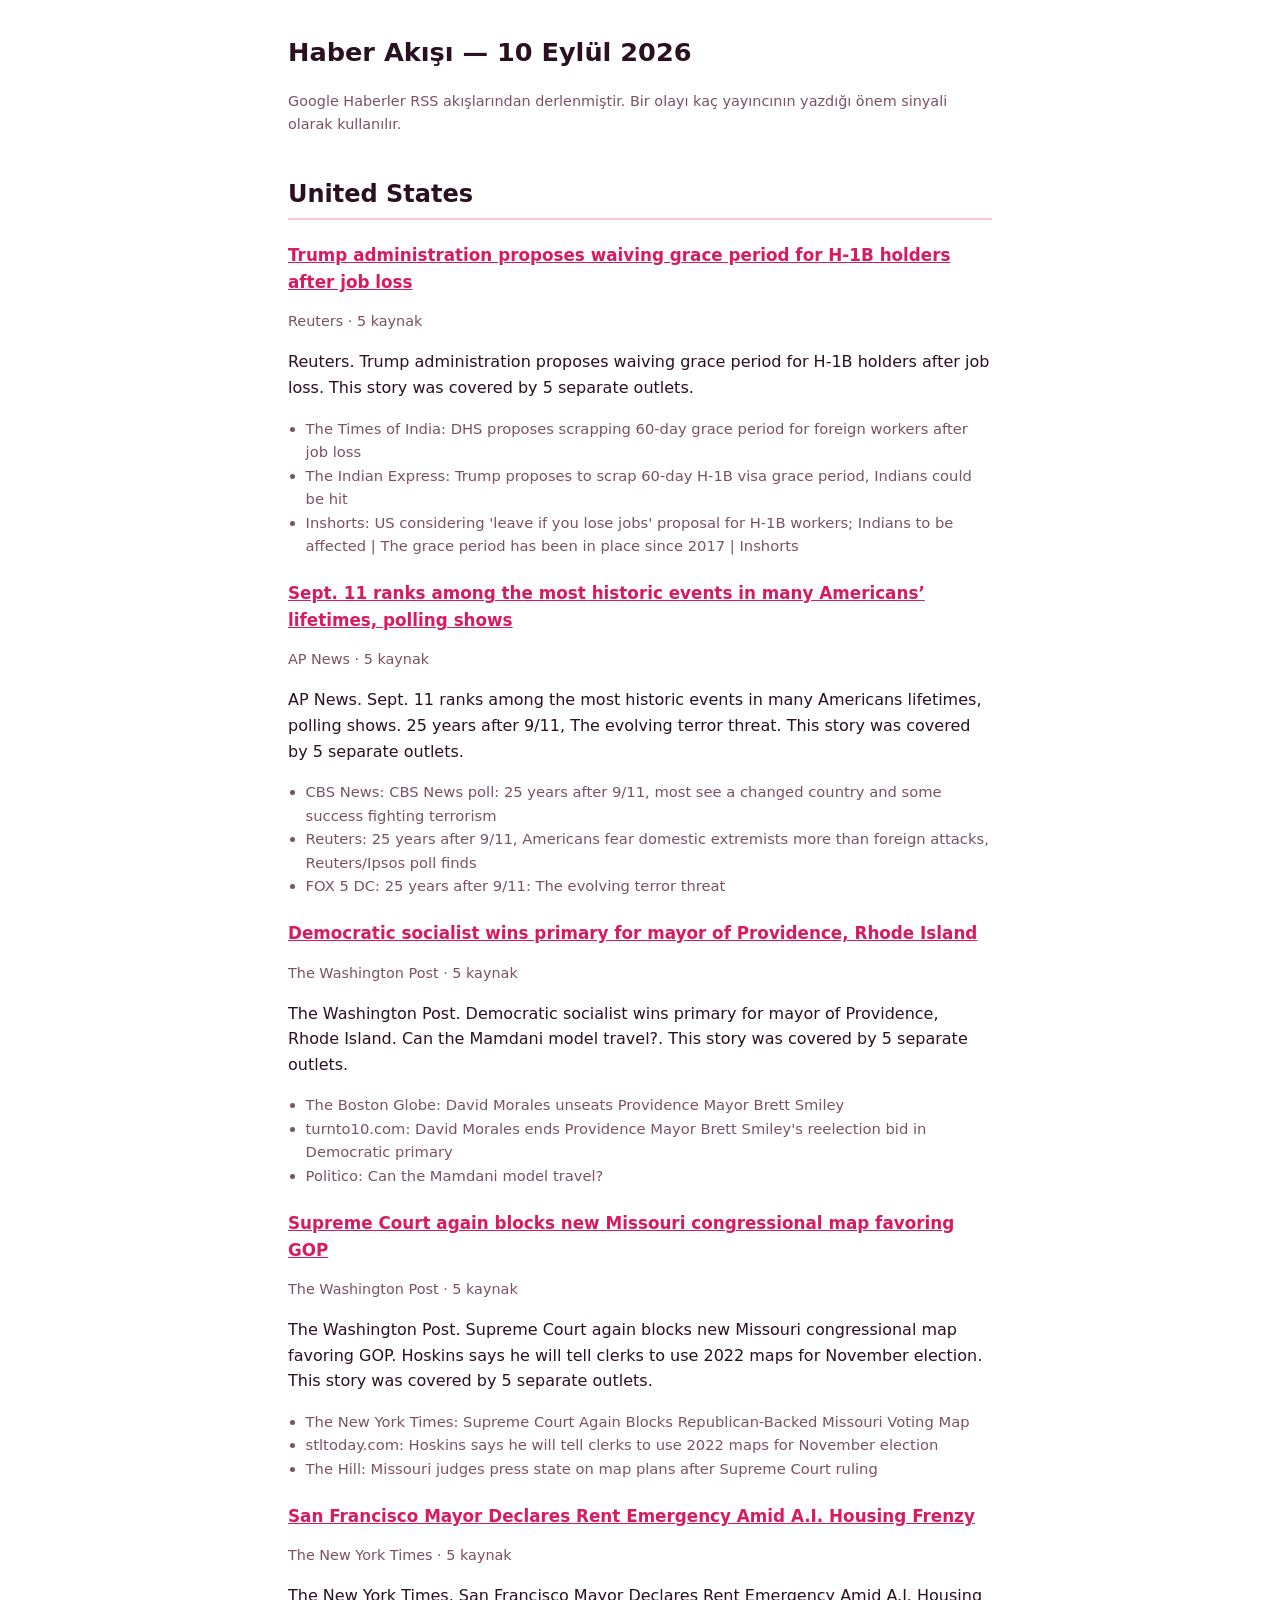
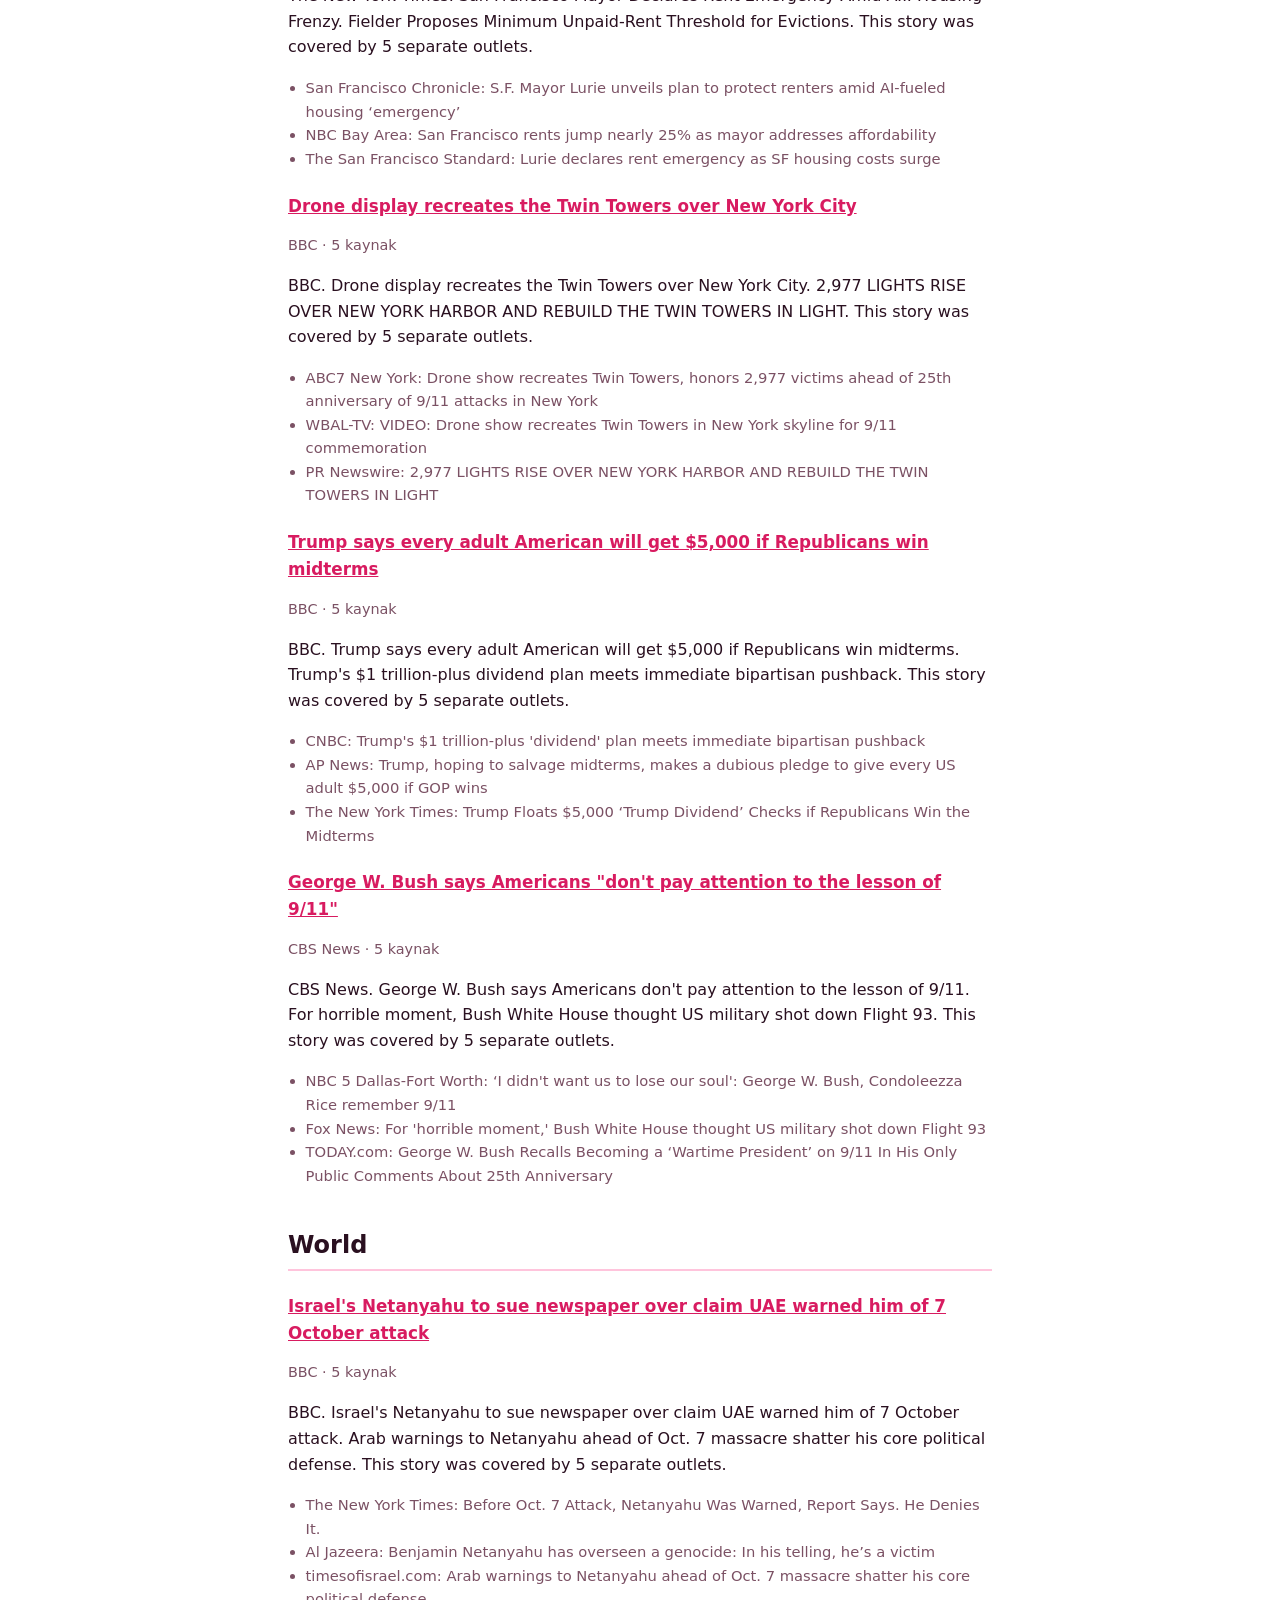
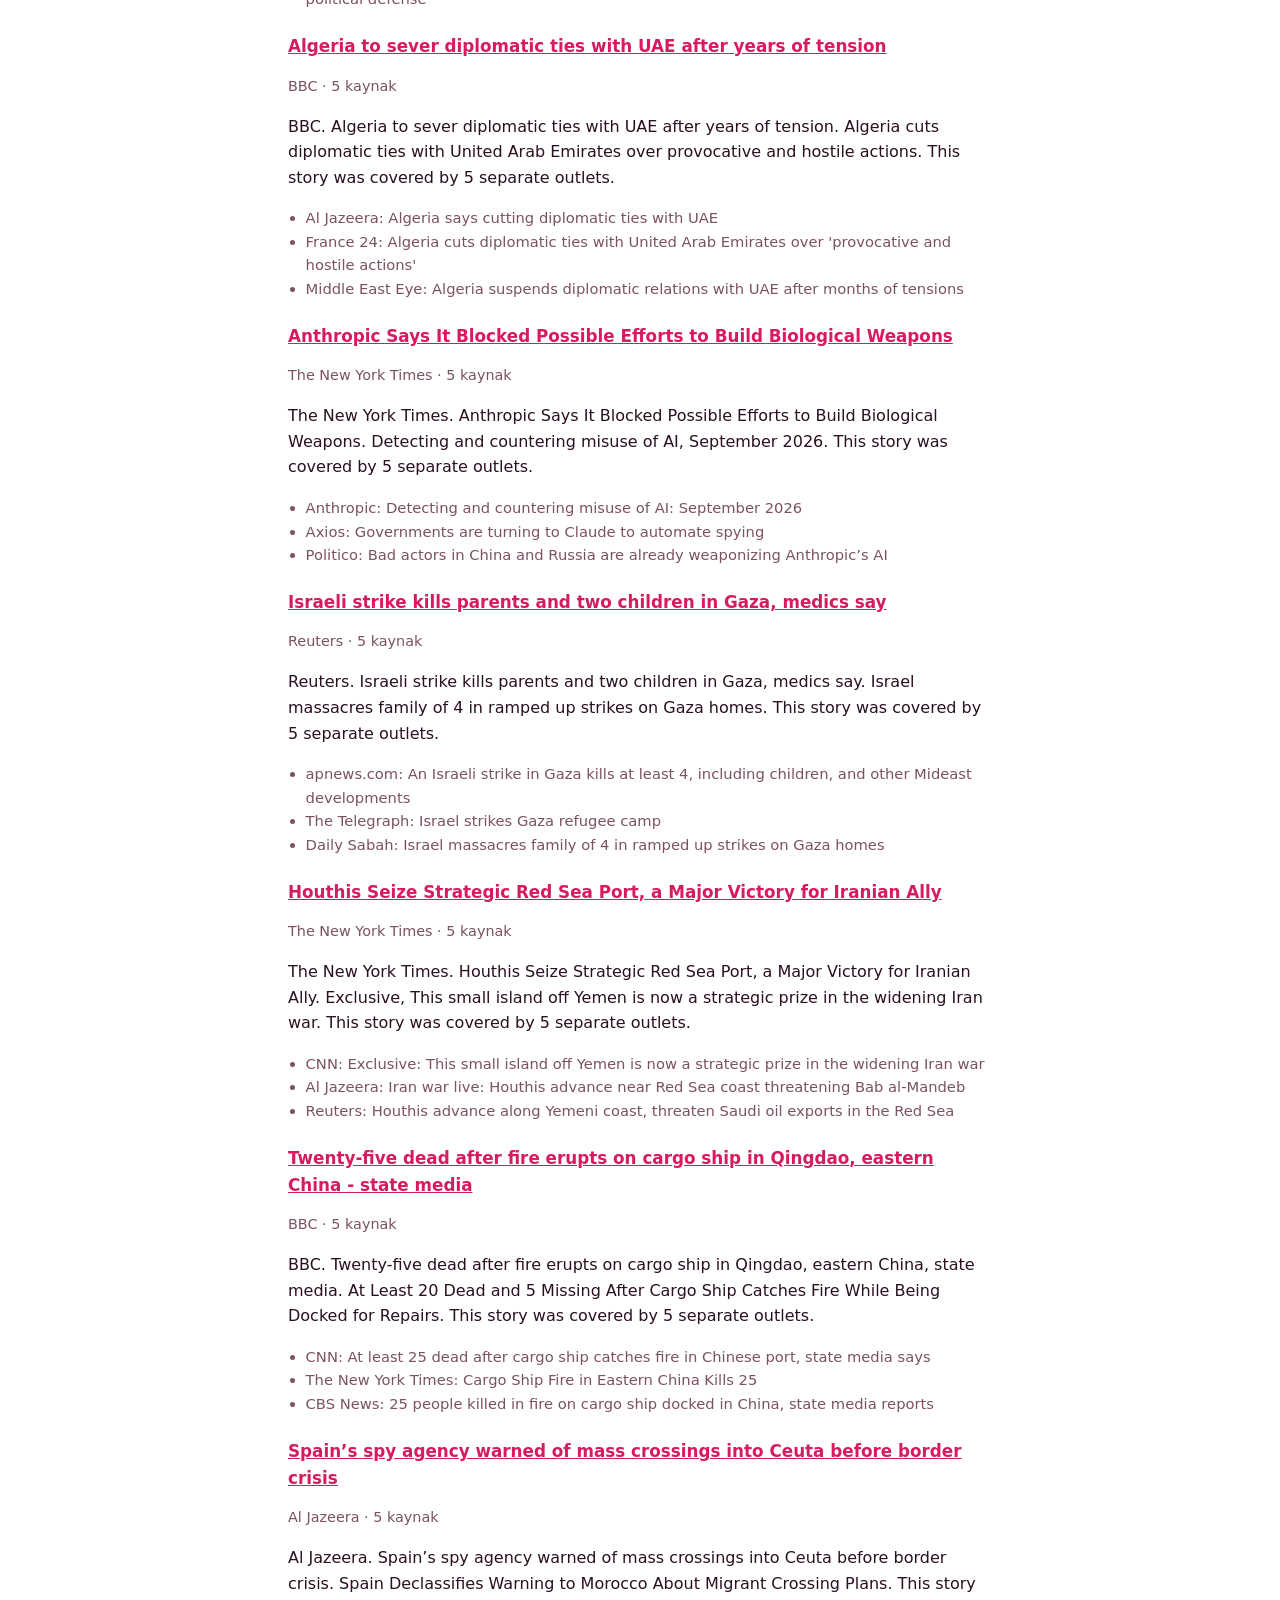
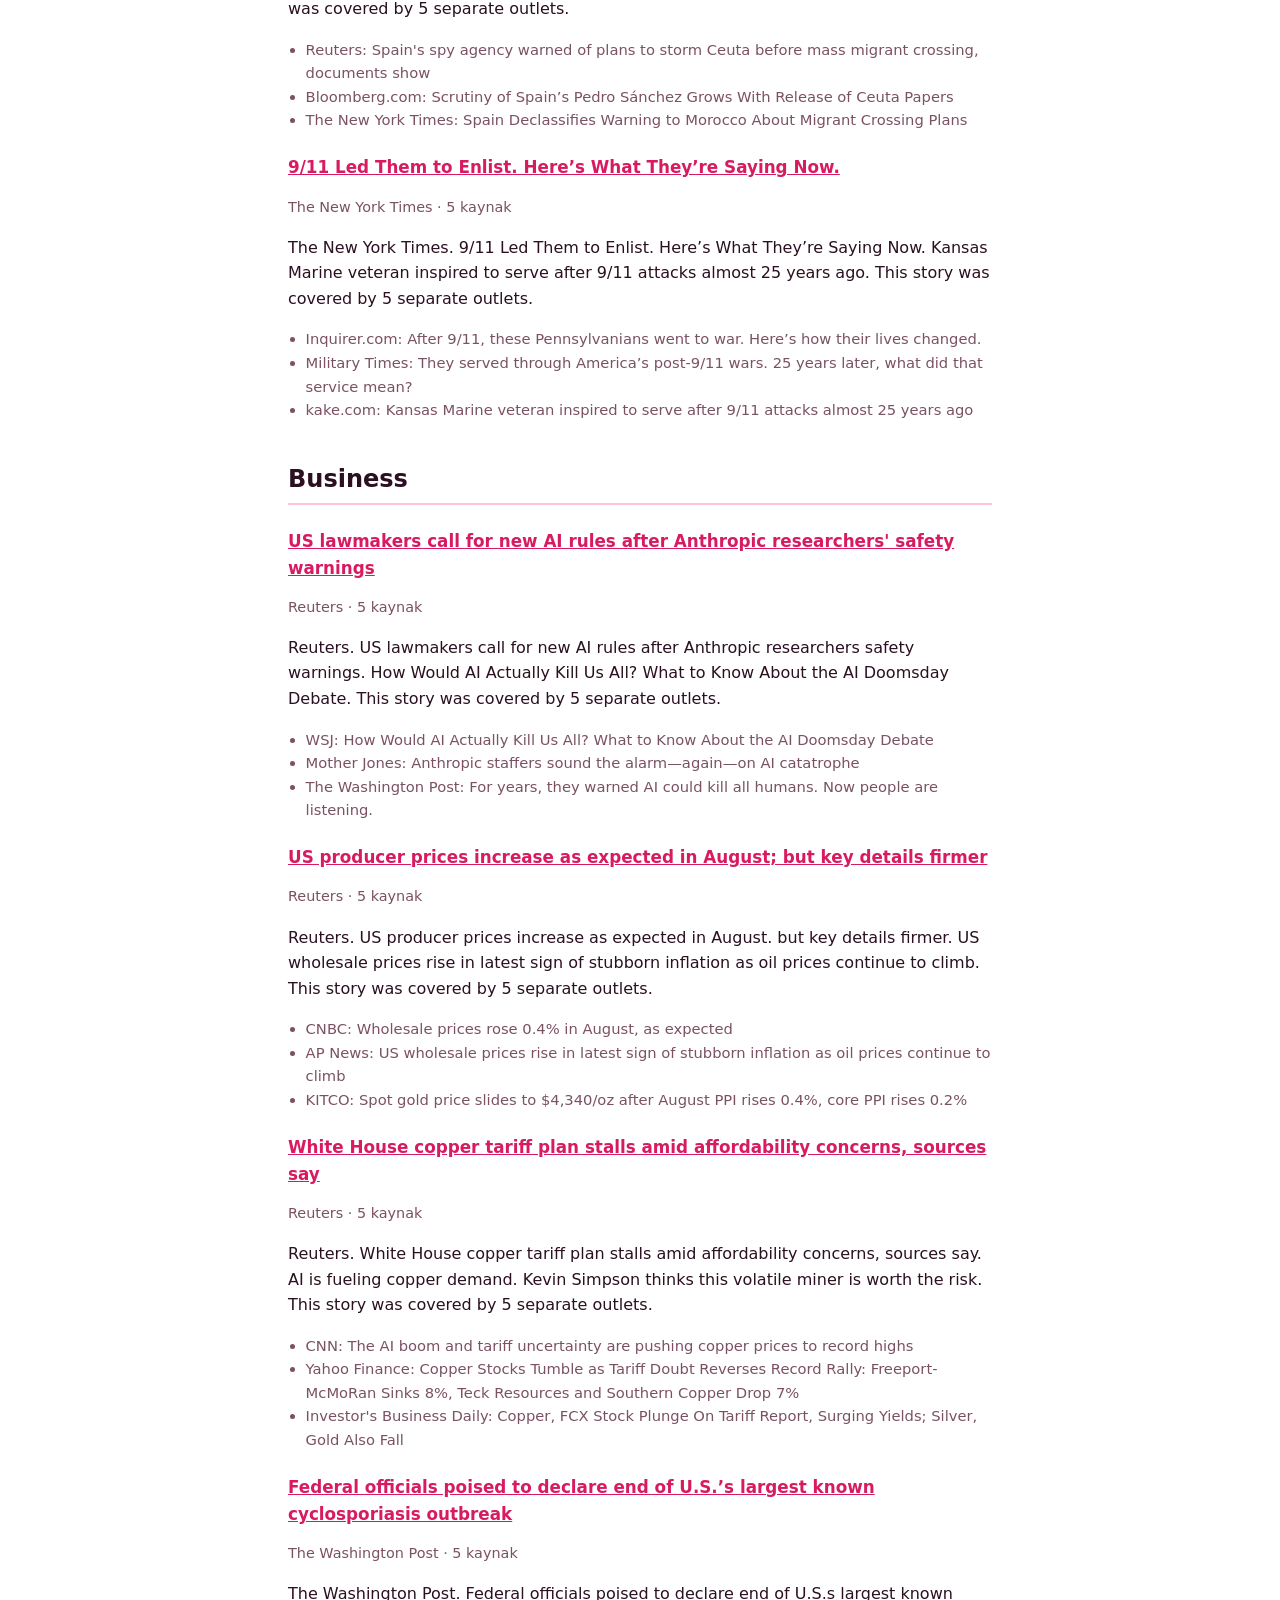
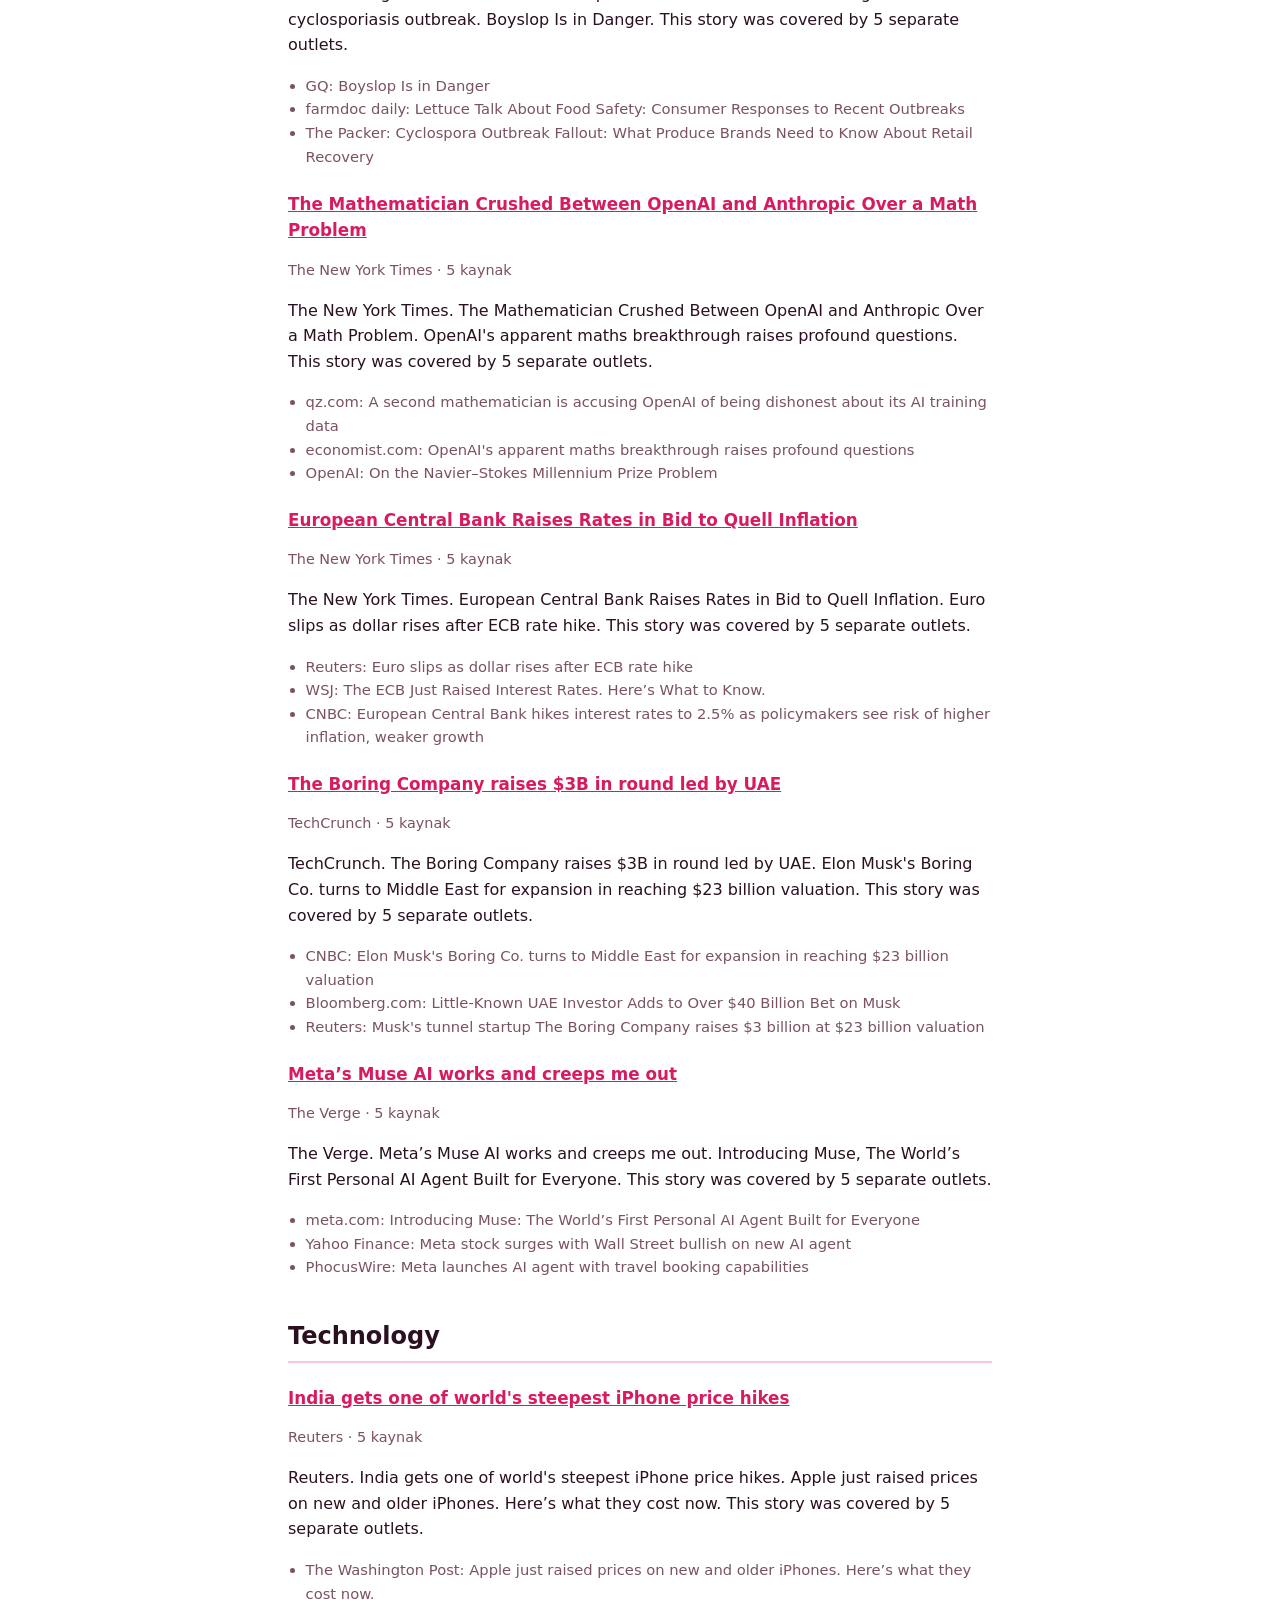
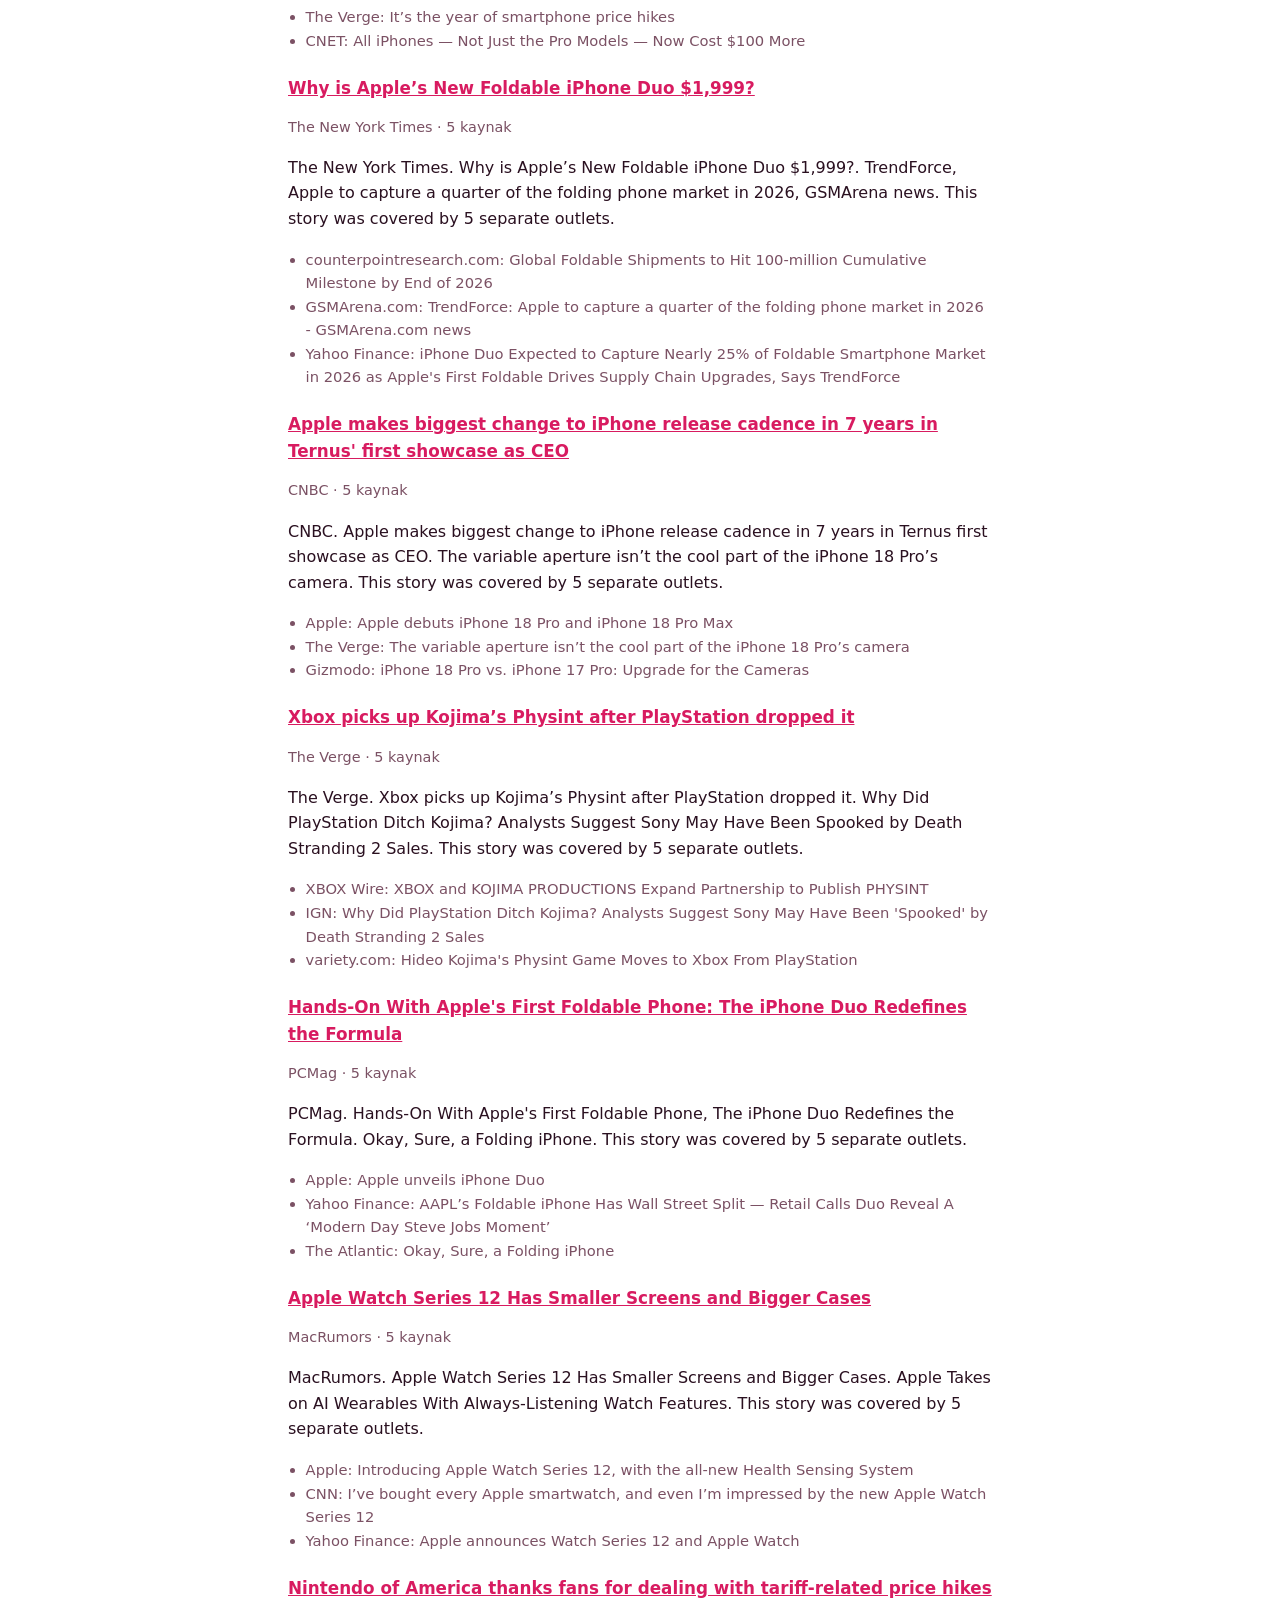
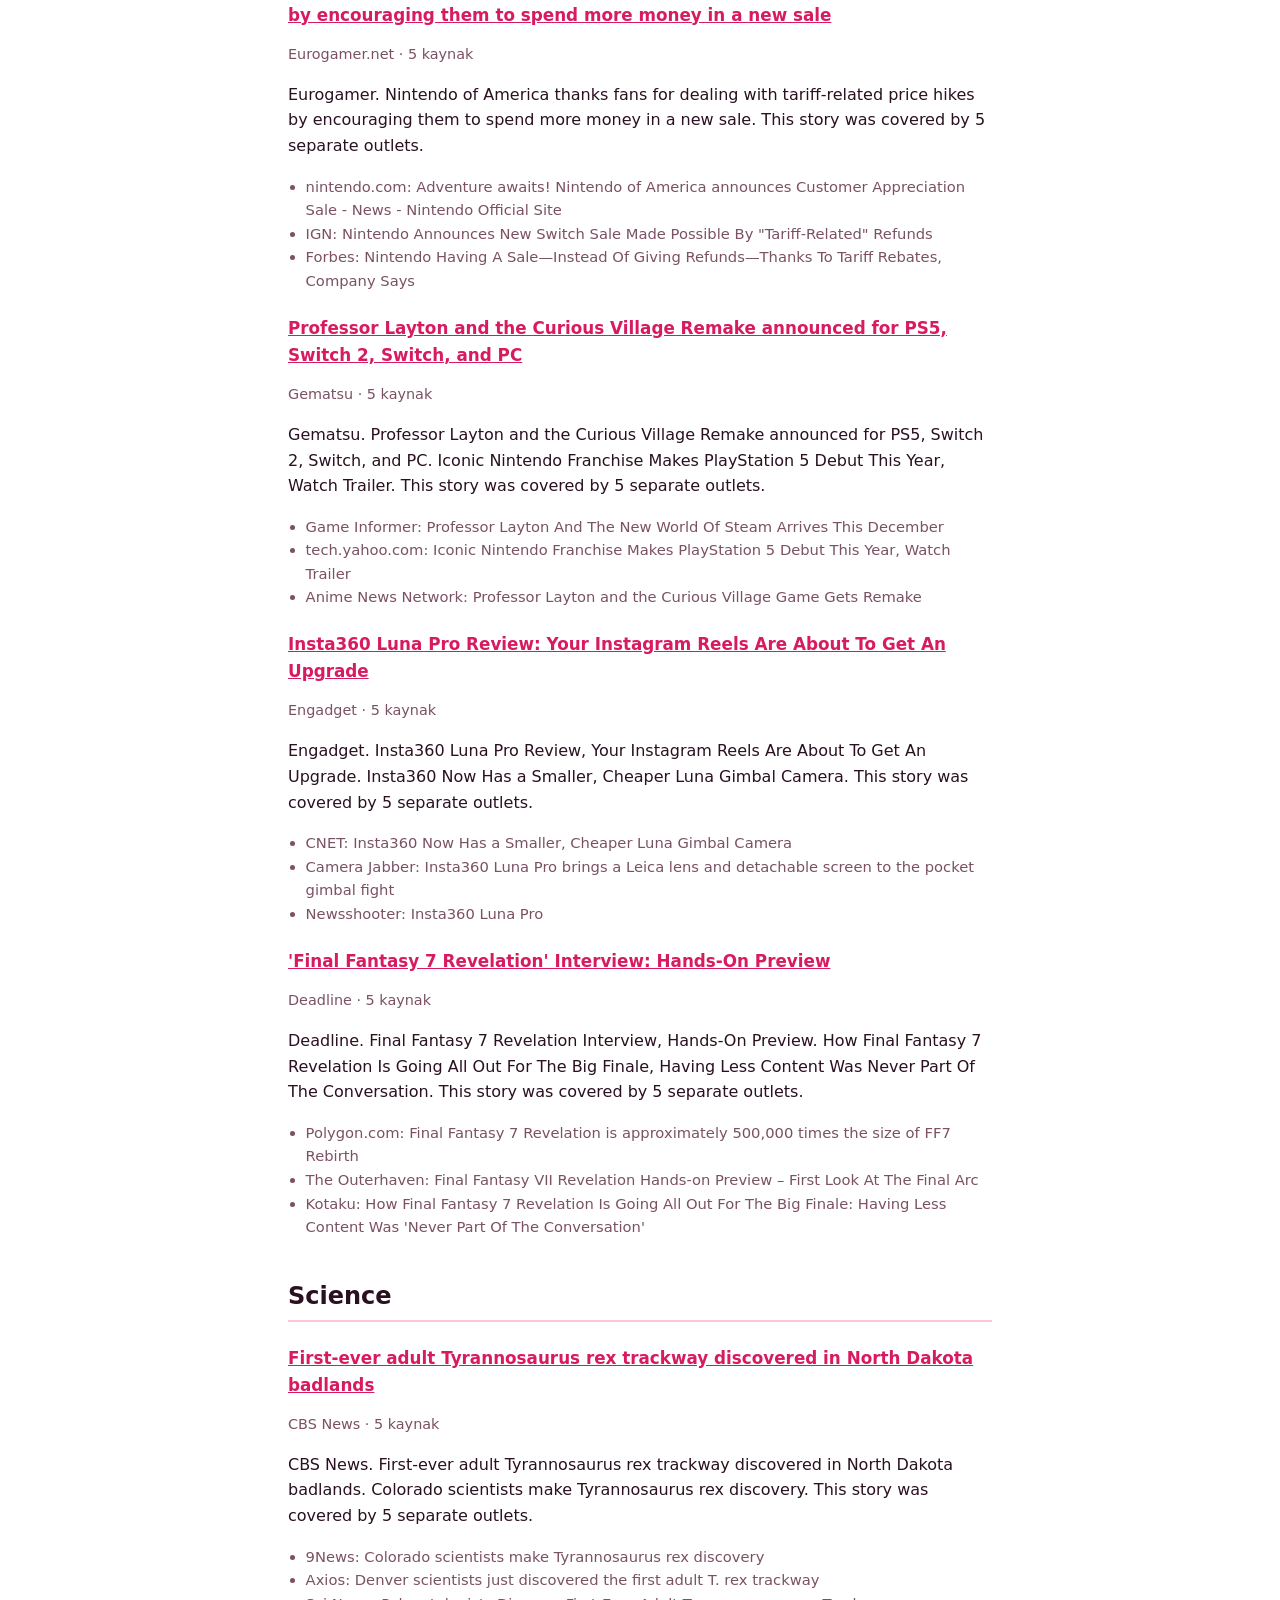
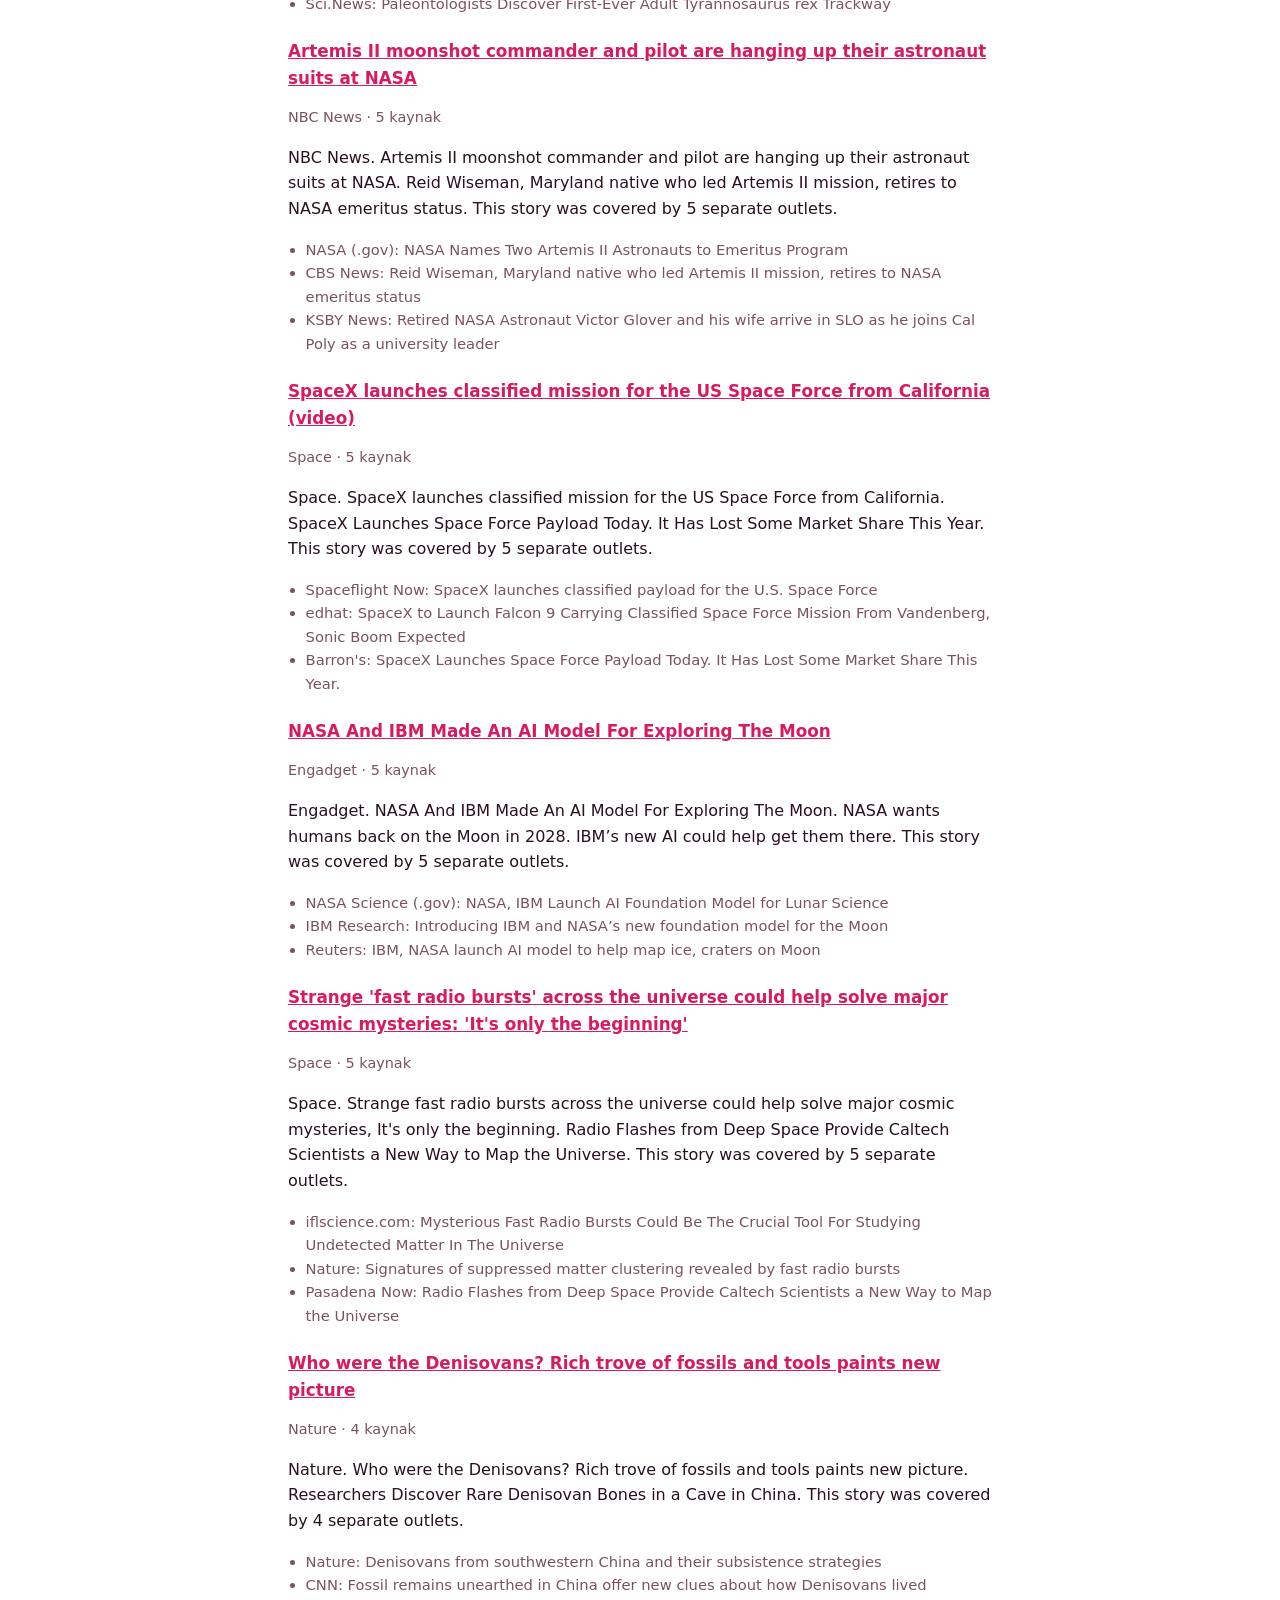
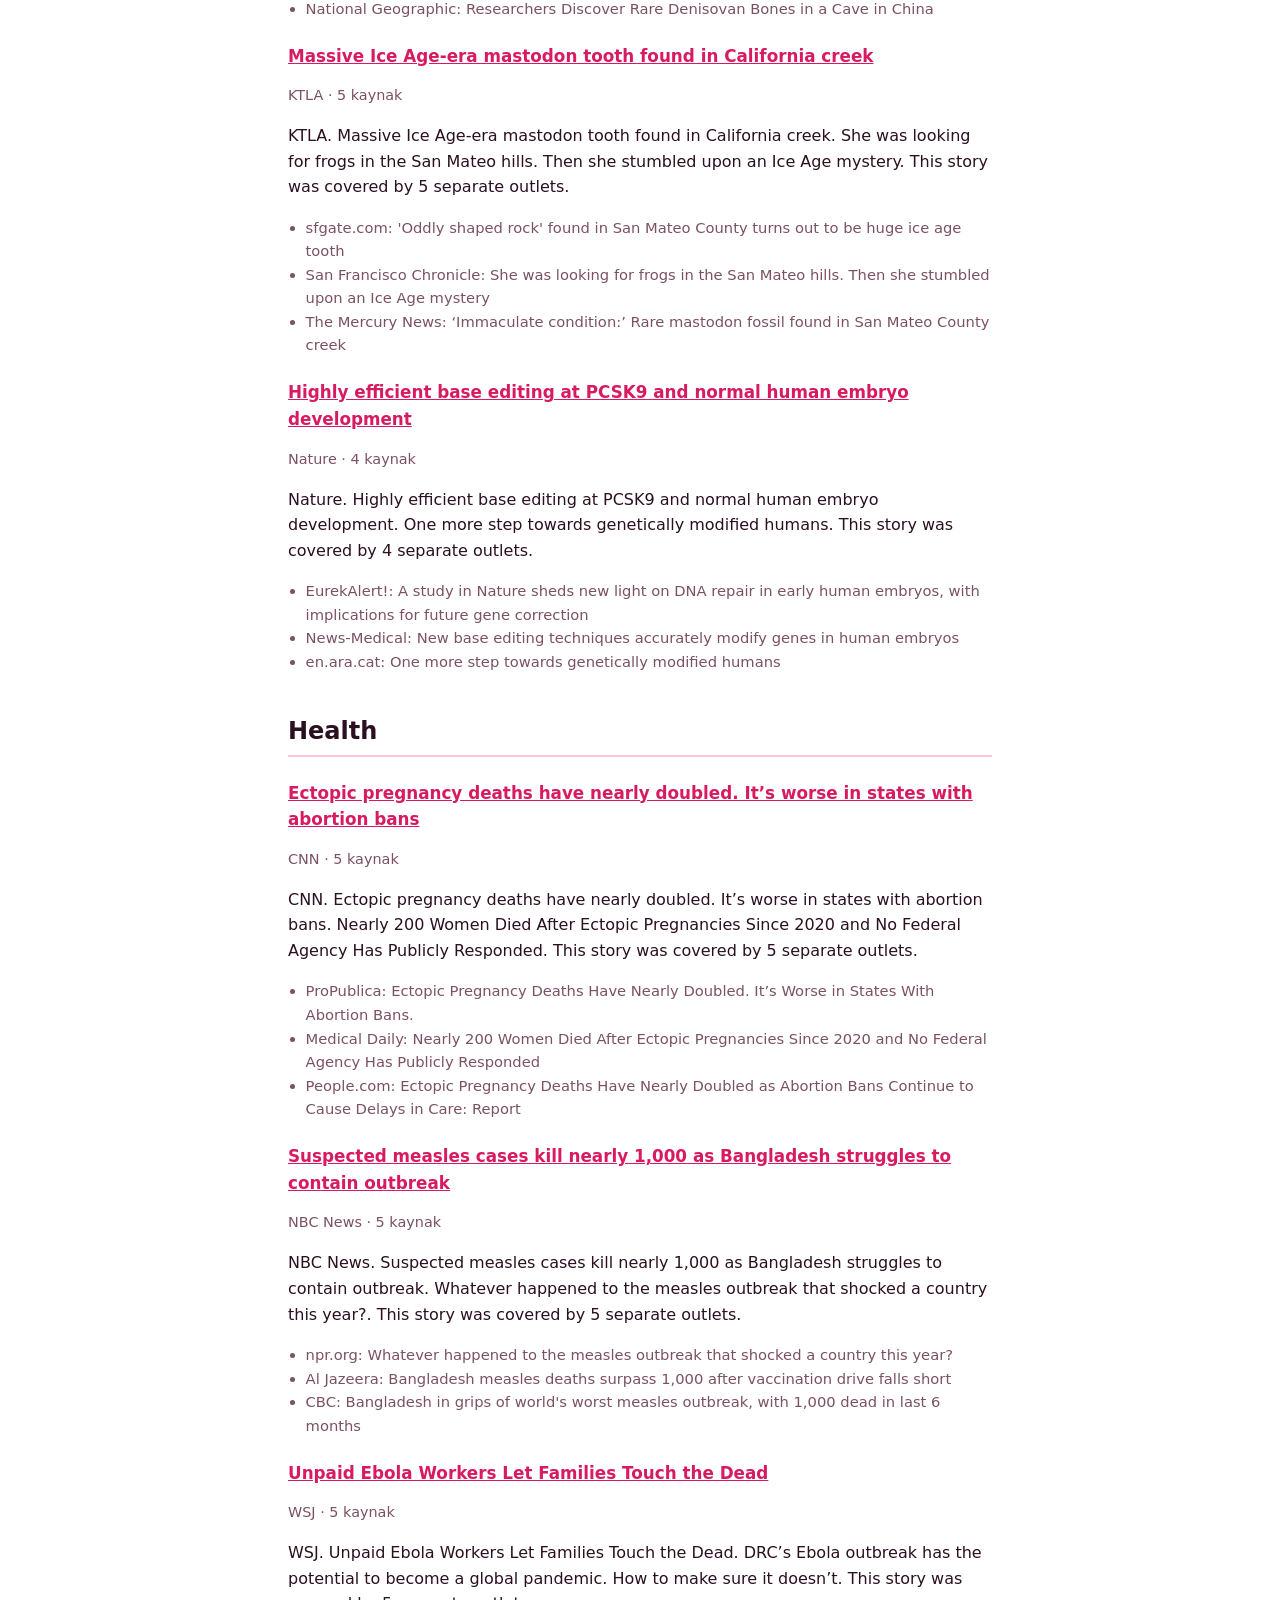
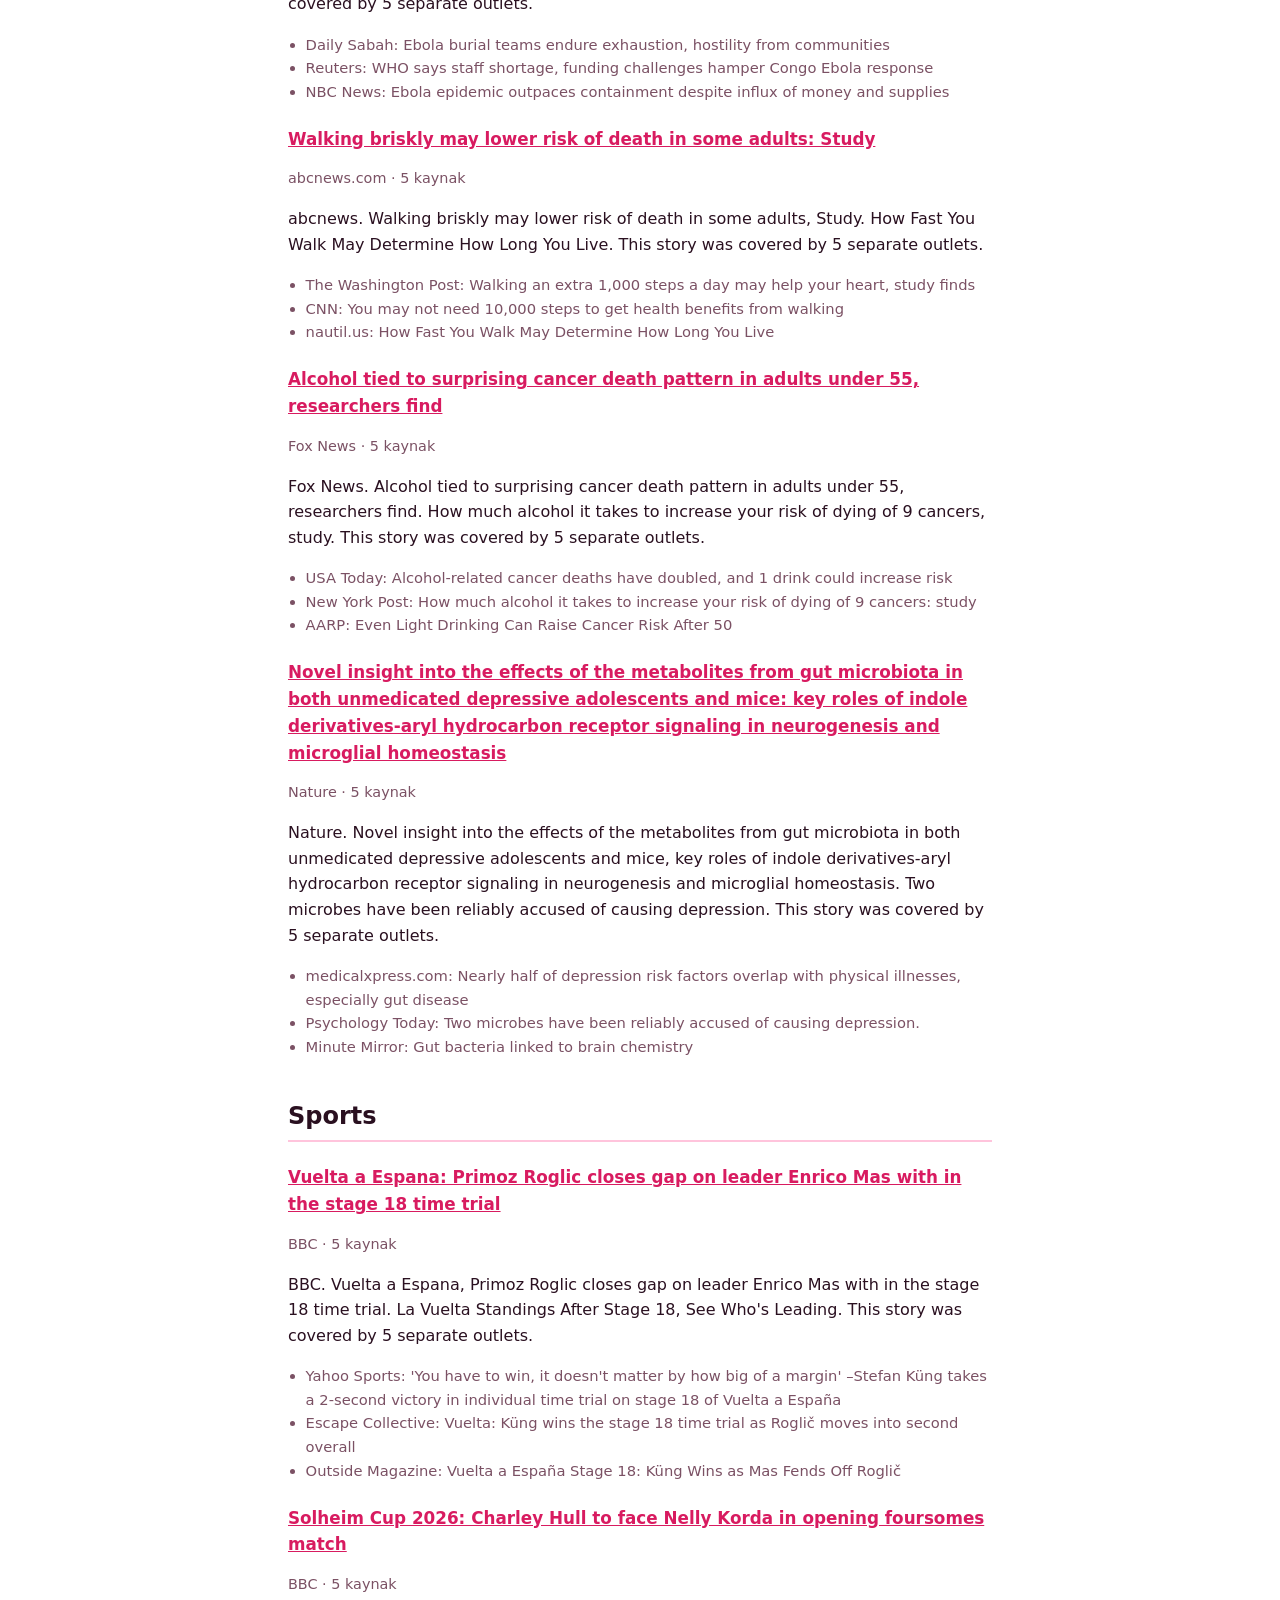
==== site/bulten-en.html @ 8b0cdb57 "Çok dilli mimari: İngilizce yayın eklendi Ayarlar ikiye ayrıldı: settings.json dilden bağımsız olanı" ====
<!DOCTYPE html>
<html lang="tr"><head><meta charset="utf-8">
<meta name="viewport" content="width=device-width,initial-scale=1">
<title>Haber Akışı — 10 Eylül 2026</title>
<style>body{max-width:44rem;margin:2rem auto;padding:0 1.2rem;font:16px/1.6 system-ui,sans-serif;color:#2a1020}h1{font-size:1.6rem}h2{margin-top:2.4rem;border-bottom:2px solid #ffc4dc;padding-bottom:.3rem}article{margin:1.4rem 0}h3{margin:0 0 .3rem;font-size:1.05rem}.meta{color:#7b5164;font-size:.9rem}ul{margin:.4rem 0;padding-left:1.1rem;color:#7b5164;font-size:.92rem}a{color:#d81b60}</style></head><body>
<h1>Haber Akışı — 10 Eylül 2026</h1>
<p class='meta'>Google Haberler RSS akışlarından derlenmiştir. Bir olayı kaç yayıncının yazdığı önem sinyali olarak kullanılır.</p>
<h2>United States</h2>
<article>
<h3><a href="https://news.google.com/rss/articles/[base64]?oc=5">Trump administration proposes waiving grace period for H-1B holders after job loss</a></h3>
<p class="meta">Reuters · 5 kaynak</p>
<p>Reuters. Trump administration proposes waiving grace period for H-1B holders after job loss. This story was covered by 5 separate outlets.</p>
<ul>
<li>The Times of India: DHS proposes scrapping 60-day grace period for foreign workers after job loss</li>
<li>The Indian Express: Trump proposes to scrap 60-day H-1B visa grace period, Indians could be hit</li>
<li>Inshorts: US considering 'leave if you lose jobs' proposal for H-1B workers; Indians to be affected | The grace period has been in place since 2017 | Inshorts</li>
</ul>
</article>
<article>
<h3><a href="https://news.google.com/rss/articles/[base64]?oc=5">Sept. 11 ranks among the most historic events in many Americans’ lifetimes, polling shows</a></h3>
<p class="meta">AP News · 5 kaynak</p>
<p>AP News. Sept. 11 ranks among the most historic events in many Americans lifetimes, polling shows. 25 years after 9/11, The evolving terror threat. This story was covered by 5 separate outlets.</p>
<ul>
<li>CBS News: CBS News poll: 25 years after 9/11, most see a changed country and some success fighting terrorism</li>
<li>Reuters: 25 years after 9/11, Americans fear domestic extremists more than foreign attacks, Reuters/Ipsos poll finds</li>
<li>FOX 5 DC: 25 years after 9/11: The evolving terror threat</li>
</ul>
</article>
<article>
<h3><a href="https://news.google.com/rss/articles/[base64]?oc=5">Democratic socialist wins primary for mayor of Providence, Rhode Island</a></h3>
<p class="meta">The Washington Post · 5 kaynak</p>
<p>The Washington Post. Democratic socialist wins primary for mayor of Providence, Rhode Island. Can the Mamdani model travel?. This story was covered by 5 separate outlets.</p>
<ul>
<li>The Boston Globe: David Morales unseats Providence Mayor Brett Smiley</li>
<li>turnto10.com: David Morales ends Providence Mayor Brett Smiley's reelection bid in Democratic primary</li>
<li>Politico: Can the Mamdani model travel?</li>
</ul>
</article>
<article>
<h3><a href="https://news.google.com/rss/articles/[base64]?oc=5">Supreme Court again blocks new Missouri congressional map favoring GOP</a></h3>
<p class="meta">The Washington Post · 5 kaynak</p>
<p>The Washington Post. Supreme Court again blocks new Missouri congressional map favoring GOP. Hoskins says he will tell clerks to use 2022 maps for November election. This story was covered by 5 separate outlets.</p>
<ul>
<li>The New York Times: Supreme Court Again Blocks Republican-Backed Missouri Voting Map</li>
<li>stltoday.com: Hoskins says he will tell clerks to use 2022 maps for November election</li>
<li>The Hill: Missouri judges press state on map plans after Supreme Court ruling</li>
</ul>
</article>
<article>
<h3><a href="https://news.google.com/rss/articles/CBMijAFBVV95cUxPd1JsSDlFR05EVGJ4WXlzT1V1SFNaQ2t0ZllubWZsUzJDaXMzZW8tLVRqZXM4dDhPX1pSUWNEcm5Bbl9leGg3a05HdG5tQUZsQXdmcmIzQS0tN0pWNW9XRGVjb1hIVXRVMVNRdGp5VEw0dFJUWWo2SlpROVFwaWFiemNVT2dVMHhjRnl6dw?oc=5">San Francisco Mayor Declares Rent Emergency Amid A.I. Housing Frenzy</a></h3>
<p class="meta">The New York Times · 5 kaynak</p>
<p>The New York Times. San Francisco Mayor Declares Rent Emergency Amid A.I. Housing Frenzy. Fielder Proposes Minimum Unpaid-Rent Threshold for Evictions. This story was covered by 5 separate outlets.</p>
<ul>
<li>San Francisco Chronicle: S.F. Mayor Lurie unveils plan to protect renters amid AI-fueled housing ‘emergency’</li>
<li>NBC Bay Area: San Francisco rents jump nearly 25% as mayor addresses affordability</li>
<li>The San Francisco Standard: Lurie declares rent emergency as SF housing costs surge</li>
</ul>
</article>
<article>
<h3><a href="https://www.bbc.co.uk/news/videos/cx2z7x57gjeo?at_medium=RSS&amp;at_campaign=rss">Drone display recreates the Twin Towers over New York City</a></h3>
<p class="meta">BBC · 5 kaynak</p>
<p>BBC. Drone display recreates the Twin Towers over New York City. 2,977 LIGHTS RISE OVER NEW YORK HARBOR AND REBUILD THE TWIN TOWERS IN LIGHT. This story was covered by 5 separate outlets.</p>
<ul>
<li>ABC7 New York: Drone show recreates Twin Towers, honors 2,977 victims ahead of 25th anniversary of 9/11 attacks in New York</li>
<li>WBAL-TV: VIDEO: Drone show recreates Twin Towers in New York skyline for 9/11 commemoration</li>
<li>PR Newswire: 2,977 LIGHTS RISE OVER NEW YORK HARBOR AND REBUILD THE TWIN TOWERS IN LIGHT</li>
</ul>
</article>
<article>
<h3><a href="https://news.google.com/rss/articles/CBMiWkFVX3lxTE16LW5ZZHNBWW40b3BGeGRQLXdaX2xmeWhWdTE5VTFTZ1VLS2M1aDZMdTB4WlQ0NHAwMzhza29uVzV2RzJxb3czMjdMTXFVd0dLYldtRjBfTFVYdw?oc=5">Trump says every adult American will get $5,000 if Republicans win midterms</a></h3>
<p class="meta">BBC · 5 kaynak</p>
<p>BBC. Trump says every adult American will get $5,000 if Republicans win midterms. Trump's $1 trillion-plus dividend plan meets immediate bipartisan pushback. This story was covered by 5 separate outlets.</p>
<ul>
<li>CNBC: Trump's $1 trillion-plus 'dividend' plan meets immediate bipartisan pushback</li>
<li>AP News: Trump, hoping to salvage midterms, makes a dubious pledge to give every US adult $5,000 if GOP wins</li>
<li>The New York Times: Trump Floats $5,000 ‘Trump Dividend’ Checks if Republicans Win the Midterms</li>
</ul>
</article>
<article>
<h3><a href="https://news.google.com/rss/articles/CBMifEFVX3lxTE51SGdSWlUzbmUtTXFlWlQ5VjJ5UHdCejhCUEdDS1JCcGxlSUZ6azJMdEtpLUo1NVVxT0JqWnJHSzBOUDNWSWdSMnVwdTRnWERsakVFNFh3bGM5MVNQdm5zRFhWeXBXVDlqZUV6R2k4SnppeHF0STZ5blNZUTk?oc=5">George W. Bush says Americans &quot;don't pay attention to the lesson of 9/11&quot;</a></h3>
<p class="meta">CBS News · 5 kaynak</p>
<p>CBS News. George W. Bush says Americans don't pay attention to the lesson of 9/11. For horrible moment, Bush White House thought US military shot down Flight 93. This story was covered by 5 separate outlets.</p>
<ul>
<li>NBC 5 Dallas-Fort Worth: ‘I didn't want us to lose our soul': George W. Bush, Condoleezza Rice remember 9/11</li>
<li>Fox News: For 'horrible moment,' Bush White House thought US military shot down Flight 93</li>
<li>TODAY.com: George W. Bush Recalls Becoming a ‘Wartime President’ on 9/11 In His Only Public Comments About 25th Anniversary</li>
</ul>
</article>
<h2>World</h2>
<article>
<h3><a href="https://www.bbc.co.uk/news/articles/c1kxwm870g1o?at_medium=RSS&amp;at_campaign=rss">Israel's Netanyahu to sue newspaper over claim UAE warned him of 7 October attack</a></h3>
<p class="meta">BBC · 5 kaynak</p>
<p>BBC. Israel's Netanyahu to sue newspaper over claim UAE warned him of 7 October attack. Arab warnings to Netanyahu ahead of Oct. 7 massacre shatter his core political defense. This story was covered by 5 separate outlets.</p>
<ul>
<li>The New York Times: Before Oct. 7 Attack, Netanyahu Was Warned, Report Says. He Denies It.</li>
<li>Al Jazeera: Benjamin Netanyahu has overseen a genocide: In his telling, he’s a victim</li>
<li>timesofisrael.com: Arab warnings to Netanyahu ahead of Oct. 7 massacre shatter his core political defense</li>
</ul>
</article>
<article>
<h3><a href="https://news.google.com/rss/articles/CBMiWkFVX3lxTE1FOUstR2RxcHF5MWxsZDk4YVdvTFE4YjBGcXJwTlVQVU1MUmhDTGJRZkVTREdGVWhaV1dTUk9GR1hXTzFxWDhaVTVoMTBFNDAxUzVpaDkxQkNuQQ?oc=5">Algeria to sever diplomatic ties with UAE after years of tension</a></h3>
<p class="meta">BBC · 5 kaynak</p>
<p>BBC. Algeria to sever diplomatic ties with UAE after years of tension. Algeria cuts diplomatic ties with United Arab Emirates over provocative and hostile actions. This story was covered by 5 separate outlets.</p>
<ul>
<li>Al Jazeera: Algeria says cutting diplomatic ties with UAE</li>
<li>France 24: Algeria cuts diplomatic ties with United Arab Emirates over 'provocative and hostile actions'</li>
<li>Middle East Eye: Algeria suspends diplomatic relations with UAE after months of tensions</li>
</ul>
</article>
<article>
<h3><a href="https://www.nytimes.com/2026/09/10/us/politics/anthropic-ai-biological-weapons.html">Anthropic Says It Blocked Possible Efforts to Build Biological Weapons</a></h3>
<p class="meta">The New York Times · 5 kaynak</p>
<p>The New York Times. Anthropic Says It Blocked Possible Efforts to Build Biological Weapons. Detecting and countering misuse of AI, September 2026. This story was covered by 5 separate outlets.</p>
<ul>
<li>Anthropic: Detecting and countering misuse of AI: September 2026</li>
<li>Axios: Governments are turning to Claude to automate spying</li>
<li>Politico: Bad actors in China and Russia are already weaponizing Anthropic’s AI</li>
</ul>
</article>
<article>
<h3><a href="https://news.google.com/rss/articles/[base64]?oc=5">Israeli strike kills parents and two children in Gaza, medics say</a></h3>
<p class="meta">Reuters · 5 kaynak</p>
<p>Reuters. Israeli strike kills parents and two children in Gaza, medics say. Israel massacres family of 4 in ramped up strikes on Gaza homes. This story was covered by 5 separate outlets.</p>
<ul>
<li>apnews.com: An Israeli strike in Gaza kills at least 4, including children, and other Mideast developments</li>
<li>The Telegraph: Israel strikes Gaza refugee camp</li>
<li>Daily Sabah: Israel massacres family of 4 in ramped up strikes on Gaza homes</li>
</ul>
</article>
<article>
<h3><a href="https://www.nytimes.com/2026/09/10/world/middleeast/yemens-houthis-seize-strategic-red-sea-port-officials-say.html">Houthis Seize Strategic Red Sea Port, a Major Victory for Iranian Ally</a></h3>
<p class="meta">The New York Times · 5 kaynak</p>
<p>The New York Times. Houthis Seize Strategic Red Sea Port, a Major Victory for Iranian Ally. Exclusive, This small island off Yemen is now a strategic prize in the widening Iran war. This story was covered by 5 separate outlets.</p>
<ul>
<li>CNN: Exclusive: This small island off Yemen is now a strategic prize in the widening Iran war</li>
<li>Al Jazeera: Iran war live: Houthis advance near Red Sea coast threatening Bab al-Mandeb</li>
<li>Reuters: Houthis advance along Yemeni coast, threaten Saudi oil exports in the Red Sea</li>
</ul>
</article>
<article>
<h3><a href="https://news.google.com/rss/articles/CBMiWkFVX3lxTE42VW9fc0o3TXhuVnB6Nm9TZlI1VGJkS2pQMWc2cVZ5OEZxU3RmNGVVcFdBQU5NeU96ck1vYzNXTXNsbFU4Wi1qR1BQVUxaTGRTUVRIX09wY2Ezdw?oc=5">Twenty-five dead after fire erupts on cargo ship in Qingdao, eastern China - state media</a></h3>
<p class="meta">BBC · 5 kaynak</p>
<p>BBC. Twenty-five dead after fire erupts on cargo ship in Qingdao, eastern China, state media. At Least 20 Dead and 5 Missing After Cargo Ship Catches Fire While Being Docked for Repairs. This story was covered by 5 separate outlets.</p>
<ul>
<li>CNN: At least 25 dead after cargo ship catches fire in Chinese port, state media says</li>
<li>The New York Times: Cargo Ship Fire in Eastern China Kills 25</li>
<li>CBS News: 25 people killed in fire on cargo ship docked in China, state media reports</li>
</ul>
</article>
<article>
<h3><a href="https://news.google.com/rss/articles/[base64]?oc=5">Spain’s spy agency warned of mass crossings into Ceuta before border crisis</a></h3>
<p class="meta">Al Jazeera · 5 kaynak</p>
<p>Al Jazeera. Spain’s spy agency warned of mass crossings into Ceuta before border crisis. Spain Declassifies Warning to Morocco About Migrant Crossing Plans. This story was covered by 5 separate outlets.</p>
<ul>
<li>Reuters: Spain's spy agency warned of plans to storm Ceuta before mass migrant crossing, documents show</li>
<li>Bloomberg.com: Scrutiny of Spain’s Pedro Sánchez Grows With Release of Ceuta Papers</li>
<li>The New York Times: Spain Declassifies Warning to Morocco About Migrant Crossing Plans</li>
</ul>
</article>
<article>
<h3><a href="https://news.google.com/rss/articles/[base64]?oc=5">9/11 Led Them to Enlist. Here’s What They’re Saying Now.</a></h3>
<p class="meta">The New York Times · 5 kaynak</p>
<p>The New York Times. 9/11 Led Them to Enlist. Here’s What They’re Saying Now. Kansas Marine veteran inspired to serve after 9/11 attacks almost 25 years ago. This story was covered by 5 separate outlets.</p>
<ul>
<li>Inquirer.com: After 9/11, these Pennsylvanians went to war. Here’s how their lives changed.</li>
<li>Military Times: They served through America’s post-9/11 wars. 25 years later, what did that service mean?</li>
<li>kake.com: Kansas Marine veteran inspired to serve after 9/11 attacks almost 25 years ago</li>
</ul>
</article>
<h2>Business</h2>
<article>
<h3><a href="https://news.google.com/rss/articles/[base64]?oc=5">US lawmakers call for new AI rules after Anthropic researchers' safety warnings</a></h3>
<p class="meta">Reuters · 5 kaynak</p>
<p>Reuters. US lawmakers call for new AI rules after Anthropic researchers safety warnings. How Would AI Actually Kill Us All? What to Know About the AI Doomsday Debate. This story was covered by 5 separate outlets.</p>
<ul>
<li>WSJ: How Would AI Actually Kill Us All? What to Know About the AI Doomsday Debate</li>
<li>Mother Jones: Anthropic staffers sound the alarm—again—on AI catatrophe</li>
<li>The Washington Post: For years, they warned AI could kill all humans. Now people are listening.</li>
</ul>
</article>
<article>
<h3><a href="https://news.google.com/rss/articles/[base64]?oc=5">US producer prices increase as expected in August; but key details firmer</a></h3>
<p class="meta">Reuters · 5 kaynak</p>
<p>Reuters. US producer prices increase as expected in August. but key details firmer. US wholesale prices rise in latest sign of stubborn inflation as oil prices continue to climb. This story was covered by 5 separate outlets.</p>
<ul>
<li>CNBC: Wholesale prices rose 0.4% in August, as expected</li>
<li>AP News: US wholesale prices rise in latest sign of stubborn inflation as oil prices continue to climb</li>
<li>KITCO: Spot gold price slides to $4,340/oz after August PPI rises 0.4%, core PPI rises 0.2%</li>
</ul>
</article>
<article>
<h3><a href="https://news.google.com/rss/articles/[base64]?oc=5">White House copper tariff plan stalls amid affordability concerns, sources say</a></h3>
<p class="meta">Reuters · 5 kaynak</p>
<p>Reuters. White House copper tariff plan stalls amid affordability concerns, sources say. AI is fueling copper demand. Kevin Simpson thinks this volatile miner is worth the risk. This story was covered by 5 separate outlets.</p>
<ul>
<li>CNN: The AI boom and tariff uncertainty are pushing copper prices to record highs</li>
<li>Yahoo Finance: Copper Stocks Tumble as Tariff Doubt Reverses Record Rally: Freeport-McMoRan Sinks 8%, Teck Resources and Southern Copper Drop 7%</li>
<li>Investor's Business Daily: Copper, FCX Stock Plunge On Tariff Report, Surging Yields; Silver, Gold Also Fall</li>
</ul>
</article>
<article>
<h3><a href="https://news.google.com/rss/articles/[base64]?oc=5">Federal officials poised to declare end of U.S.’s largest known cyclosporiasis outbreak</a></h3>
<p class="meta">The Washington Post · 5 kaynak</p>
<p>The Washington Post. Federal officials poised to declare end of U.S.s largest known cyclosporiasis outbreak. Boyslop Is in Danger. This story was covered by 5 separate outlets.</p>
<ul>
<li>GQ: Boyslop Is in Danger</li>
<li>farmdoc daily: Lettuce Talk About Food Safety: Consumer Responses to Recent Outbreaks</li>
<li>The Packer: Cyclospora Outbreak Fallout: What Produce Brands Need to Know About Retail Recovery</li>
</ul>
</article>
<article>
<h3><a href="https://www.nytimes.com/2026/09/10/science/tristan-buckmaster-openai-math-navier-stokes.html">The Mathematician Crushed Between OpenAI and Anthropic Over a Math Problem</a></h3>
<p class="meta">The New York Times · 5 kaynak</p>
<p>The New York Times. The Mathematician Crushed Between OpenAI and Anthropic Over a Math Problem. OpenAI's apparent maths breakthrough raises profound questions. This story was covered by 5 separate outlets.</p>
<ul>
<li>qz.com: A second mathematician is accusing OpenAI of being dishonest about its AI training data</li>
<li>economist.com: OpenAI's apparent maths breakthrough raises profound questions</li>
<li>OpenAI: On the Navier–Stokes Millennium Prize Problem</li>
</ul>
</article>
<article>
<h3><a href="https://news.google.com/rss/articles/CBMijgFBVV95cUxPMGlxa0FOS0lsVkNiRERaRE1FRjF2M092VmxtRG9GMGo5VG1paktWRFJ5Q1hRVkNfX0kwXzNnemV1NEJ4UHZmcFNSelRmdjRnbkQ5YmJtLW5LTTE2b1NFQmczbE1RdXV3VkRKUDJlRjFzeFhVTXplVjhfMC10SWVCWV9oZnRhQUtadm9naE1R?oc=5">European Central Bank Raises Rates in Bid to Quell Inflation</a></h3>
<p class="meta">The New York Times · 5 kaynak</p>
<p>The New York Times. European Central Bank Raises Rates in Bid to Quell Inflation. Euro slips as dollar rises after ECB rate hike. This story was covered by 5 separate outlets.</p>
<ul>
<li>Reuters: Euro slips as dollar rises after ECB rate hike</li>
<li>WSJ: The ECB Just Raised Interest Rates. Here’s What to Know.</li>
<li>CNBC: European Central Bank hikes interest rates to 2.5% as policymakers see risk of higher inflation, weaker growth</li>
</ul>
</article>
<article>
<h3><a href="https://techcrunch.com/2026/09/10/the-boring-company-raises-3b-in-round-led-by-uae/">The Boring Company raises $3B in round led by UAE</a></h3>
<p class="meta">TechCrunch · 5 kaynak</p>
<p>TechCrunch. The Boring Company raises $3B in round led by UAE. Elon Musk's Boring Co. turns to Middle East for expansion in reaching $23 billion valuation. This story was covered by 5 separate outlets.</p>
<ul>
<li>CNBC: Elon Musk's Boring Co. turns to Middle East for expansion in reaching $23 billion valuation</li>
<li>Bloomberg.com: Little-Known UAE Investor Adds to Over $40 Billion Bet on Musk</li>
<li>Reuters: Musk's tunnel startup The Boring Company raises $3 billion at $23 billion valuation</li>
</ul>
</article>
<article>
<h3><a href="https://www.theverge.com/tech/993391/meta-muse-ai-hands-on">Meta’s Muse AI works and creeps me out</a></h3>
<p class="meta">The Verge · 5 kaynak</p>
<p>The Verge. Meta’s Muse AI works and creeps me out. Introducing Muse, The World’s First Personal AI Agent Built for Everyone. This story was covered by 5 separate outlets.</p>
<ul>
<li>meta.com: Introducing Muse: The World’s First Personal AI Agent Built for Everyone</li>
<li>Yahoo Finance: Meta stock surges with Wall Street bullish on new AI agent</li>
<li>PhocusWire: Meta launches AI agent with travel booking capabilities</li>
</ul>
</article>
<h2>Technology</h2>
<article>
<h3><a href="https://news.google.com/rss/articles/[base64]?oc=5">India gets one of world's steepest iPhone price hikes</a></h3>
<p class="meta">Reuters · 5 kaynak</p>
<p>Reuters. India gets one of world's steepest iPhone price hikes. Apple just raised prices on new and older iPhones. Here’s what they cost now. This story was covered by 5 separate outlets.</p>
<ul>
<li>The Washington Post: Apple just raised prices on new and older iPhones. Here’s what they cost now.</li>
<li>The Verge: It’s the year of smartphone price hikes</li>
<li>CNET: All iPhones — Not Just the Pro Models — Now Cost $100 More</li>
</ul>
</article>
<article>
<h3><a href="https://www.nytimes.com/2026/09/10/technology/personaltech/iphone-duo-foldable-phones.html">Why is Apple’s New Foldable iPhone Duo $1,999?</a></h3>
<p class="meta">The New York Times · 5 kaynak</p>
<p>The New York Times. Why is Apple’s New Foldable iPhone Duo $1,999?. TrendForce, Apple to capture a quarter of the folding phone market in 2026, GSMArena news. This story was covered by 5 separate outlets.</p>
<ul>
<li>counterpointresearch.com: Global Foldable Shipments to Hit 100-million Cumulative Milestone by End of 2026</li>
<li>GSMArena.com: TrendForce: Apple to capture a quarter of the folding phone market in 2026 - GSMArena.com news</li>
<li>Yahoo Finance: iPhone Duo Expected to Capture Nearly 25% of Foldable Smartphone Market in 2026 as Apple's First Foldable Drives Supply Chain Upgrades, Says TrendForce</li>
</ul>
</article>
<article>
<h3><a href="https://news.google.com/rss/articles/[base64]?oc=5">Apple makes biggest change to iPhone release cadence in 7 years in Ternus' first showcase as CEO</a></h3>
<p class="meta">CNBC · 5 kaynak</p>
<p>CNBC. Apple makes biggest change to iPhone release cadence in 7 years in Ternus first showcase as CEO. The variable aperture isn’t the cool part of the iPhone 18 Pro’s camera. This story was covered by 5 separate outlets.</p>
<ul>
<li>Apple: Apple debuts iPhone 18 Pro and iPhone 18 Pro Max</li>
<li>The Verge: The variable aperture isn’t the cool part of the iPhone 18 Pro’s camera</li>
<li>Gizmodo: iPhone 18 Pro vs. iPhone 17 Pro: Upgrade for the Cameras</li>
</ul>
</article>
<article>
<h3><a href="https://news.google.com/rss/articles/[base64]?oc=5">Xbox picks up Kojima’s Physint after PlayStation dropped it</a></h3>
<p class="meta">The Verge · 5 kaynak</p>
<p>The Verge. Xbox picks up Kojima’s Physint after PlayStation dropped it. Why Did PlayStation Ditch Kojima? Analysts Suggest Sony May Have Been Spooked by Death Stranding 2 Sales. This story was covered by 5 separate outlets.</p>
<ul>
<li>XBOX Wire: XBOX and KOJIMA PRODUCTIONS Expand Partnership to Publish PHYSINT</li>
<li>IGN: Why Did PlayStation Ditch Kojima? Analysts Suggest Sony May Have Been 'Spooked' by Death Stranding 2 Sales</li>
<li>variety.com: Hideo Kojima's Physint Game Moves to Xbox From PlayStation</li>
</ul>
</article>
<article>
<h3><a href="https://news.google.com/rss/articles/[base64]?oc=5">Hands-On With Apple's First Foldable Phone: The iPhone Duo Redefines the Formula</a></h3>
<p class="meta">PCMag · 5 kaynak</p>
<p>PCMag. Hands-On With Apple's First Foldable Phone, The iPhone Duo Redefines the Formula. Okay, Sure, a Folding iPhone. This story was covered by 5 separate outlets.</p>
<ul>
<li>Apple: Apple unveils iPhone Duo</li>
<li>Yahoo Finance: AAPL’s Foldable iPhone Has Wall Street Split — Retail Calls Duo Reveal A ‘Modern Day Steve Jobs Moment’</li>
<li>The Atlantic: Okay, Sure, a Folding iPhone</li>
</ul>
</article>
<article>
<h3><a href="https://news.google.com/rss/articles/CBMihgFBVV95cUxOaVJ1OEZFdEFOTHBnRnRpT3VZOWhSMFRFSTlMTDhRYld1ZWY2eFdxSmFhQkZFMWE4QWMyRE01aVNDQzlkcUZuTm5NZVNxNEZZNWRGZlk5bklWUGY1Q3c4aHVxRjFzdUVJeF9IbDB5bTNvQlZoODRnRW84Qm5QMXhTVl9WRGYtdw?oc=5">Apple Watch Series 12 Has Smaller Screens and Bigger Cases</a></h3>
<p class="meta">MacRumors · 5 kaynak</p>
<p>MacRumors. Apple Watch Series 12 Has Smaller Screens and Bigger Cases. Apple Takes on AI Wearables With Always-Listening Watch Features. This story was covered by 5 separate outlets.</p>
<ul>
<li>Apple: Introducing Apple Watch Series 12, with the all-new Health Sensing System</li>
<li>CNN: I’ve bought every Apple smartwatch, and even I’m impressed by the new Apple Watch Series 12</li>
<li>Yahoo Finance: Apple announces Watch Series 12 and Apple Watch</li>
</ul>
</article>
<article>
<h3><a href="https://news.google.com/rss/articles/CBMib0FVX3lxTE10U1dVeWV3eGdfWUhOZmF3dmdsT0YyQ21fQVhXUmZjNDlXSmo5WlU3TXFiWm1LS05oQ0xYbTROcGVaXzFSQmxnUThsX3hVMlc0TmNEWU9GM2tHNGxMYUxWVmtwUUhGRmtUUC1PU3AwOA?oc=5">Nintendo of America thanks fans for dealing with tariff-related price hikes by encouraging them to spend more money in a new sale</a></h3>
<p class="meta">Eurogamer.net · 5 kaynak</p>
<p>Eurogamer. Nintendo of America thanks fans for dealing with tariff-related price hikes by encouraging them to spend more money in a new sale. This story was covered by 5 separate outlets.</p>
<ul>
<li>nintendo.com: Adventure awaits! Nintendo of America announces Customer Appreciation Sale - News - Nintendo Official Site</li>
<li>IGN: Nintendo Announces New Switch Sale Made Possible By &quot;Tariff-Related&quot; Refunds</li>
<li>Forbes: Nintendo Having A Sale—Instead Of Giving Refunds—Thanks To Tariff Rebates, Company Says</li>
</ul>
</article>
<article>
<h3><a href="https://news.google.com/rss/articles/[base64]?oc=5">Professor Layton and the Curious Village Remake announced for PS5, Switch 2, Switch, and PC</a></h3>
<p class="meta">Gematsu · 5 kaynak</p>
<p>Gematsu. Professor Layton and the Curious Village Remake announced for PS5, Switch 2, Switch, and PC. Iconic Nintendo Franchise Makes PlayStation 5 Debut This Year, Watch Trailer. This story was covered by 5 separate outlets.</p>
<ul>
<li>Game Informer: Professor Layton And The New World Of Steam Arrives This December</li>
<li>tech.yahoo.com: Iconic Nintendo Franchise Makes PlayStation 5 Debut This Year, Watch Trailer</li>
<li>Anime News Network: Professor Layton and the Curious Village Game Gets Remake</li>
</ul>
</article>
<article>
<h3><a href="https://news.google.com/rss/articles/CBMiakFVX3lxTE9PRmppMk5aX3RCZmNsaXYwTC02SExUNi1NcDQ3c0pkQkxZc20xeXNiUG1POGV2djhKNEhmdGs2bEtUMWtmLXI0c2tDRkMyQmNzQW9pbG1iS0REaUlpMUxBY2ZnaHdJTW9sQ1E?oc=5">Insta360 Luna Pro Review: Your Instagram Reels Are About To Get An Upgrade</a></h3>
<p class="meta">Engadget · 5 kaynak</p>
<p>Engadget. Insta360 Luna Pro Review, Your Instagram Reels Are About To Get An Upgrade. Insta360 Now Has a Smaller, Cheaper Luna Gimbal Camera. This story was covered by 5 separate outlets.</p>
<ul>
<li>CNET: Insta360 Now Has a Smaller, Cheaper Luna Gimbal Camera</li>
<li>Camera Jabber: Insta360 Luna Pro brings a Leica lens and detachable screen to the pocket gimbal fight</li>
<li>Newsshooter: Insta360 Luna Pro</li>
</ul>
</article>
<article>
<h3><a href="https://news.google.com/rss/articles/[base64]?oc=5">'Final Fantasy 7 Revelation' Interview: Hands-On Preview</a></h3>
<p class="meta">Deadline · 5 kaynak</p>
<p>Deadline. Final Fantasy 7 Revelation Interview, Hands-On Preview. How Final Fantasy 7 Revelation Is Going All Out For The Big Finale, Having Less Content Was Never Part Of The Conversation. This story was covered by 5 separate outlets.</p>
<ul>
<li>Polygon.com: Final Fantasy 7 Revelation is approximately 500,000 times the size of FF7 Rebirth</li>
<li>The Outerhaven: Final Fantasy VII Revelation Hands-on Preview – First Look At The Final Arc</li>
<li>Kotaku: How Final Fantasy 7 Revelation Is Going All Out For The Big Finale: Having Less Content Was 'Never Part Of The Conversation'</li>
</ul>
</article>
<h2>Science</h2>
<article>
<h3><a href="https://news.google.com/rss/articles/CBMijgFBVV95cUxPYWQ4WEhUeUdDQ2ZxY2M5eUdUVHlyVlFQWExpSTBWbjZvQ3ZtSUJPbkRyb2pYMkUtYnp5NzczVlVxOTNoSUVNU0pkSTlHU09WaGRjczI3c01PM2x4ZzVnWkc3ZnZoa2N6aG4zZVEzNDNsVDBaTnBPS2E3V1pRRWhRclI3aW9EUTlMQTNtWlhn?oc=5">First-ever adult Tyrannosaurus rex trackway discovered in North Dakota badlands</a></h3>
<p class="meta">CBS News · 5 kaynak</p>
<p>CBS News. First-ever adult Tyrannosaurus rex trackway discovered in North Dakota badlands. Colorado scientists make Tyrannosaurus rex discovery. This story was covered by 5 separate outlets.</p>
<ul>
<li>9News: Colorado scientists make Tyrannosaurus rex discovery</li>
<li>Axios: Denver scientists just discovered the first adult T. rex trackway</li>
<li>Sci.News: Paleontologists Discover First-Ever Adult Tyrannosaurus rex Trackway</li>
</ul>
</article>
<article>
<h3><a href="https://news.google.com/rss/articles/[base64]?oc=5">Artemis II moonshot commander and pilot are hanging up their astronaut suits at NASA</a></h3>
<p class="meta">NBC News · 5 kaynak</p>
<p>NBC News. Artemis II moonshot commander and pilot are hanging up their astronaut suits at NASA. Reid Wiseman, Maryland native who led Artemis II mission, retires to NASA emeritus status. This story was covered by 5 separate outlets.</p>
<ul>
<li>NASA (.gov): NASA Names Two Artemis II Astronauts to Emeritus Program</li>
<li>CBS News: Reid Wiseman, Maryland native who led Artemis II mission, retires to NASA emeritus status</li>
<li>KSBY News: Retired NASA Astronaut Victor Glover and his wife arrive in SLO as he joins Cal Poly as a university leader</li>
</ul>
</article>
<article>
<h3><a href="https://news.google.com/rss/articles/[base64]?oc=5">SpaceX launches classified mission for the US Space Force from California (video)</a></h3>
<p class="meta">Space · 5 kaynak</p>
<p>Space. SpaceX launches classified mission for the US Space Force from California. SpaceX Launches Space Force Payload Today. It Has Lost Some Market Share This Year. This story was covered by 5 separate outlets.</p>
<ul>
<li>Spaceflight Now: SpaceX launches classified payload for the U.S. Space Force</li>
<li>edhat: SpaceX to Launch Falcon 9 Carrying Classified Space Force Mission From Vandenberg, Sonic Boom Expected</li>
<li>Barron's: SpaceX Launches Space Force Payload Today. It Has Lost Some Market Share This Year.</li>
</ul>
</article>
<article>
<h3><a href="https://news.google.com/rss/articles/CBMiZ0FVX3lxTE9wcTJFeUd2M01GU19fWFVLUm45aXY3RGVtQ1k1VUMzZGZDNEZvTFNRTzRYUG5Ebkp2RzN6d29fVUpnTUt4c3JtSjJGd2M0NzJhWFRzODJBbFZPS2FtWnhvVW5jaXJBeFE?oc=5">NASA And IBM Made An AI Model For Exploring The Moon</a></h3>
<p class="meta">Engadget · 5 kaynak</p>
<p>Engadget. NASA And IBM Made An AI Model For Exploring The Moon. NASA wants humans back on the Moon in 2028. IBM’s new AI could help get them there. This story was covered by 5 separate outlets.</p>
<ul>
<li>NASA Science (.gov): NASA, IBM Launch AI Foundation Model for Lunar Science</li>
<li>IBM Research: Introducing IBM and NASA’s new foundation model for the Moon</li>
<li>Reuters: IBM, NASA launch AI model to help map ice, craters on Moon</li>
</ul>
</article>
<article>
<h3><a href="https://news.google.com/rss/articles/[base64]?oc=5">Strange 'fast radio bursts' across the universe could help solve major cosmic mysteries: 'It's only the beginning'</a></h3>
<p class="meta">Space · 5 kaynak</p>
<p>Space. Strange fast radio bursts across the universe could help solve major cosmic mysteries, It's only the beginning. Radio Flashes from Deep Space Provide Caltech Scientists a New Way to Map the Universe. This story was covered by 5 separate outlets.</p>
<ul>
<li>iflscience.com: Mysterious Fast Radio Bursts Could Be The Crucial Tool For Studying Undetected Matter In The Universe</li>
<li>Nature: Signatures of suppressed matter clustering revealed by fast radio bursts</li>
<li>Pasadena Now: Radio Flashes from Deep Space Provide Caltech Scientists a New Way to Map the Universe</li>
</ul>
</article>
<article>
<h3><a href="https://news.google.com/rss/articles/CBMiX0FVX3lxTE94eTBUX1BGWlVMaHhNblQtU0JWZGx6UlV2ZGxwTDFjeVQ5dF9RZldwX3ctLUVMdFdRMUZ3eWc1Zy15TEduWVM3WmwtVGVQR3NtRFVOYWtzeXo3THBheHNN?oc=5">Who were the Denisovans? Rich trove of fossils and tools paints new picture</a></h3>
<p class="meta">Nature · 4 kaynak</p>
<p>Nature. Who were the Denisovans? Rich trove of fossils and tools paints new picture. Researchers Discover Rare Denisovan Bones in a Cave in China. This story was covered by 4 separate outlets.</p>
<ul>
<li>Nature: Denisovans from southwestern China and their subsistence strategies</li>
<li>CNN: Fossil remains unearthed in China offer new clues about how Denisovans lived</li>
<li>National Geographic: Researchers Discover Rare Denisovan Bones in a Cave in China</li>
</ul>
</article>
<article>
<h3><a href="https://news.google.com/rss/articles/[base64]?oc=5">Massive Ice Age-era mastodon tooth found in California creek</a></h3>
<p class="meta">KTLA · 5 kaynak</p>
<p>KTLA. Massive Ice Age-era mastodon tooth found in California creek. She was looking for frogs in the San Mateo hills. Then she stumbled upon an Ice Age mystery. This story was covered by 5 separate outlets.</p>
<ul>
<li>sfgate.com: 'Oddly shaped rock' found in San Mateo County turns out to be huge ice age tooth</li>
<li>San Francisco Chronicle: She was looking for frogs in the San Mateo hills. Then she stumbled upon an Ice Age mystery</li>
<li>The Mercury News: ‘Immaculate condition:’ Rare mastodon fossil found in San Mateo County creek</li>
</ul>
</article>
<article>
<h3><a href="https://news.google.com/rss/articles/CBMiX0FVX3lxTFBkMmhHRGVDR0tnckhONkt4TGFaY2lDZnVsdGlTNTRlajU1aTF2MVJzSzYtMW95R1Jpb2QxUmxuNDVQcm1abmdEQ2ZaQ3hqb1BaMEZLSWpwcXplaFJhZ3pz?oc=5">Highly efficient base editing at PCSK9 and normal human embryo development</a></h3>
<p class="meta">Nature · 4 kaynak</p>
<p>Nature. Highly efficient base editing at PCSK9 and normal human embryo development. One more step towards genetically modified humans. This story was covered by 4 separate outlets.</p>
<ul>
<li>EurekAlert!: A study in Nature sheds new light on DNA repair in early human embryos, with implications for future gene correction</li>
<li>News-Medical: New base editing techniques accurately modify genes in human embryos</li>
<li>en.ara.cat: One more step towards genetically modified humans</li>
</ul>
</article>
<h2>Health</h2>
<article>
<h3><a href="https://news.google.com/rss/articles/CBMigAFBVV95cUxOX25kbXVBVFpTSnk5ME55aHBzeVNCSnA0dEVfbnBlUTNVZ1hXMlFnRXUxQXoyY0w0azdNSHA1V3BsMkZLcGptYzRhenpkdHEwTGh2REFHcUJVUjk3V01rTEdodWtybUpXYWliMkVtVGxieExYT0I3Q2R2Zi13RS1vZg?oc=5">Ectopic pregnancy deaths have nearly doubled. It’s worse in states with abortion bans</a></h3>
<p class="meta">CNN · 5 kaynak</p>
<p>CNN. Ectopic pregnancy deaths have nearly doubled. It’s worse in states with abortion bans. Nearly 200 Women Died After Ectopic Pregnancies Since 2020 and No Federal Agency Has Publicly Responded. This story was covered by 5 separate outlets.</p>
<ul>
<li>ProPublica: Ectopic Pregnancy Deaths Have Nearly Doubled. It’s Worse in States With Abortion Bans.</li>
<li>Medical Daily: Nearly 200 Women Died After Ectopic Pregnancies Since 2020 and No Federal Agency Has Publicly Responded</li>
<li>People.com: Ectopic Pregnancy Deaths Have Nearly Doubled as Abortion Bans Continue to Cause Delays in Care: Report</li>
</ul>
</article>
<article>
<h3><a href="https://news.google.com/rss/articles/[base64]?oc=5">Suspected measles cases kill nearly 1,000 as Bangladesh struggles to contain outbreak</a></h3>
<p class="meta">NBC News · 5 kaynak</p>
<p>NBC News. Suspected measles cases kill nearly 1,000 as Bangladesh struggles to contain outbreak. Whatever happened to the measles outbreak that shocked a country this year?. This story was covered by 5 separate outlets.</p>
<ul>
<li>npr.org: Whatever happened to the measles outbreak that shocked a country this year?</li>
<li>Al Jazeera: Bangladesh measles deaths surpass 1,000 after vaccination drive falls short</li>
<li>CBC: Bangladesh in grips of world's worst measles outbreak, with 1,000 dead in last 6 months</li>
</ul>
</article>
<article>
<h3><a href="https://news.google.com/rss/articles/[base64]?oc=5">Unpaid Ebola Workers Let Families Touch the Dead</a></h3>
<p class="meta">WSJ · 5 kaynak</p>
<p>WSJ. Unpaid Ebola Workers Let Families Touch the Dead. DRC’s Ebola outbreak has the potential to become a global pandemic. How to make sure it doesn’t. This story was covered by 5 separate outlets.</p>
<ul>
<li>Daily Sabah: Ebola burial teams endure exhaustion, hostility from communities</li>
<li>Reuters: WHO says staff shortage, funding challenges hamper Congo Ebola response</li>
<li>NBC News: Ebola epidemic outpaces containment despite influx of money and supplies</li>
</ul>
</article>
<article>
<h3><a href="https://news.google.com/rss/articles/[base64]?oc=5">Walking briskly may lower risk of death in some adults: Study</a></h3>
<p class="meta">abcnews.com · 5 kaynak</p>
<p>abcnews. Walking briskly may lower risk of death in some adults, Study. How Fast You Walk May Determine How Long You Live. This story was covered by 5 separate outlets.</p>
<ul>
<li>The Washington Post: Walking an extra 1,000 steps a day may help your heart, study finds</li>
<li>CNN: You may not need 10,000 steps to get health benefits from walking</li>
<li>nautil.us: How Fast You Walk May Determine How Long You Live</li>
</ul>
</article>
<article>
<h3><a href="https://news.google.com/rss/articles/[base64]?oc=5">Alcohol tied to surprising cancer death pattern in adults under 55, researchers find</a></h3>
<p class="meta">Fox News · 5 kaynak</p>
<p>Fox News. Alcohol tied to surprising cancer death pattern in adults under 55, researchers find. How much alcohol it takes to increase your risk of dying of 9 cancers, study. This story was covered by 5 separate outlets.</p>
<ul>
<li>USA Today: Alcohol-related cancer deaths have doubled, and 1 drink could increase risk</li>
<li>New York Post: How much alcohol it takes to increase your risk of dying of 9 cancers: study</li>
<li>AARP: Even Light Drinking Can Raise Cancer Risk After 50</li>
</ul>
</article>
<article>
<h3><a href="https://news.google.com/rss/articles/CBMiX0FVX3lxTE9SYkxtTmtGSjZuN3lqOUIyQUNsdXpKR3lISXhtbFQwMy1nRW9zTkpNRTJzY19jUU1BVWkxQnp4dE9KYm1CQVBfT3hndF9saDJVR1dpSXAzSFl3ckh1MXJj?oc=5">Novel insight into the effects of the metabolites from gut microbiota in both unmedicated depressive adolescents and mice: key roles of indole derivatives-aryl hydrocarbon receptor signaling in neurogenesis and microglial homeostasis</a></h3>
<p class="meta">Nature · 5 kaynak</p>
<p>Nature. Novel insight into the effects of the metabolites from gut microbiota in both unmedicated depressive adolescents and mice, key roles of indole derivatives-aryl hydrocarbon receptor signaling in neurogenesis and microglial homeostasis. Two microbes have been reliably accused of causing depression. This story was covered by 5 separate outlets.</p>
<ul>
<li>medicalxpress.com: Nearly half of depression risk factors overlap with physical illnesses, especially gut disease</li>
<li>Psychology Today: Two microbes have been reliably accused of causing depression.</li>
<li>Minute Mirror: Gut bacteria linked to brain chemistry</li>
</ul>
</article>
<h2>Sports</h2>
<article>
<h3><a href="https://news.google.com/rss/articles/CBMiZkFVX3lxTE0zTTZtTVBrYjFnd0oyQzBSYWYzbWdkSE0yenhMY2ROWTRyZmU1VlRZVm5GSXhzMEtkejliX0E2VWtuSHNZbWhIQ3lpWG45WDAyS1JsMncxSnF5dEdEZDFmT2k5SHc0QQ?oc=5">Vuelta a Espana: Primoz Roglic closes gap on leader Enrico Mas with in the stage 18 time trial</a></h3>
<p class="meta">BBC · 5 kaynak</p>
<p>BBC. Vuelta a Espana, Primoz Roglic closes gap on leader Enrico Mas with in the stage 18 time trial. La Vuelta Standings After Stage 18, See Who's Leading. This story was covered by 5 separate outlets.</p>
<ul>
<li>Yahoo Sports: 'You have to win, it doesn't matter by how big of a margin' –Stefan Küng takes a 2-second victory in individual time trial on stage 18 of Vuelta a España</li>
<li>Escape Collective: Vuelta: Küng wins the stage 18 time trial as Roglič moves into second overall</li>
<li>Outside Magazine: Vuelta a España Stage 18: Küng Wins as Mas Fends Off Roglič</li>
</ul>
</article>
<article>
<h3><a href="https://news.google.com/rss/articles/CBMiYkFVX3lxTE10RnA2eEJPRGYyY1hSX0tDLWQyQXR0NnVMZ2JsUUhqUDJNNkkyanVJMHJYVkVfdDhzc3d2dndyUTR5bTlNSGkxaFMwVnAxcTkxVF8xSHdLcmJjRmdudkdNdmtR?oc=5">Solheim Cup 2026: Charley Hull to face Nelly Korda in opening foursomes match</a></h3>
<p class="meta">BBC · 5 kaynak</p>
<p>BBC. Solheim Cup 2026, Charley Hull to face Nelly Korda in opening foursomes match. Behind the scenes at the Solheim Cup gala, where Team USA glammed it up. This story was covered by 5 separate outlets.</p>
<ul>
<li>LPGA: Friday Foursomes Preview: 2026 Solheim Cup</li>
<li>Sky Sports: Solheim Cup 2026: Anna Nordqvist and Angela Stanford offer powerful messages ahead of Team Europe's bid to beat Team USA</li>
<li>golfweek.usatoday.com: Behind the scenes at the Solheim Cup gala, where Team USA glammed it up</li>
</ul>
</article>
<article>
<h3><a href="https://news.google.com/rss/articles/CBMiZkFVX3lxTFBwQWRQRVhyUUtqbjVJWHlGSWx2bElwdnE1Z0hMVm5MSERqMkpUZjhHMVJ1VUNKc0gyc0k3MDFRSjJ2UkNCenh4SUtRMkdSU1kxaEtPa1c3aFRZWFJCN2VZRkEwWGNQUQ?oc=5">England vs Pakistan: Brook, Smith, Lawrence and Robinson push hosts towards third Test win</a></h3>
<p class="meta">BBC · 4 kaynak</p>
<p>BBC. England vs Pakistan, Brook, Smith, Lawrence and Robinson push hosts towards third Test win. England pile on the pain by stretching lead over Pakistan to 166 runs on Day 2. This story was covered by 4 separate outlets.</p>
<ul>
<li>The Guardian: Ollie Robinson’s feats against Pakistan have yet to convince England’s old guard</li>
<li>Al Jazeera: New faces, same old problems: Pakistan all out for 133 in 3rd England Test</li>
<li>The Guardian: England bat Pakistan out of third Test before Robinson moves in for the kill</li>
</ul>
</article>
<article>
<h3><a href="https://news.google.com/rss/articles/CBMifEFVX3lxTE04QlFaZU4wUWxBZWZMQlpqckd5ZFVMeXpvaWhURWpwc19TUFEwLUJia2pYQ2VWWmptODJsaEFMZXZEYUQzRXhSQ1BJMlQ1REotbmg3Yi10TVRXcmlJeXlKUXB6Rjk2aXJjSkNZNVZfM3d6R3BmMVdJNTRqUXU?oc=5">Trump jokes about trying to &quot;redo&quot; huge Luka Dončić trade in Dallas speech: &quot;I must tell you, I don't understand the trade&quot;</a></h3>
<p class="meta">CBS News · 5 kaynak</p>
<p>CBS News. Trump jokes about trying to redo huge Luka Dončić trade in Dallas speech, I must tell you, I don't understand the trade. Donald Trump on Mavs infamous Luka Doncic trade, Worst trade in the history of sports. This story was covered by 5 separate outlets.</p>
<ul>
<li>The New York Times: Trump calls Luka Dončić trade one of the worst in sports history, suggests Mavericks ‘redo’ deal</li>
<li>The Washington Post: Trump says Dallas Mavericks’ Luka Doncic trade may be ‘worst of all time’</li>
<li>Yahoo Sports: ‘There’s No Way This Is Real,’ ‘I’m Cryin’ — NBA World Stunned as President Donald Trump Brings Up Notorious Luka Dončić Trade at Dallas Convention</li>
</ul>
</article>
<article>
<h3><a href="https://news.google.com/rss/articles/CBMickFVX3lxTE9CRGdfT19OQ2g2ZlpIQVZELUtMaGV4d0NTTjFaeGdvTDg0SlVtWTdMYnFGRnpaNi1GdWxFWkpaeVcwbDV6dm40cjBRV0pTSjF4VVNpa2haRHFGc01XQzdsdGtEdG5YWEV4T28xRkNSQlBKQQ?oc=5">With Jazz placed on IL, Yanks call on Volpe, who 'became Barry Bonds all of a sudden'</a></h3>
<p class="meta">MLB.com · 5 kaynak</p>
<p>MLB. With Jazz placed on IL, Yanks call on Volpe, who became Barry Bonds all of a sudden. Yankees Place Jazz Chisholm Jr. On Injured List. This story was covered by 5 separate outlets.</p>
<ul>
<li>ESPN: Volpe rejoins Yankees after Chisholm hits IL with sprained thumb</li>
<li>Yahoo Sports: Yankees make Anthony Volpe decision amid Jazz Chisholm Jr. news</li>
<li>The New York Times: Yankees call up Anthony Volpe, put Jazz Chisholm Jr. on injured list</li>
</ul>
</article>
<article>
<h3><a href="https://news.google.com/rss/articles/[base64]?oc=5">The latest on Seahawks QB Sam Darnold’s hip injury</a></h3>
<p class="meta">sports.mynorthwest.com · 5 kaynak</p>
<p>sports.mynorthwest. The latest on Seahawks QB Sam Darnold’s hip injury. A.J. Brown, Sam Darnold suffer potentially significant injuries in NFL opener. This story was covered by 5 separate outlets.</p>
<ul>
<li>ESPN: Sources: Seahawks' Sam Darnold expected to miss Week 2</li>
<li>Seattle Seahawks: Seahawks Get ‘Great News’ On Sam Darnold’s Hip Injury</li>
<li>PhillyVoice: A.J. Brown, Sam Darnold suffer potentially significant injuries in NFL opener</li>
</ul>
</article>
<article>
<h3><a href="https://news.google.com/rss/articles/CBMiigFBVV95cUxPTzBjdVdPTGJFNmJnNEdYTlZoNElyRHFJUUZNaDhOT3dWeWFBeEFkaGdEby1GTjNFVDM4akNpVXpSbUExV3lNWllZX2Y3cEtlR0NpcHREU2IxNzNyWU1oNFcxaXFVN3UxWFRHcm82dy1iRW9memt6N2FQQUJERUoxQ0NLZngwaDN2UFE?oc=5">What drivers expect from F1's new hardest track</a></h3>
<p class="meta">The Race · 5 kaynak</p>
<p>The Race. What drivers expect from F1's new hardest track. Why Max Verstappen isn’t buying the hype over a Red Bull surprise in Madrid. This story was covered by 5 separate outlets.</p>
<ul>
<li>Formula 1: 'Insane' – What the F1 drivers make of the new Madring</li>
<li>Yahoo Sports: Why Max Verstappen isn’t buying the hype over a Red Bull surprise in Madrid</li>
<li>Sky Sports: Spanish GP: What to expect from new Madring track in Madrid with Carlos Sainz predicting safety cars and red flags</li>
</ul>
</article>
<article>
<h3><a href="https://news.google.com/rss/articles/[base64]?oc=5">Josh Jacobs pleads no contest to two misdemeanor charges</a></h3>
<p class="meta">NBC Sports · 5 kaynak</p>
<p>NBC Sports. Josh Jacobs pleads no contest to two misdemeanor charges. Packers RB Josh Jacobs due in court Thursday. This story was covered by 5 separate outlets.</p>
<ul>
<li>ESPN: Packers RB Josh Jacobs pleads no contest to misdemeanor charges</li>
<li>Fox News: Packers RB Josh Jacobs pleads no contest to domestic charges setting him up for an NFL suspension</li>
<li>CBS Sports: Packers' Josh Jacobs pleads no contest to misdemeanor battery with NFL suspension looming</li>
</ul>
</article>
<h2>Software</h2>
<article>
<h3><a href="https://laravel-news.com/bifrost-first-anniversary?utm_medium=feed&amp;utm_source=feedpress.me&amp;utm_campaign=Feed%3A+laravelnews">Bifrost Turns One With AI Builds and New Workflows</a></h3>
<p class="meta">Laravel News</p>
<p>Laravel News. Bifrost Turns One With AI Builds and New Workflows.</p>
</article>
<article>
<h3><a href="https://dev.to/demianbuilderdev/laravel-design-patterns-practice-series-builder-1p27">Laravel &amp; Design Patterns — Practice Series: Builder</a></h3>
<p class="meta">DEV Laravel</p>
<p>DEV Laravel. Laravel &amp; Design Patterns — Practice Series, Builder.</p>
</article>
<article>
<h3><a href="https://dev.to/oussamamater/a-series-of-unfortunate-jobs-33bk">A Series of Unfortunate Jobs</a></h3>
<p class="meta">DEV Laravel</p>
<p>DEV Laravel. A Series of Unfortunate Jobs.</p>
</article>
<article>
<h3><a href="https://laravel.com/blog/why-i-think-we-should-write-our-own-pr-descriptions">Why I think we should write our own PR descriptions</a></h3>
<p class="meta">Laravel Blog</p>
<p>Laravel Blog. Why I think we should write our own PR descriptions.</p>
</article>
<article>
<h3><a href="https://dev.to/nurmantg/building-an-ultra-fast-link-in-bio-platform-with-laravel-11-livewire-3-real-time-phone-preview-m32">Building an Ultra-Fast Link-in-Bio Platform with Laravel 11, Livewire 3 &amp; Real-Time Phone Preview</a></h3>
<p class="meta">DEV Laravel</p>
<p>DEV Laravel. Building an Ultra-Fast Link-in-Bio Platform with Laravel 11, Livewire 3 &amp; Real-Time Phone Preview.</p>
</article>
<article>
<h3><a href="https://github.blog/news-insights/company-news/github-availability-report-august-2026/">GitHub availability report: August 2026</a></h3>
<p class="meta">GitHub Blog</p>
<p>GitHub Blog. GitHub availability report, August 2026.</p>
</article>
<article>
<h3><a href="https://laravel-news.com/quick-blade?utm_medium=feed&amp;utm_source=feedpress.me&amp;utm_campaign=Feed%3A+laravelnews">Preview Blade Templates in macOS Finder with Quick Blade</a></h3>
<p class="meta">Laravel News</p>
<p>Laravel News. Preview Blade Templates in macOS Finder with Quick Blade.</p>
</article>
<article>
<h3><a href="https://laravel-news.com/laravel-telescope-5-24-0?utm_medium=feed&amp;utm_source=feedpress.me&amp;utm_campaign=Feed%3A+laravelnews">Artisan Debugging Commands in Laravel Telescope 5.24.0</a></h3>
<p class="meta">Laravel News</p>
<p>Laravel News. Artisan Debugging Commands in Laravel Telescope 5.24.0.</p>
</article>
<p class='meta'>Toplam 64 haber.</p>
</body></html>
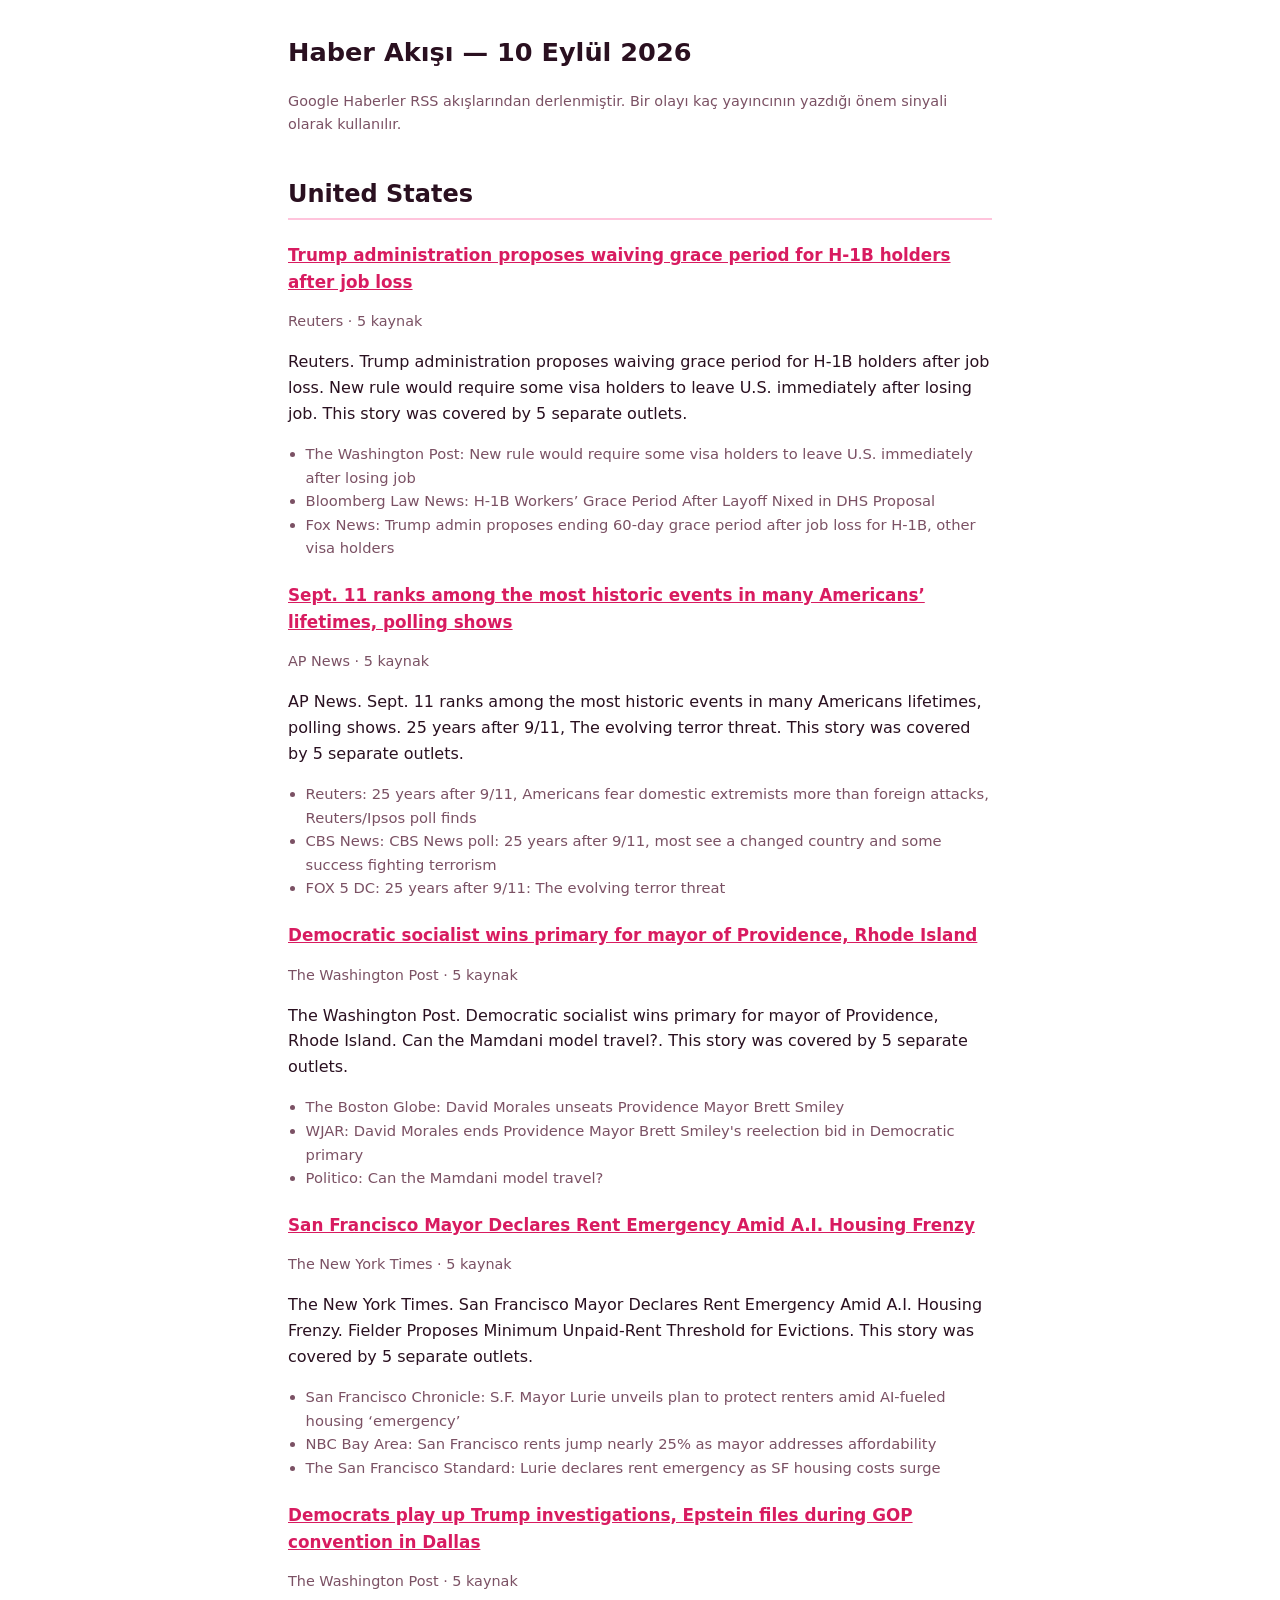
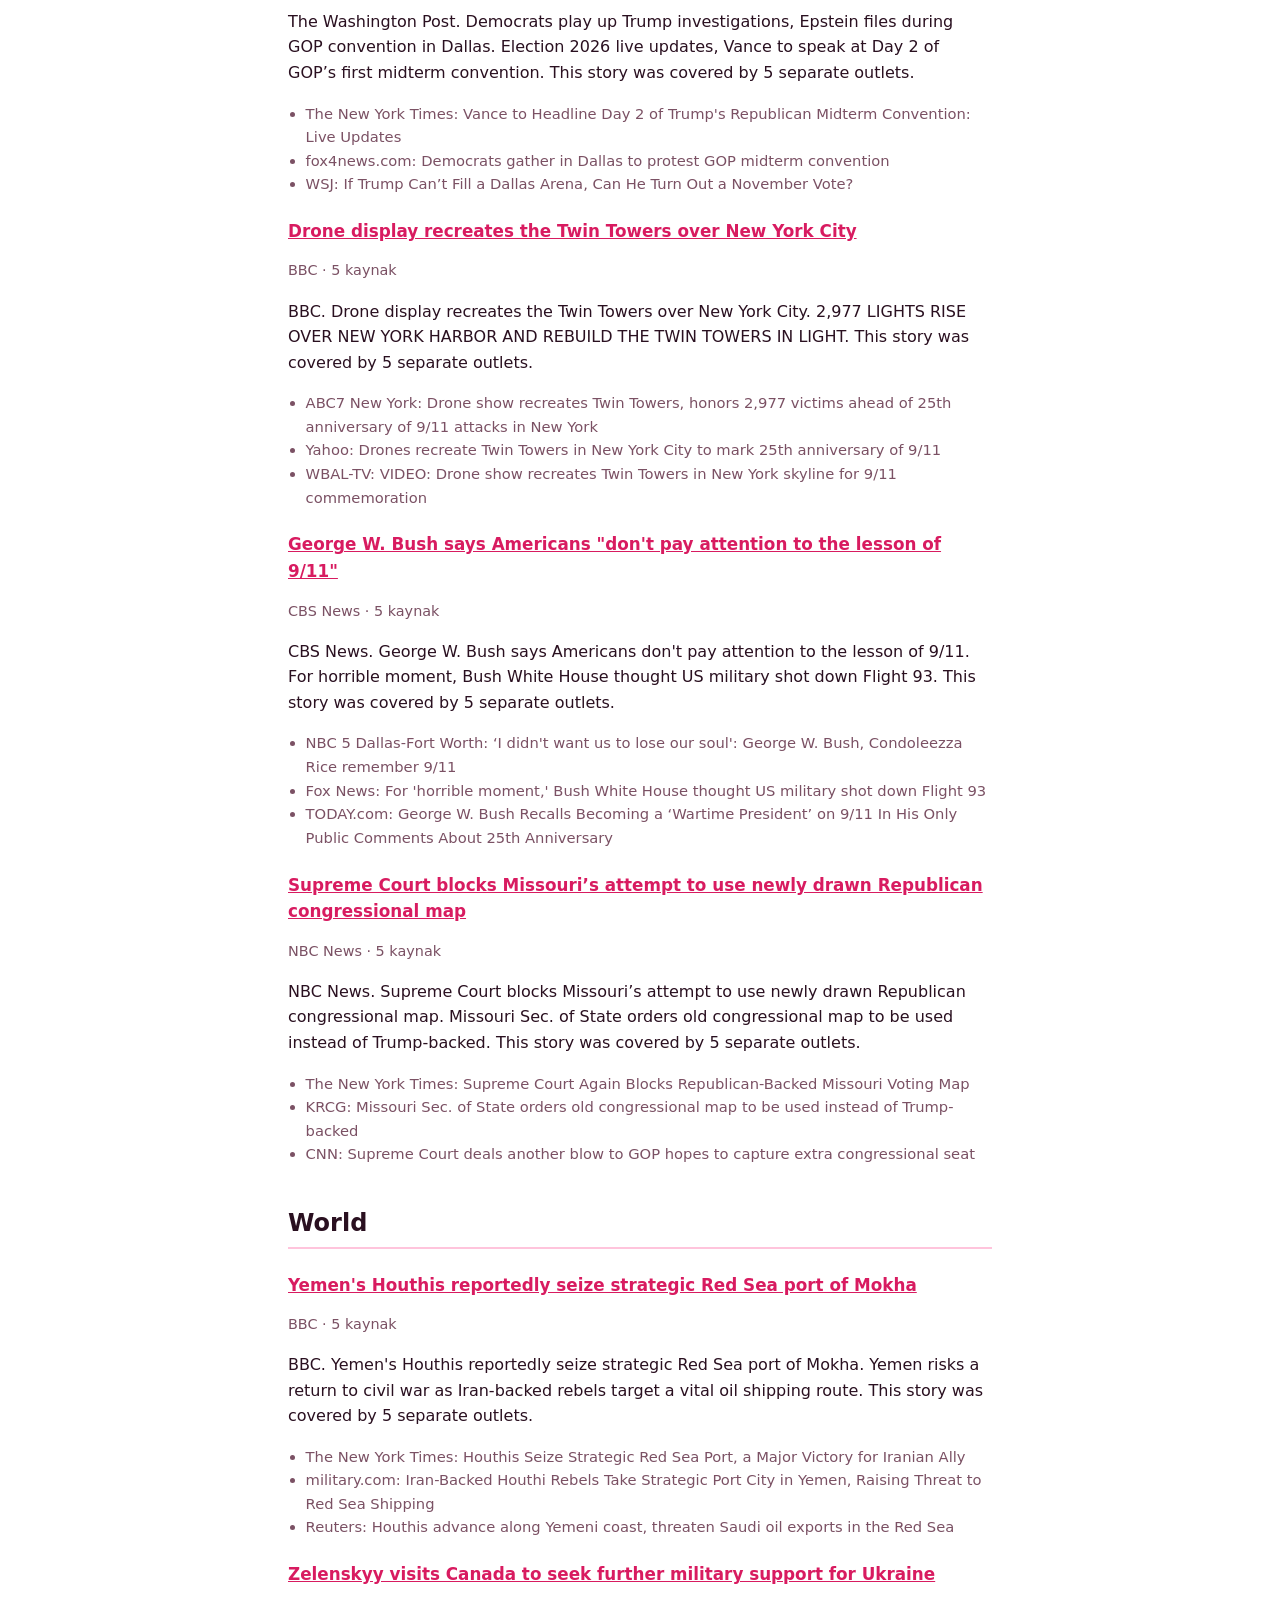
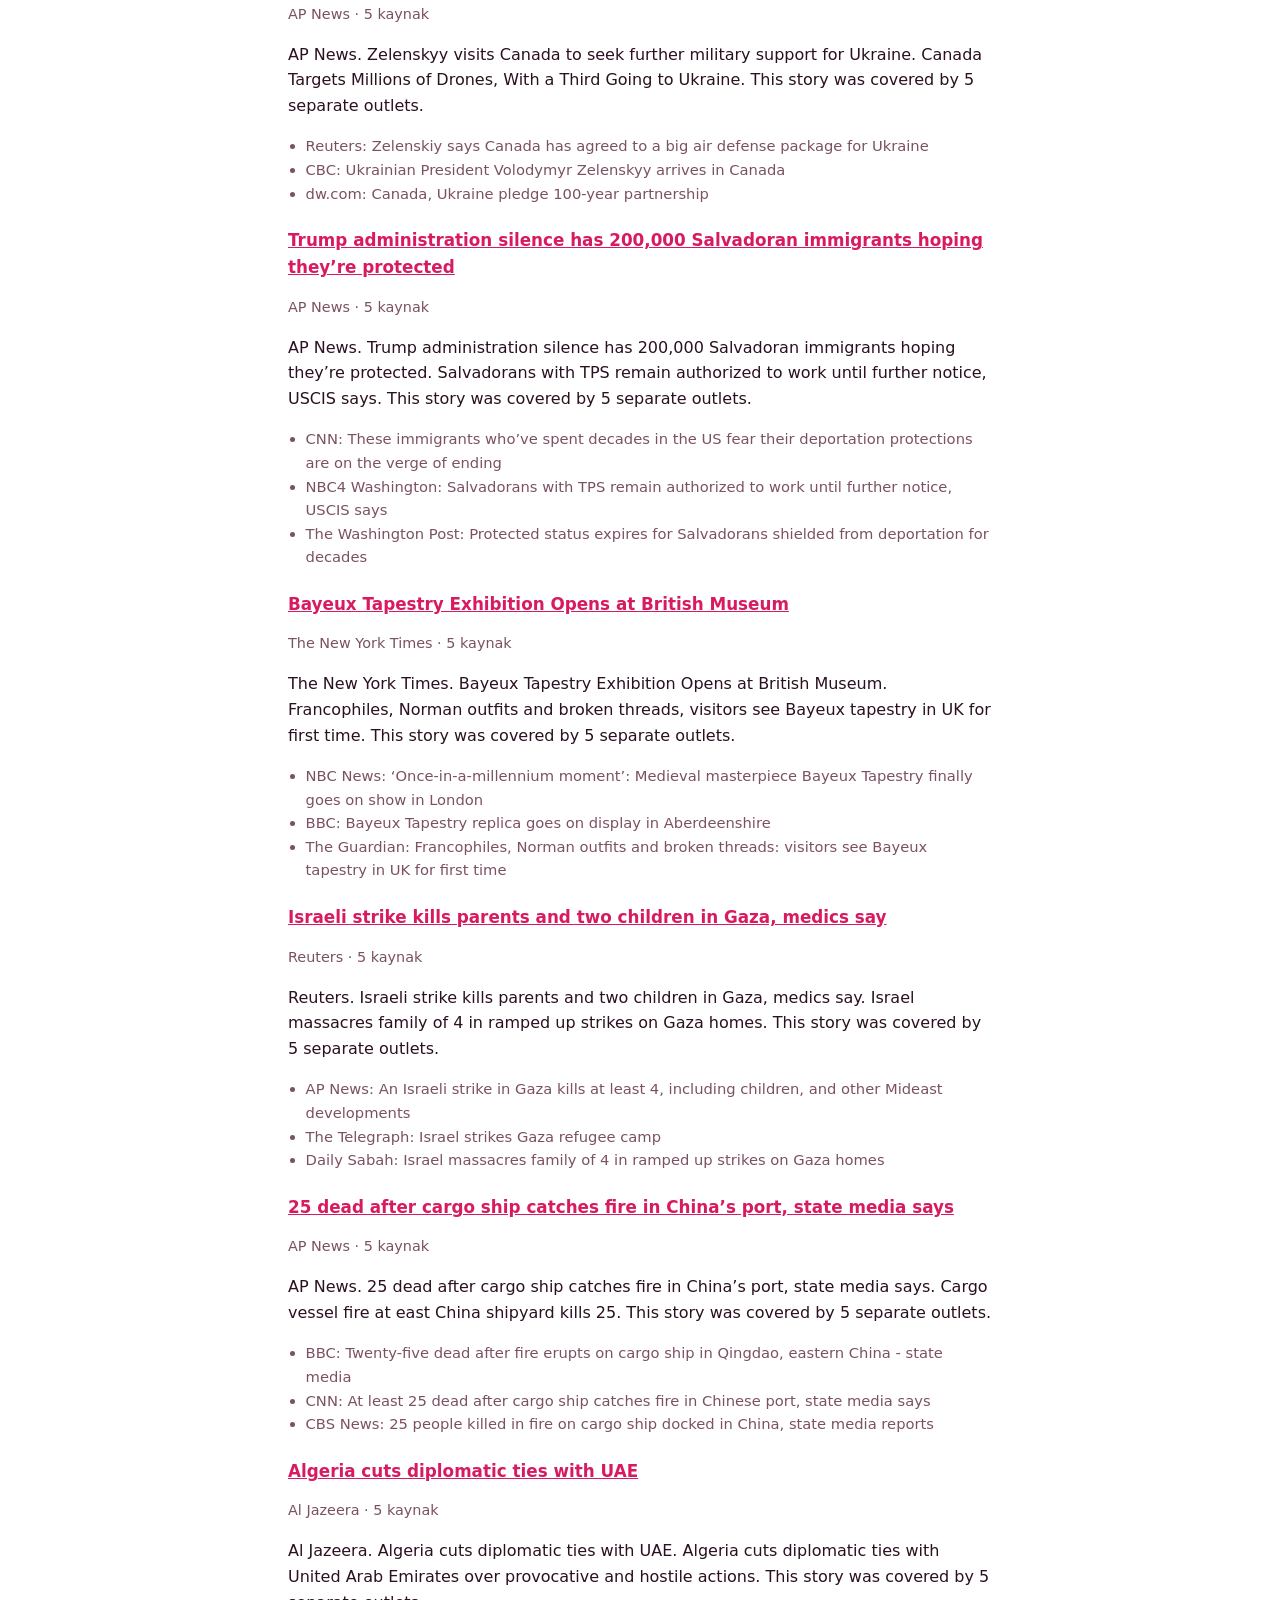
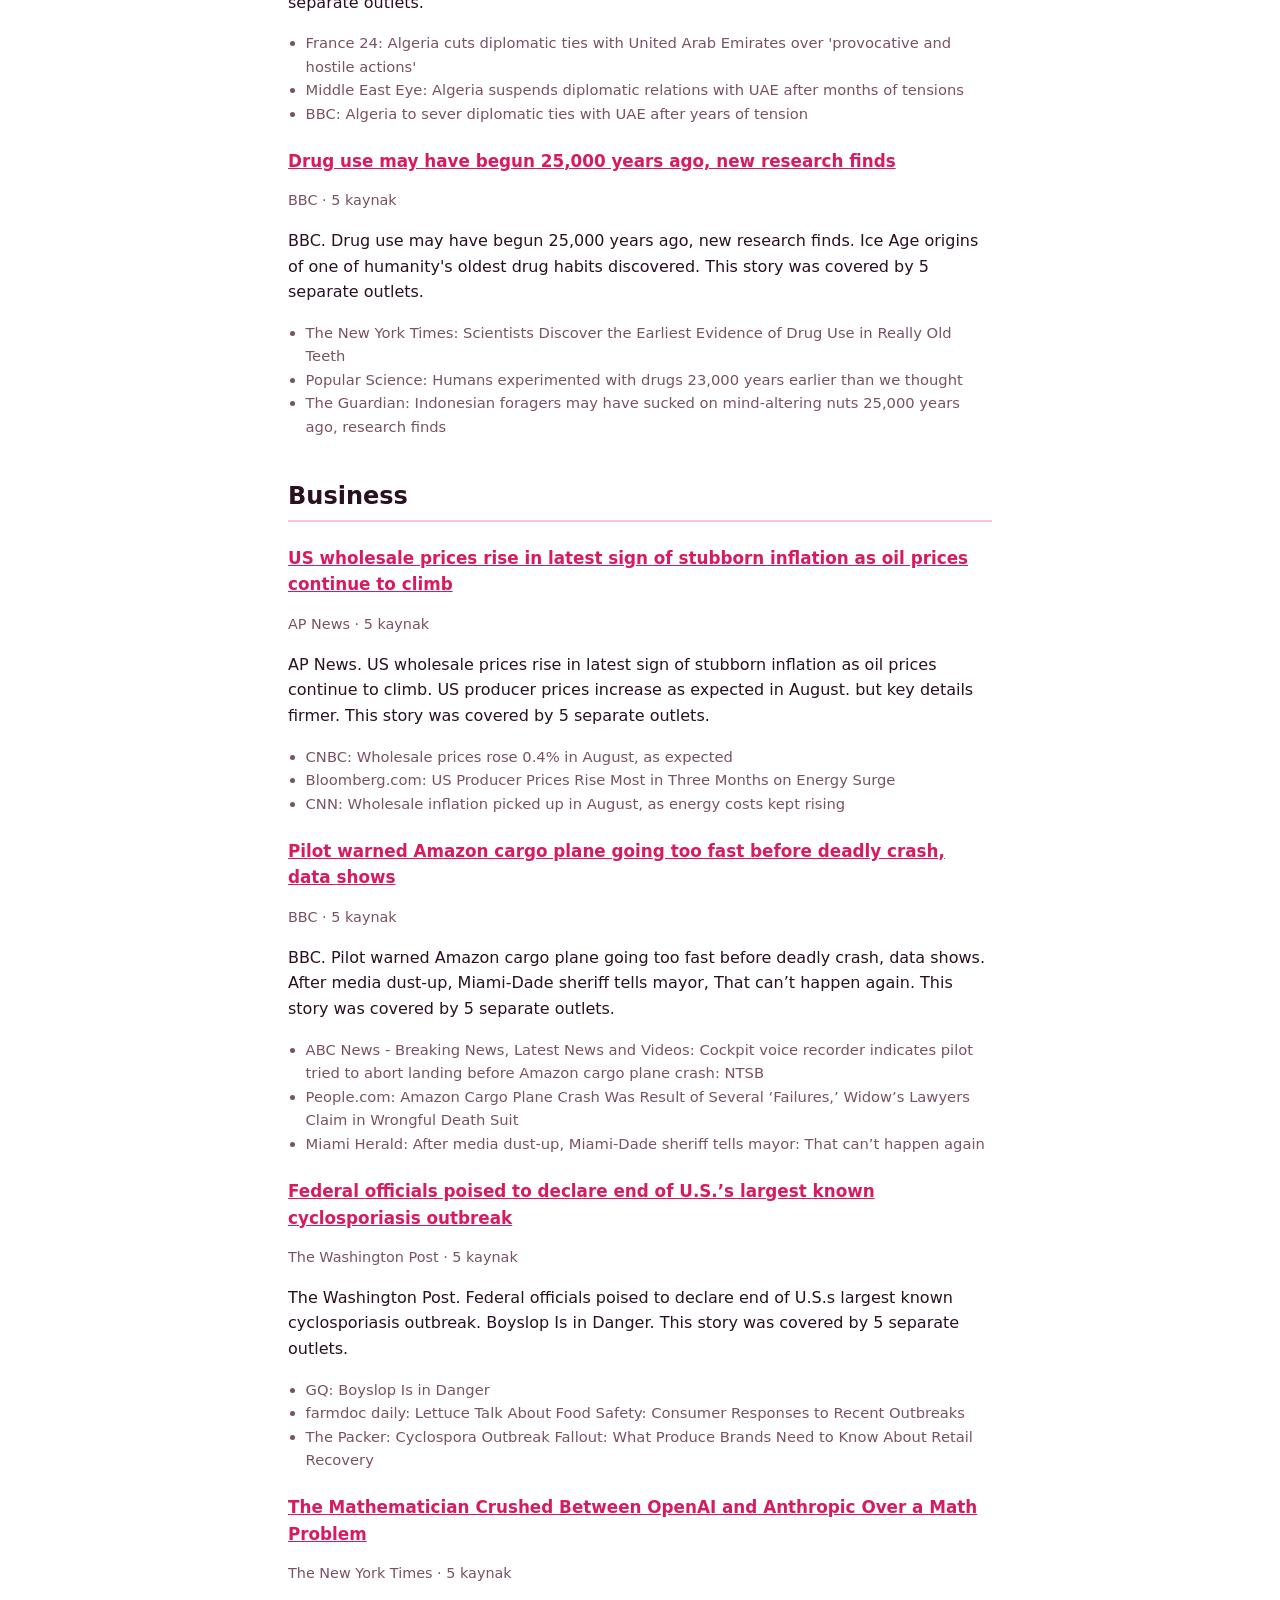
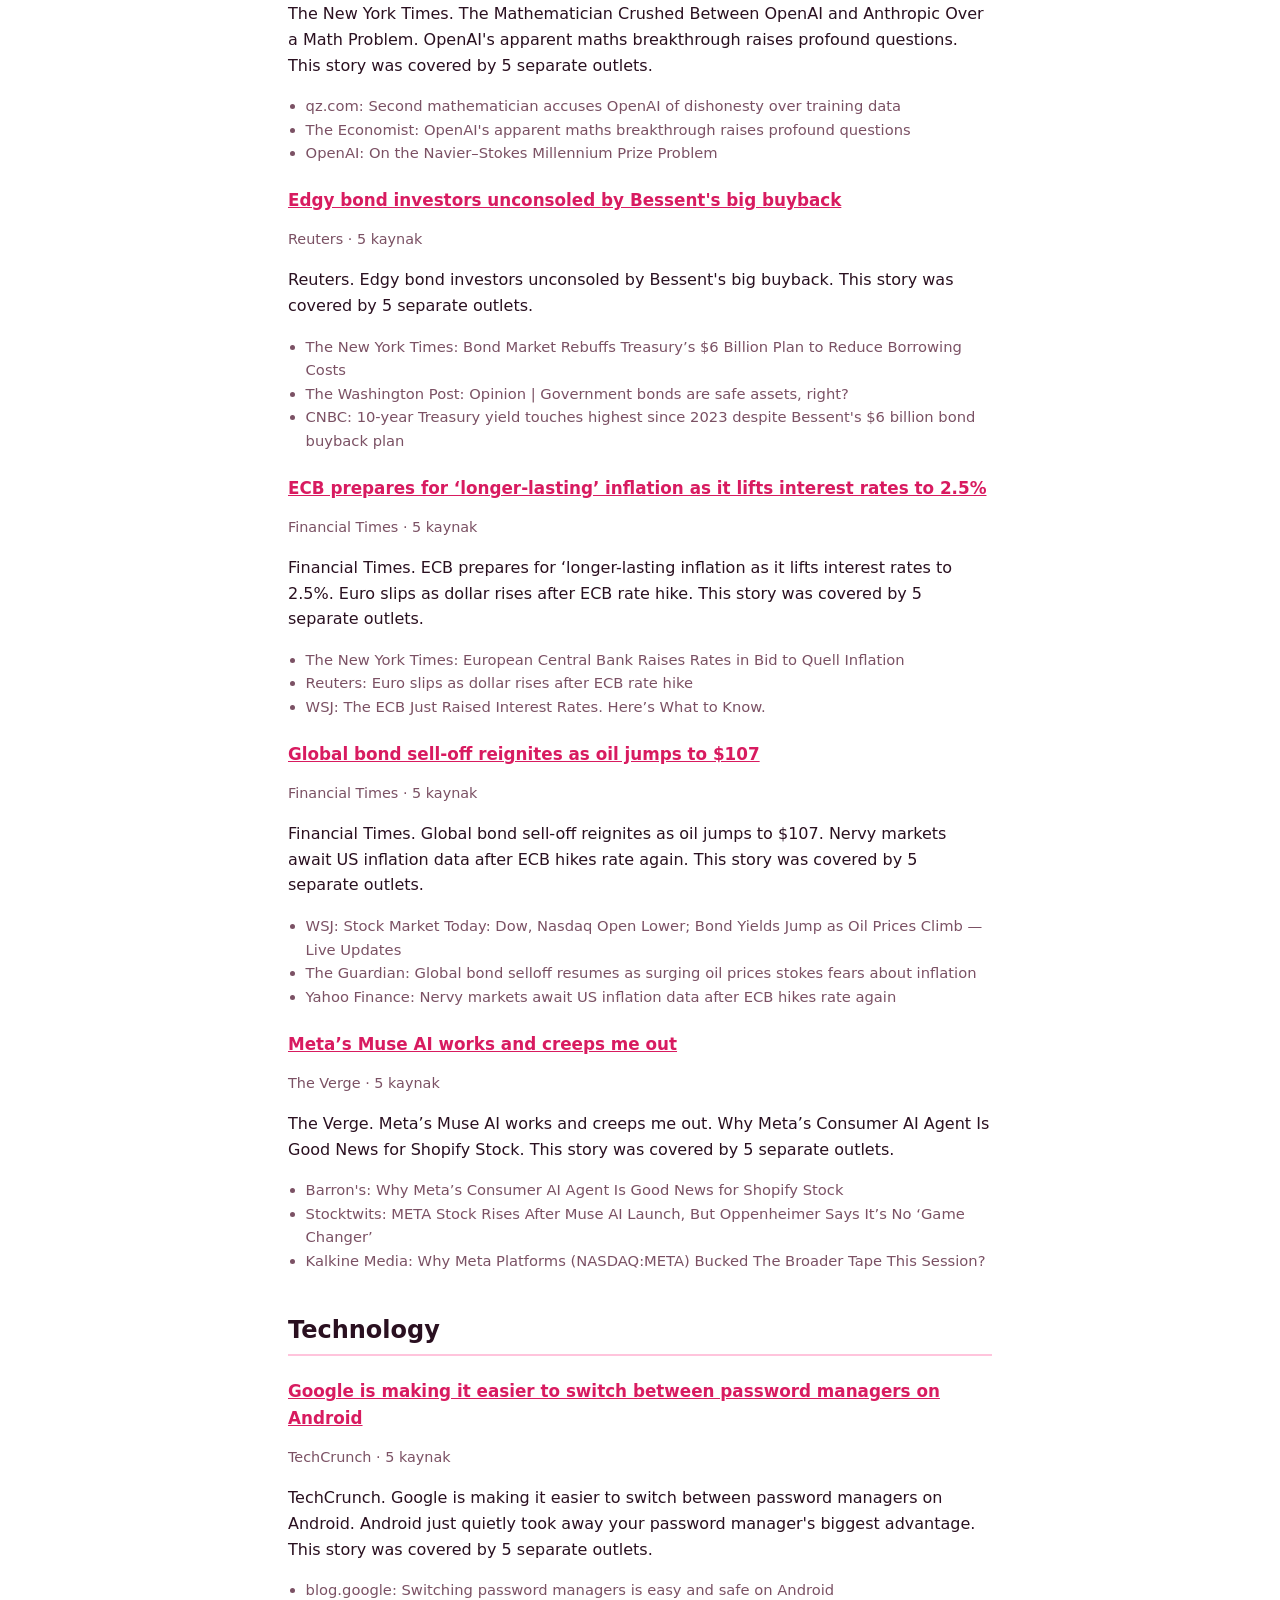
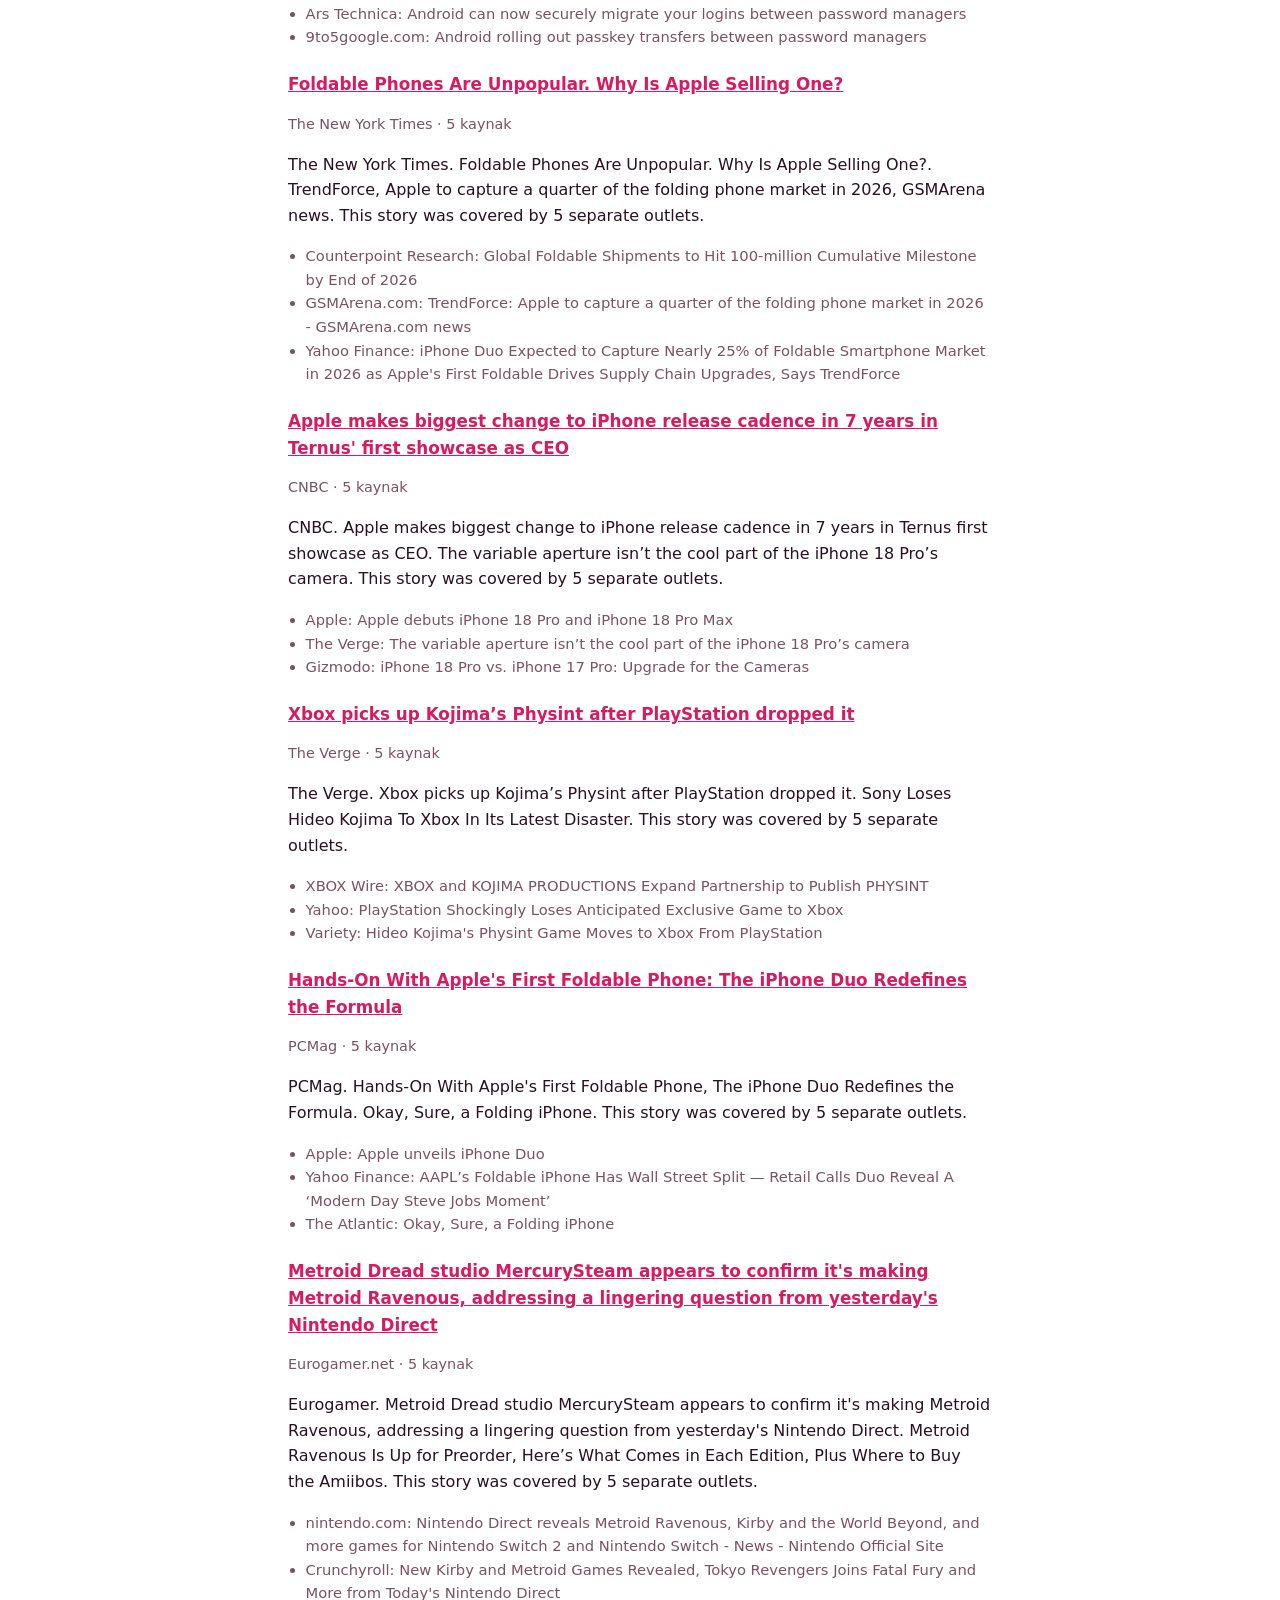
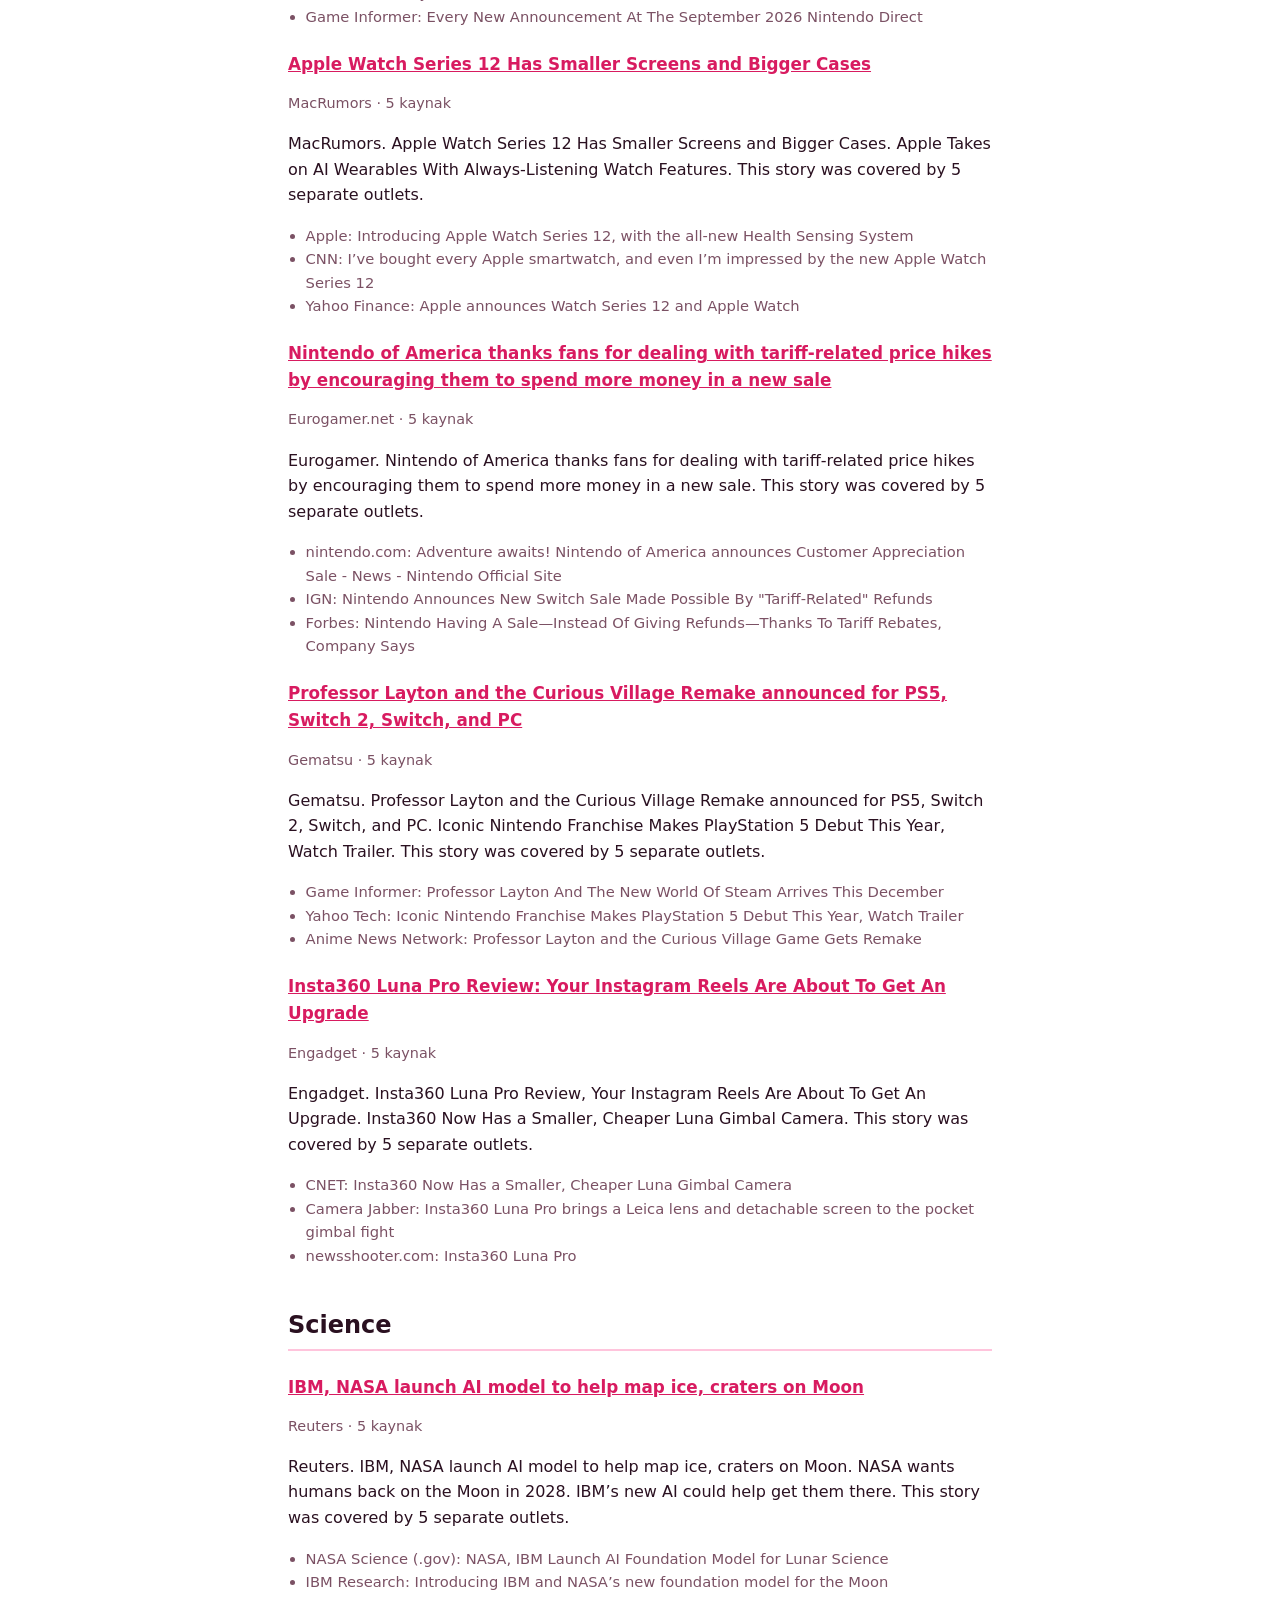
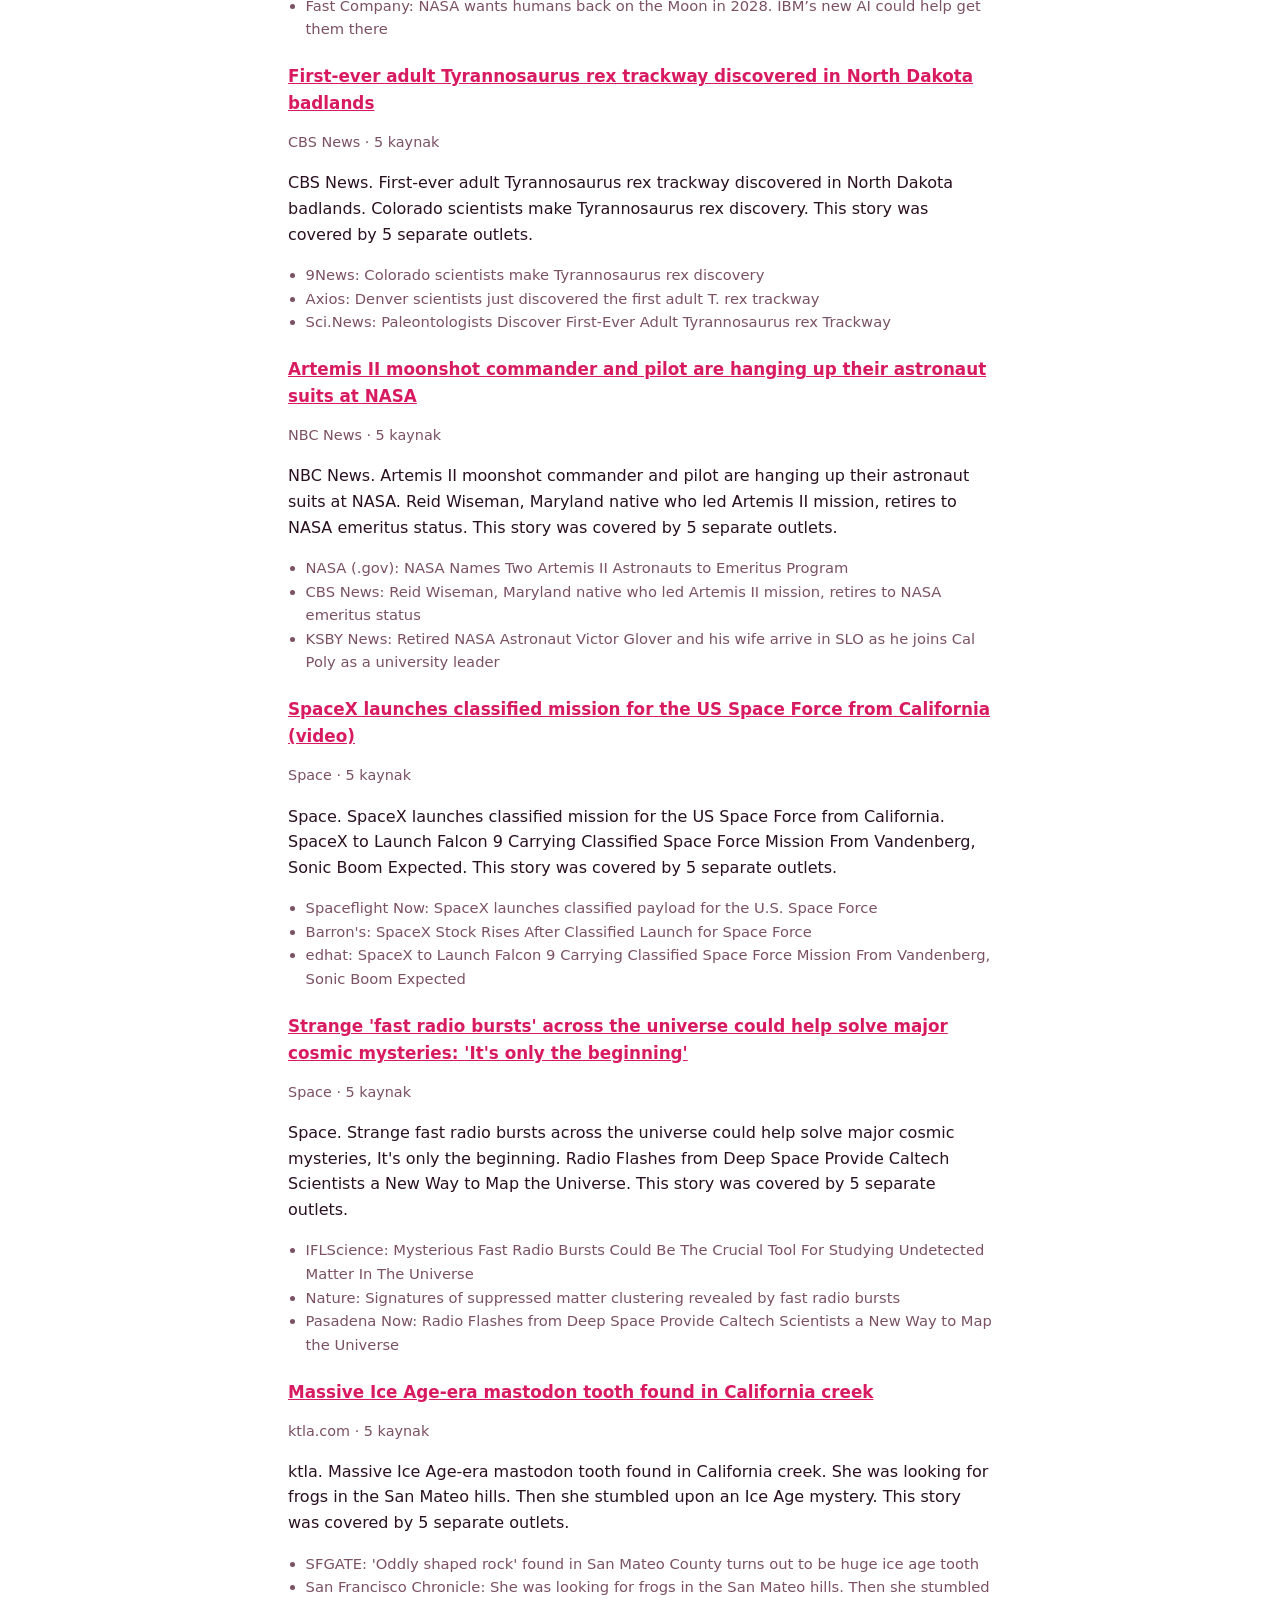
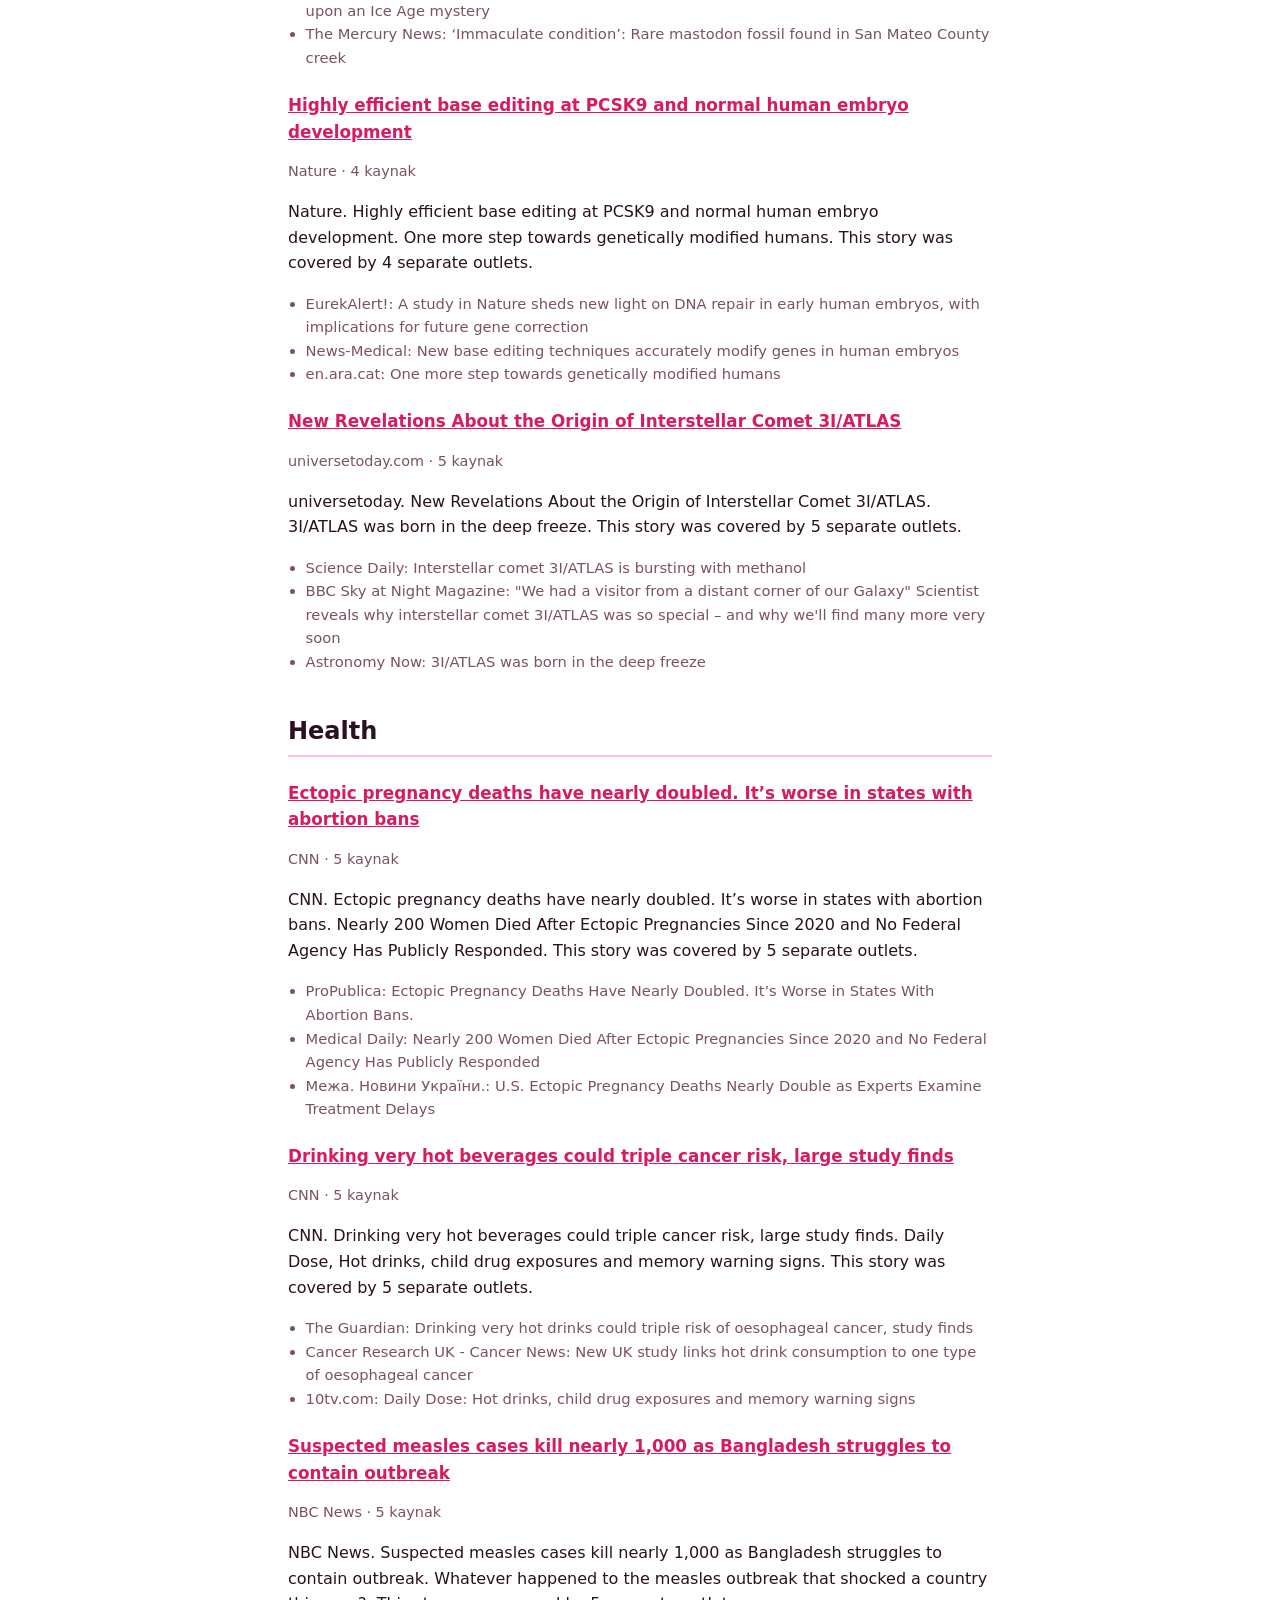
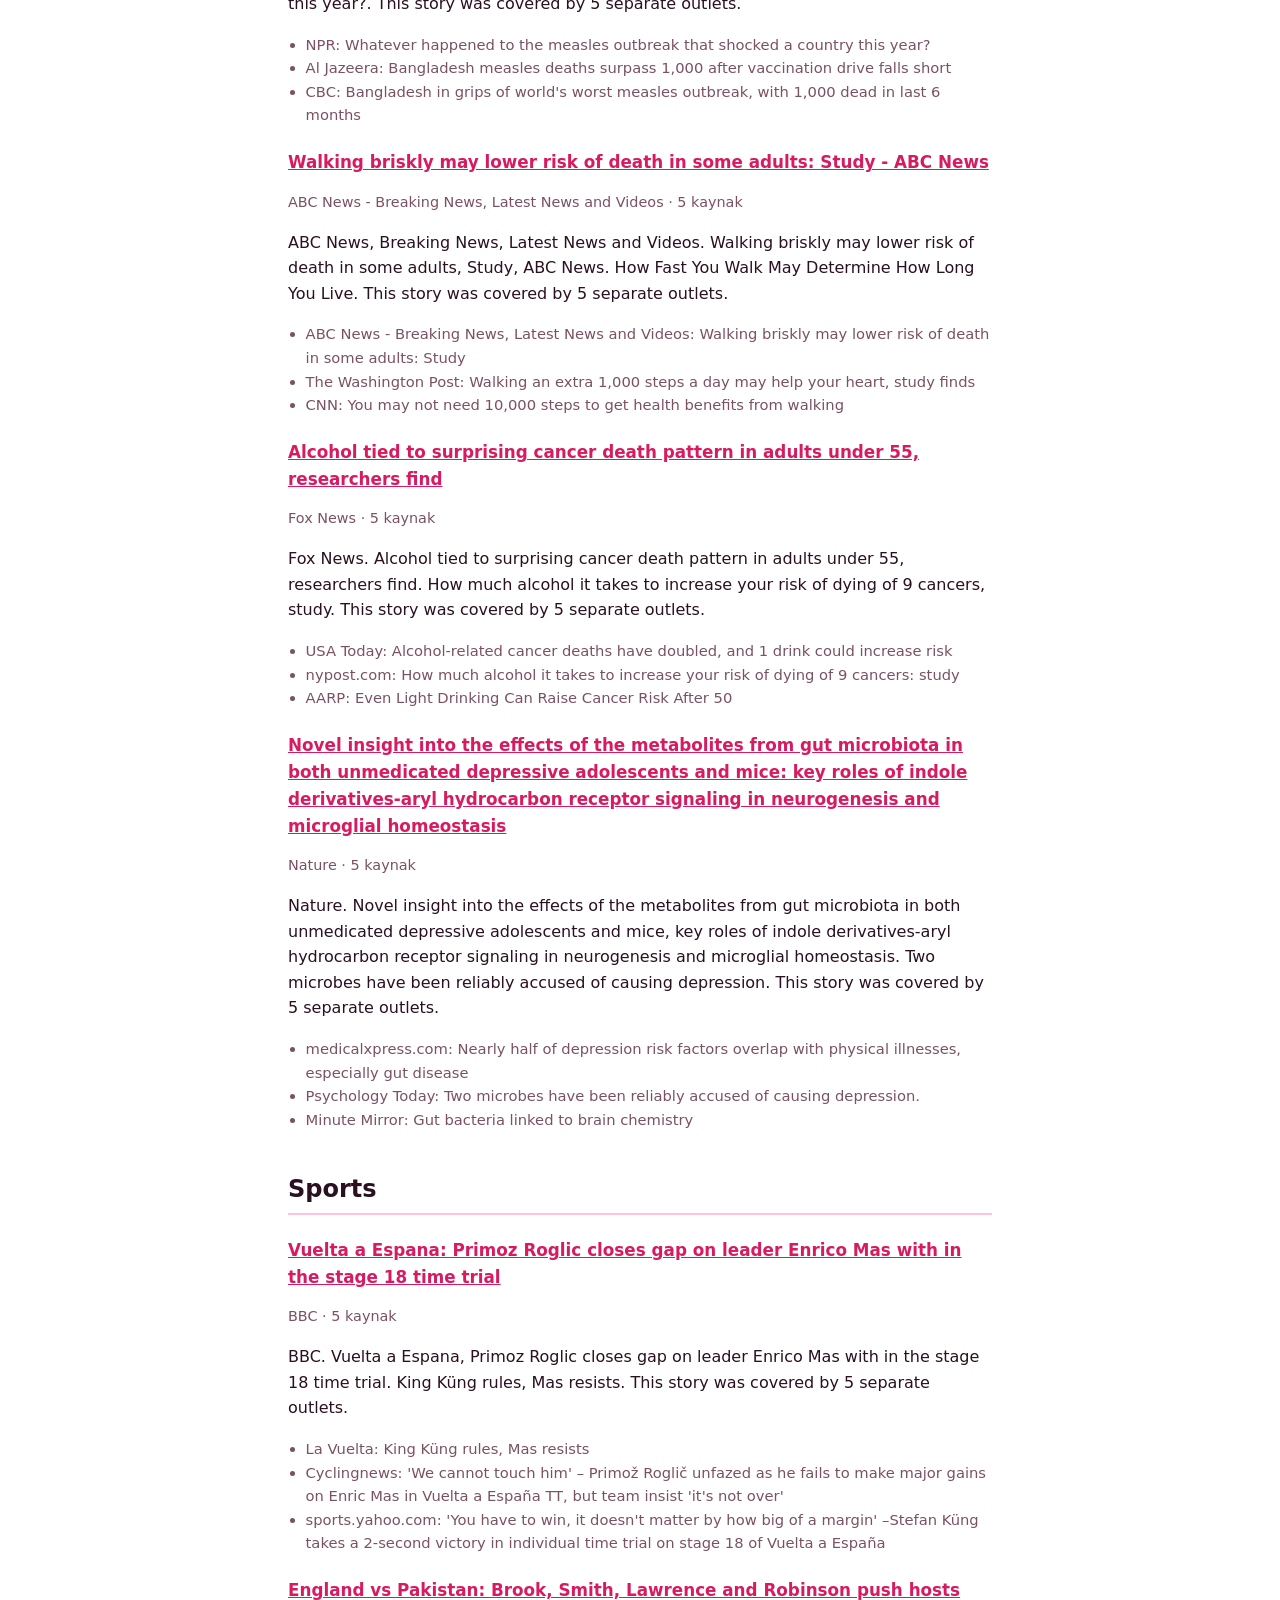
==== commit 01bd30dd: "Podcast senaryosu dile göre üretilsin İngilizce bülten Türkçe sunucularla (AYŞE/MERT) ve Türkçe meti" ====
--- a/site/bulten-en.html
+++ b/site/bulten-en.html
@@ -9,11 +9,11 @@
 <article>
 <h3><a href="https://news.google.com/rss/articles/[base64]?oc=5">Trump administration proposes waiving grace period for H-1B holders after job loss</a></h3>
 <p class="meta">Reuters · 5 kaynak</p>
-<p>Reuters. Trump administration proposes waiving grace period for H-1B holders after job loss. This story was covered by 5 separate outlets.</p>
-<ul>
-<li>The Times of India: DHS proposes scrapping 60-day grace period for foreign workers after job loss</li>
-<li>The Indian Express: Trump proposes to scrap 60-day H-1B visa grace period, Indians could be hit</li>
-<li>Inshorts: US considering 'leave if you lose jobs' proposal for H-1B workers; Indians to be affected | The grace period has been in place since 2017 | Inshorts</li>
+<p>Reuters. Trump administration proposes waiving grace period for H-1B holders after job loss. New rule would require some visa holders to leave U.S. immediately after losing job. This story was covered by 5 separate outlets.</p>
+<ul>
+<li>The Washington Post: New rule would require some visa holders to leave U.S. immediately after losing job</li>
+<li>Bloomberg Law News: H-1B Workers’ Grace Period After Layoff Nixed in DHS Proposal</li>
+<li>Fox News: Trump admin proposes ending 60-day grace period after job loss for H-1B, other visa holders</li>
 </ul>
 </article>
 <article>
@@ -21,8 +21,8 @@
 <p class="meta">AP News · 5 kaynak</p>
 <p>AP News. Sept. 11 ranks among the most historic events in many Americans lifetimes, polling shows. 25 years after 9/11, The evolving terror threat. This story was covered by 5 separate outlets.</p>
 <ul>
+<li>Reuters: 25 years after 9/11, Americans fear domestic extremists more than foreign attacks, Reuters/Ipsos poll finds</li>
 <li>CBS News: CBS News poll: 25 years after 9/11, most see a changed country and some success fighting terrorism</li>
-<li>Reuters: 25 years after 9/11, Americans fear domestic extremists more than foreign attacks, Reuters/Ipsos poll finds</li>
 <li>FOX 5 DC: 25 years after 9/11: The evolving terror threat</li>
 </ul>
 </article>
@@ -32,18 +32,8 @@
 <p>The Washington Post. Democratic socialist wins primary for mayor of Providence, Rhode Island. Can the Mamdani model travel?. This story was covered by 5 separate outlets.</p>
 <ul>
 <li>The Boston Globe: David Morales unseats Providence Mayor Brett Smiley</li>
-<li>turnto10.com: David Morales ends Providence Mayor Brett Smiley's reelection bid in Democratic primary</li>
+<li>WJAR: David Morales ends Providence Mayor Brett Smiley's reelection bid in Democratic primary</li>
 <li>Politico: Can the Mamdani model travel?</li>
-</ul>
-</article>
-<article>
-<h3><a href="https://news.google.com/rss/articles/[base64]?oc=5">Supreme Court again blocks new Missouri congressional map favoring GOP</a></h3>
-<p class="meta">The Washington Post · 5 kaynak</p>
-<p>The Washington Post. Supreme Court again blocks new Missouri congressional map favoring GOP. Hoskins says he will tell clerks to use 2022 maps for November election. This story was covered by 5 separate outlets.</p>
-<ul>
-<li>The New York Times: Supreme Court Again Blocks Republican-Backed Missouri Voting Map</li>
-<li>stltoday.com: Hoskins says he will tell clerks to use 2022 maps for November election</li>
-<li>The Hill: Missouri judges press state on map plans after Supreme Court ruling</li>
 </ul>
 </article>
 <article>
@@ -57,23 +47,23 @@
 </ul>
 </article>
 <article>
+<h3><a href="https://news.google.com/rss/articles/[base64]?oc=5">Democrats play up Trump investigations, Epstein files during GOP convention in Dallas</a></h3>
+<p class="meta">The Washington Post · 5 kaynak</p>
+<p>The Washington Post. Democrats play up Trump investigations, Epstein files during GOP convention in Dallas. Election 2026 live updates, Vance to speak at Day 2 of GOP’s first midterm convention. This story was covered by 5 separate outlets.</p>
+<ul>
+<li>The New York Times: Vance to Headline Day 2 of Trump's Republican Midterm Convention: Live Updates</li>
+<li>fox4news.com: Democrats gather in Dallas to protest GOP midterm convention</li>
+<li>WSJ: If Trump Can’t Fill a Dallas Arena, Can He Turn Out a November Vote?</li>
+</ul>
+</article>
+<article>
 <h3><a href="https://www.bbc.co.uk/news/videos/cx2z7x57gjeo?at_medium=RSS&amp;at_campaign=rss">Drone display recreates the Twin Towers over New York City</a></h3>
 <p class="meta">BBC · 5 kaynak</p>
 <p>BBC. Drone display recreates the Twin Towers over New York City. 2,977 LIGHTS RISE OVER NEW YORK HARBOR AND REBUILD THE TWIN TOWERS IN LIGHT. This story was covered by 5 separate outlets.</p>
 <ul>
 <li>ABC7 New York: Drone show recreates Twin Towers, honors 2,977 victims ahead of 25th anniversary of 9/11 attacks in New York</li>
+<li>Yahoo: Drones recreate Twin Towers in New York City to mark 25th anniversary of 9/11</li>
 <li>WBAL-TV: VIDEO: Drone show recreates Twin Towers in New York skyline for 9/11 commemoration</li>
-<li>PR Newswire: 2,977 LIGHTS RISE OVER NEW YORK HARBOR AND REBUILD THE TWIN TOWERS IN LIGHT</li>
-</ul>
-</article>
-<article>
-<h3><a href="https://news.google.com/rss/articles/CBMiWkFVX3lxTE16LW5ZZHNBWW40b3BGeGRQLXdaX2xmeWhWdTE5VTFTZ1VLS2M1aDZMdTB4WlQ0NHAwMzhza29uVzV2RzJxb3czMjdMTXFVd0dLYldtRjBfTFVYdw?oc=5">Trump says every adult American will get $5,000 if Republicans win midterms</a></h3>
-<p class="meta">BBC · 5 kaynak</p>
-<p>BBC. Trump says every adult American will get $5,000 if Republicans win midterms. Trump's $1 trillion-plus dividend plan meets immediate bipartisan pushback. This story was covered by 5 separate outlets.</p>
-<ul>
-<li>CNBC: Trump's $1 trillion-plus 'dividend' plan meets immediate bipartisan pushback</li>
-<li>AP News: Trump, hoping to salvage midterms, makes a dubious pledge to give every US adult $5,000 if GOP wins</li>
-<li>The New York Times: Trump Floats $5,000 ‘Trump Dividend’ Checks if Republicans Win the Midterms</li>
 </ul>
 </article>
 <article>
@@ -86,35 +76,55 @@
 <li>TODAY.com: George W. Bush Recalls Becoming a ‘Wartime President’ on 9/11 In His Only Public Comments About 25th Anniversary</li>
 </ul>
 </article>
+<article>
+<h3><a href="https://news.google.com/rss/articles/[base64]?oc=5">Supreme Court blocks Missouri’s attempt to use newly drawn Republican congressional map</a></h3>
+<p class="meta">NBC News · 5 kaynak</p>
+<p>NBC News. Supreme Court blocks Missouri’s attempt to use newly drawn Republican congressional map. Missouri Sec. of State orders old congressional map to be used instead of Trump-backed. This story was covered by 5 separate outlets.</p>
+<ul>
+<li>The New York Times: Supreme Court Again Blocks Republican-Backed Missouri Voting Map</li>
+<li>KRCG: Missouri Sec. of State orders old congressional map to be used instead of Trump-backed</li>
+<li>CNN: Supreme Court deals another blow to GOP hopes to capture extra congressional seat</li>
+</ul>
+</article>
 <h2>World</h2>
 <article>
-<h3><a href="https://www.bbc.co.uk/news/articles/c1kxwm870g1o?at_medium=RSS&amp;at_campaign=rss">Israel's Netanyahu to sue newspaper over claim UAE warned him of 7 October attack</a></h3>
+<h3><a href="https://www.bbc.co.uk/news/articles/c4g7vr0lngwo?at_medium=RSS&amp;at_campaign=rss">Yemen's Houthis reportedly seize strategic Red Sea port of Mokha</a></h3>
 <p class="meta">BBC · 5 kaynak</p>
-<p>BBC. Israel's Netanyahu to sue newspaper over claim UAE warned him of 7 October attack. Arab warnings to Netanyahu ahead of Oct. 7 massacre shatter his core political defense. This story was covered by 5 separate outlets.</p>
-<ul>
-<li>The New York Times: Before Oct. 7 Attack, Netanyahu Was Warned, Report Says. He Denies It.</li>
-<li>Al Jazeera: Benjamin Netanyahu has overseen a genocide: In his telling, he’s a victim</li>
-<li>timesofisrael.com: Arab warnings to Netanyahu ahead of Oct. 7 massacre shatter his core political defense</li>
-</ul>
-</article>
-<article>
-<h3><a href="https://news.google.com/rss/articles/CBMiWkFVX3lxTE1FOUstR2RxcHF5MWxsZDk4YVdvTFE4YjBGcXJwTlVQVU1MUmhDTGJRZkVTREdGVWhaV1dTUk9GR1hXTzFxWDhaVTVoMTBFNDAxUzVpaDkxQkNuQQ?oc=5">Algeria to sever diplomatic ties with UAE after years of tension</a></h3>
-<p class="meta">BBC · 5 kaynak</p>
-<p>BBC. Algeria to sever diplomatic ties with UAE after years of tension. Algeria cuts diplomatic ties with United Arab Emirates over provocative and hostile actions. This story was covered by 5 separate outlets.</p>
-<ul>
-<li>Al Jazeera: Algeria says cutting diplomatic ties with UAE</li>
-<li>France 24: Algeria cuts diplomatic ties with United Arab Emirates over 'provocative and hostile actions'</li>
-<li>Middle East Eye: Algeria suspends diplomatic relations with UAE after months of tensions</li>
-</ul>
-</article>
-<article>
-<h3><a href="https://www.nytimes.com/2026/09/10/us/politics/anthropic-ai-biological-weapons.html">Anthropic Says It Blocked Possible Efforts to Build Biological Weapons</a></h3>
+<p>BBC. Yemen's Houthis reportedly seize strategic Red Sea port of Mokha. Yemen risks a return to civil war as Iran-backed rebels target a vital oil shipping route. This story was covered by 5 separate outlets.</p>
+<ul>
+<li>The New York Times: Houthis Seize Strategic Red Sea Port, a Major Victory for Iranian Ally</li>
+<li>military.com: Iran-Backed Houthi Rebels Take Strategic Port City in Yemen, Raising Threat to Red Sea Shipping</li>
+<li>Reuters: Houthis advance along Yemeni coast, threaten Saudi oil exports in the Red Sea</li>
+</ul>
+</article>
+<article>
+<h3><a href="https://news.google.com/rss/articles/[base64]?oc=5">Zelenskyy visits Canada to seek further military support for Ukraine</a></h3>
+<p class="meta">AP News · 5 kaynak</p>
+<p>AP News. Zelenskyy visits Canada to seek further military support for Ukraine. Canada Targets Millions of Drones, With a Third Going to Ukraine. This story was covered by 5 separate outlets.</p>
+<ul>
+<li>Reuters: Zelenskiy says Canada has agreed to a big air defense package for Ukraine</li>
+<li>CBC: Ukrainian President Volodymyr Zelenskyy arrives in Canada</li>
+<li>dw.com: Canada, Ukraine pledge 100-year partnership</li>
+</ul>
+</article>
+<article>
+<h3><a href="https://news.google.com/rss/articles/[base64]?oc=5">Trump administration silence has 200,000 Salvadoran immigrants hoping they’re protected</a></h3>
+<p class="meta">AP News · 5 kaynak</p>
+<p>AP News. Trump administration silence has 200,000 Salvadoran immigrants hoping they’re protected. Salvadorans with TPS remain authorized to work until further notice, USCIS says. This story was covered by 5 separate outlets.</p>
+<ul>
+<li>CNN: These immigrants who’ve spent decades in the US fear their deportation protections are on the verge of ending</li>
+<li>NBC4 Washington: Salvadorans with TPS remain authorized to work until further notice, USCIS says</li>
+<li>The Washington Post: Protected status expires for Salvadorans shielded from deportation for decades</li>
+</ul>
+</article>
+<article>
+<h3><a href="https://news.google.com/rss/articles/[base64]?oc=5">Bayeux Tapestry Exhibition Opens at British Museum</a></h3>
 <p class="meta">The New York Times · 5 kaynak</p>
-<p>The New York Times. Anthropic Says It Blocked Possible Efforts to Build Biological Weapons. Detecting and countering misuse of AI, September 2026. This story was covered by 5 separate outlets.</p>
-<ul>
-<li>Anthropic: Detecting and countering misuse of AI: September 2026</li>
-<li>Axios: Governments are turning to Claude to automate spying</li>
-<li>Politico: Bad actors in China and Russia are already weaponizing Anthropic’s AI</li>
+<p>The New York Times. Bayeux Tapestry Exhibition Opens at British Museum. Francophiles, Norman outfits and broken threads, visitors see Bayeux tapestry in UK for first time. This story was covered by 5 separate outlets.</p>
+<ul>
+<li>NBC News: ‘Once-in-a-millennium moment’: Medieval masterpiece Bayeux Tapestry finally goes on show in London</li>
+<li>BBC: Bayeux Tapestry replica goes on display in Aberdeenshire</li>
+<li>The Guardian: Francophiles, Norman outfits and broken threads: visitors see Bayeux tapestry in UK for first time</li>
 </ul>
 </article>
 <article>
@@ -122,80 +132,60 @@
 <p class="meta">Reuters · 5 kaynak</p>
 <p>Reuters. Israeli strike kills parents and two children in Gaza, medics say. Israel massacres family of 4 in ramped up strikes on Gaza homes. This story was covered by 5 separate outlets.</p>
 <ul>
-<li>apnews.com: An Israeli strike in Gaza kills at least 4, including children, and other Mideast developments</li>
+<li>AP News: An Israeli strike in Gaza kills at least 4, including children, and other Mideast developments</li>
 <li>The Telegraph: Israel strikes Gaza refugee camp</li>
 <li>Daily Sabah: Israel massacres family of 4 in ramped up strikes on Gaza homes</li>
 </ul>
 </article>
 <article>
-<h3><a href="https://www.nytimes.com/2026/09/10/world/middleeast/yemens-houthis-seize-strategic-red-sea-port-officials-say.html">Houthis Seize Strategic Red Sea Port, a Major Victory for Iranian Ally</a></h3>
-<p class="meta">The New York Times · 5 kaynak</p>
-<p>The New York Times. Houthis Seize Strategic Red Sea Port, a Major Victory for Iranian Ally. Exclusive, This small island off Yemen is now a strategic prize in the widening Iran war. This story was covered by 5 separate outlets.</p>
-<ul>
-<li>CNN: Exclusive: This small island off Yemen is now a strategic prize in the widening Iran war</li>
-<li>Al Jazeera: Iran war live: Houthis advance near Red Sea coast threatening Bab al-Mandeb</li>
-<li>Reuters: Houthis advance along Yemeni coast, threaten Saudi oil exports in the Red Sea</li>
-</ul>
-</article>
-<article>
-<h3><a href="https://news.google.com/rss/articles/CBMiWkFVX3lxTE42VW9fc0o3TXhuVnB6Nm9TZlI1VGJkS2pQMWc2cVZ5OEZxU3RmNGVVcFdBQU5NeU96ck1vYzNXTXNsbFU4Wi1qR1BQVUxaTGRTUVRIX09wY2Ezdw?oc=5">Twenty-five dead after fire erupts on cargo ship in Qingdao, eastern China - state media</a></h3>
+<h3><a href="https://news.google.com/rss/articles/CBMiiAFBVV95cUxORjdldnRvUmNNb3RqaEtnYWVMazltaHFkaTBrMTNROE4za3ZFOTVMQVV4Ry1WN1dueldhcXVMMG91amd4LVhjYXhmZE1sX3ZRdnFOZFJPZkdqMTk1VUhsQnNjU3NEMEZnYVFDTlYyYjZfVHNvNTEtNmxfMUh6V2pQeE1PVkVqdjJu?oc=5">25 dead after cargo ship catches fire in China’s port, state media says</a></h3>
+<p class="meta">AP News · 5 kaynak</p>
+<p>AP News. 25 dead after cargo ship catches fire in China’s port, state media says. Cargo vessel fire at east China shipyard kills 25. This story was covered by 5 separate outlets.</p>
+<ul>
+<li>BBC: Twenty-five dead after fire erupts on cargo ship in Qingdao, eastern China - state media</li>
+<li>CNN: At least 25 dead after cargo ship catches fire in Chinese port, state media says</li>
+<li>CBS News: 25 people killed in fire on cargo ship docked in China, state media reports</li>
+</ul>
+</article>
+<article>
+<h3><a href="https://news.google.com/rss/articles/[base64]?oc=5">Algeria cuts diplomatic ties with UAE</a></h3>
+<p class="meta">Al Jazeera · 5 kaynak</p>
+<p>Al Jazeera. Algeria cuts diplomatic ties with UAE. Algeria cuts diplomatic ties with United Arab Emirates over provocative and hostile actions. This story was covered by 5 separate outlets.</p>
+<ul>
+<li>France 24: Algeria cuts diplomatic ties with United Arab Emirates over 'provocative and hostile actions'</li>
+<li>Middle East Eye: Algeria suspends diplomatic relations with UAE after months of tensions</li>
+<li>BBC: Algeria to sever diplomatic ties with UAE after years of tension</li>
+</ul>
+</article>
+<article>
+<h3><a href="https://news.google.com/rss/articles/CBMiWkFVX3lxTE45YzhFYklFSXFRNlRzazMxVW84WEFWTTJxLTVpQjRTdElXUVNEWndNX1BjTHJ3dUtpQWM0SXFqS3MzTG80bmQ1emJtaVRWa0RpbVRLbUM4d2Nkdw?oc=5">Drug use may have begun 25,000 years ago, new research finds</a></h3>
 <p class="meta">BBC · 5 kaynak</p>
-<p>BBC. Twenty-five dead after fire erupts on cargo ship in Qingdao, eastern China, state media. At Least 20 Dead and 5 Missing After Cargo Ship Catches Fire While Being Docked for Repairs. This story was covered by 5 separate outlets.</p>
-<ul>
-<li>CNN: At least 25 dead after cargo ship catches fire in Chinese port, state media says</li>
-<li>The New York Times: Cargo Ship Fire in Eastern China Kills 25</li>
-<li>CBS News: 25 people killed in fire on cargo ship docked in China, state media reports</li>
-</ul>
-</article>
-<article>
-<h3><a href="https://news.google.com/rss/articles/[base64]?oc=5">Spain’s spy agency warned of mass crossings into Ceuta before border crisis</a></h3>
-<p class="meta">Al Jazeera · 5 kaynak</p>
-<p>Al Jazeera. Spain’s spy agency warned of mass crossings into Ceuta before border crisis. Spain Declassifies Warning to Morocco About Migrant Crossing Plans. This story was covered by 5 separate outlets.</p>
-<ul>
-<li>Reuters: Spain's spy agency warned of plans to storm Ceuta before mass migrant crossing, documents show</li>
-<li>Bloomberg.com: Scrutiny of Spain’s Pedro Sánchez Grows With Release of Ceuta Papers</li>
-<li>The New York Times: Spain Declassifies Warning to Morocco About Migrant Crossing Plans</li>
-</ul>
-</article>
-<article>
-<h3><a href="https://news.google.com/rss/articles/[base64]?oc=5">9/11 Led Them to Enlist. Here’s What They’re Saying Now.</a></h3>
-<p class="meta">The New York Times · 5 kaynak</p>
-<p>The New York Times. 9/11 Led Them to Enlist. Here’s What They’re Saying Now. Kansas Marine veteran inspired to serve after 9/11 attacks almost 25 years ago. This story was covered by 5 separate outlets.</p>
-<ul>
-<li>Inquirer.com: After 9/11, these Pennsylvanians went to war. Here’s how their lives changed.</li>
-<li>Military Times: They served through America’s post-9/11 wars. 25 years later, what did that service mean?</li>
-<li>kake.com: Kansas Marine veteran inspired to serve after 9/11 attacks almost 25 years ago</li>
+<p>BBC. Drug use may have begun 25,000 years ago, new research finds. Ice Age origins of one of humanity's oldest drug habits discovered. This story was covered by 5 separate outlets.</p>
+<ul>
+<li>The New York Times: Scientists Discover the Earliest Evidence of Drug Use in Really Old Teeth</li>
+<li>Popular Science: Humans experimented with drugs 23,000 years earlier than we thought</li>
+<li>The Guardian: Indonesian foragers may have sucked on mind-altering nuts 25,000 years ago, research finds</li>
 </ul>
 </article>
 <h2>Business</h2>
 <article>
-<h3><a href="https://news.google.com/rss/articles/[base64]?oc=5">US lawmakers call for new AI rules after Anthropic researchers' safety warnings</a></h3>
-<p class="meta">Reuters · 5 kaynak</p>
-<p>Reuters. US lawmakers call for new AI rules after Anthropic researchers safety warnings. How Would AI Actually Kill Us All? What to Know About the AI Doomsday Debate. This story was covered by 5 separate outlets.</p>
-<ul>
-<li>WSJ: How Would AI Actually Kill Us All? What to Know About the AI Doomsday Debate</li>
-<li>Mother Jones: Anthropic staffers sound the alarm—again—on AI catatrophe</li>
-<li>The Washington Post: For years, they warned AI could kill all humans. Now people are listening.</li>
-</ul>
-</article>
-<article>
-<h3><a href="https://news.google.com/rss/articles/[base64]?oc=5">US producer prices increase as expected in August; but key details firmer</a></h3>
-<p class="meta">Reuters · 5 kaynak</p>
-<p>Reuters. US producer prices increase as expected in August. but key details firmer. US wholesale prices rise in latest sign of stubborn inflation as oil prices continue to climb. This story was covered by 5 separate outlets.</p>
+<h3><a href="https://news.google.com/rss/articles/[base64]?oc=5">US wholesale prices rise in latest sign of stubborn inflation as oil prices continue to climb</a></h3>
+<p class="meta">AP News · 5 kaynak</p>
+<p>AP News. US wholesale prices rise in latest sign of stubborn inflation as oil prices continue to climb. US producer prices increase as expected in August. but key details firmer. This story was covered by 5 separate outlets.</p>
 <ul>
 <li>CNBC: Wholesale prices rose 0.4% in August, as expected</li>
-<li>AP News: US wholesale prices rise in latest sign of stubborn inflation as oil prices continue to climb</li>
-<li>KITCO: Spot gold price slides to $4,340/oz after August PPI rises 0.4%, core PPI rises 0.2%</li>
-</ul>
-</article>
-<article>
-<h3><a href="https://news.google.com/rss/articles/[base64]?oc=5">White House copper tariff plan stalls amid affordability concerns, sources say</a></h3>
-<p class="meta">Reuters · 5 kaynak</p>
-<p>Reuters. White House copper tariff plan stalls amid affordability concerns, sources say. AI is fueling copper demand. Kevin Simpson thinks this volatile miner is worth the risk. This story was covered by 5 separate outlets.</p>
-<ul>
-<li>CNN: The AI boom and tariff uncertainty are pushing copper prices to record highs</li>
-<li>Yahoo Finance: Copper Stocks Tumble as Tariff Doubt Reverses Record Rally: Freeport-McMoRan Sinks 8%, Teck Resources and Southern Copper Drop 7%</li>
-<li>Investor's Business Daily: Copper, FCX Stock Plunge On Tariff Report, Surging Yields; Silver, Gold Also Fall</li>
+<li>Bloomberg.com: US Producer Prices Rise Most in Three Months on Energy Surge</li>
+<li>CNN: Wholesale inflation picked up in August, as energy costs kept rising</li>
+</ul>
+</article>
+<article>
+<h3><a href="https://www.bbc.co.uk/news/articles/cj4jynv59ddo?at_medium=RSS&amp;at_campaign=rss">Pilot warned Amazon cargo plane going too fast before deadly crash, data shows</a></h3>
+<p class="meta">BBC · 5 kaynak</p>
+<p>BBC. Pilot warned Amazon cargo plane going too fast before deadly crash, data shows. After media dust-up, Miami-Dade sheriff tells mayor, That can’t happen again. This story was covered by 5 separate outlets.</p>
+<ul>
+<li>ABC News - Breaking News, Latest News and Videos: Cockpit voice recorder indicates pilot tried to abort landing before Amazon cargo plane crash: NTSB</li>
+<li>People.com: Amazon Cargo Plane Crash Was Result of Several ‘Failures,’ Widow’s Lawyers Claim in Wrongful Death Suit</li>
+<li>Miami Herald: After media dust-up, Miami-Dade sheriff tells mayor: That can’t happen again</li>
 </ul>
 </article>
 <article>
@@ -213,58 +203,68 @@
 <p class="meta">The New York Times · 5 kaynak</p>
 <p>The New York Times. The Mathematician Crushed Between OpenAI and Anthropic Over a Math Problem. OpenAI's apparent maths breakthrough raises profound questions. This story was covered by 5 separate outlets.</p>
 <ul>
-<li>qz.com: A second mathematician is accusing OpenAI of being dishonest about its AI training data</li>
-<li>economist.com: OpenAI's apparent maths breakthrough raises profound questions</li>
+<li>qz.com: Second mathematician accuses OpenAI of dishonesty over training data</li>
+<li>The Economist: OpenAI's apparent maths breakthrough raises profound questions</li>
 <li>OpenAI: On the Navier–Stokes Millennium Prize Problem</li>
 </ul>
 </article>
 <article>
-<h3><a href="https://news.google.com/rss/articles/CBMijgFBVV95cUxPMGlxa0FOS0lsVkNiRERaRE1FRjF2M092VmxtRG9GMGo5VG1paktWRFJ5Q1hRVkNfX0kwXzNnemV1NEJ4UHZmcFNSelRmdjRnbkQ5YmJtLW5LTTE2b1NFQmczbE1RdXV3VkRKUDJlRjFzeFhVTXplVjhfMC10SWVCWV9oZnRhQUtadm9naE1R?oc=5">European Central Bank Raises Rates in Bid to Quell Inflation</a></h3>
-<p class="meta">The New York Times · 5 kaynak</p>
-<p>The New York Times. European Central Bank Raises Rates in Bid to Quell Inflation. Euro slips as dollar rises after ECB rate hike. This story was covered by 5 separate outlets.</p>
-<ul>
+<h3><a href="https://news.google.com/rss/articles/[base64]?oc=5">Edgy bond investors unconsoled by Bessent's big buyback</a></h3>
+<p class="meta">Reuters · 5 kaynak</p>
+<p>Reuters. Edgy bond investors unconsoled by Bessent's big buyback. This story was covered by 5 separate outlets.</p>
+<ul>
+<li>The New York Times: Bond Market Rebuffs Treasury’s $6 Billion Plan to Reduce Borrowing Costs</li>
+<li>The Washington Post: Opinion | Government bonds are safe assets, right?</li>
+<li>CNBC: 10-year Treasury yield touches highest since 2023 despite Bessent's $6 billion bond buyback plan</li>
+</ul>
+</article>
+<article>
+<h3><a href="https://news.google.com/rss/articles/CBMihAFBVV95cUxPUzFQdWp5RC10azlQOVlQeS1OMnNKQ0ZsZ0FmeWF0Ml9rUlZudkNpUVNzaUl3RDRxNzBfQ1BRYzVpVlIyZ0h3ZHFzT0F0anlDenZkclJPaUtUOVQxWjZTc1hkdThPRkhRZmltWm5LeVNBcm5YZ0RZTm5YZkpwYXVuQTU3d2Q?oc=5">ECB prepares for ‘longer-lasting’ inflation as it lifts interest rates to 2.5%</a></h3>
+<p class="meta">Financial Times · 5 kaynak</p>
+<p>Financial Times. ECB prepares for ‘longer-lasting inflation as it lifts interest rates to 2.5%. Euro slips as dollar rises after ECB rate hike. This story was covered by 5 separate outlets.</p>
+<ul>
+<li>The New York Times: European Central Bank Raises Rates in Bid to Quell Inflation</li>
 <li>Reuters: Euro slips as dollar rises after ECB rate hike</li>
 <li>WSJ: The ECB Just Raised Interest Rates. Here’s What to Know.</li>
-<li>CNBC: European Central Bank hikes interest rates to 2.5% as policymakers see risk of higher inflation, weaker growth</li>
-</ul>
-</article>
-<article>
-<h3><a href="https://techcrunch.com/2026/09/10/the-boring-company-raises-3b-in-round-led-by-uae/">The Boring Company raises $3B in round led by UAE</a></h3>
-<p class="meta">TechCrunch · 5 kaynak</p>
-<p>TechCrunch. The Boring Company raises $3B in round led by UAE. Elon Musk's Boring Co. turns to Middle East for expansion in reaching $23 billion valuation. This story was covered by 5 separate outlets.</p>
-<ul>
-<li>CNBC: Elon Musk's Boring Co. turns to Middle East for expansion in reaching $23 billion valuation</li>
-<li>Bloomberg.com: Little-Known UAE Investor Adds to Over $40 Billion Bet on Musk</li>
-<li>Reuters: Musk's tunnel startup The Boring Company raises $3 billion at $23 billion valuation</li>
+</ul>
+</article>
+<article>
+<h3><a href="https://news.google.com/rss/articles/CBMihAFBVV95cUxPNkJRTDQ0bmVZbzZoNlNuc3M3djNhSllYZnJrVm5PME9BVEZfSmJDWDJyTlZRMFk1QXJ2WFczOE5YQlVGcV9fWW5BOEpnczF2c1Fuc0NuQXV6cl9LN1BBR1RWczd2ZkJEWW1fbjRMUi1SSGFWWTVOLTVfSWJLZ21BZWMzSk8?oc=5">Global bond sell-off reignites as oil jumps to $107</a></h3>
+<p class="meta">Financial Times · 5 kaynak</p>
+<p>Financial Times. Global bond sell-off reignites as oil jumps to $107. Nervy markets await US inflation data after ECB hikes rate again. This story was covered by 5 separate outlets.</p>
+<ul>
+<li>WSJ: Stock Market Today: Dow, Nasdaq Open Lower; Bond Yields Jump as Oil Prices Climb — Live Updates</li>
+<li>The Guardian: Global bond selloff resumes as surging oil prices stokes fears about inflation</li>
+<li>Yahoo Finance: Nervy markets await US inflation data after ECB hikes rate again</li>
 </ul>
 </article>
 <article>
 <h3><a href="https://www.theverge.com/tech/993391/meta-muse-ai-hands-on">Meta’s Muse AI works and creeps me out</a></h3>
 <p class="meta">The Verge · 5 kaynak</p>
-<p>The Verge. Meta’s Muse AI works and creeps me out. Introducing Muse, The World’s First Personal AI Agent Built for Everyone. This story was covered by 5 separate outlets.</p>
-<ul>
-<li>meta.com: Introducing Muse: The World’s First Personal AI Agent Built for Everyone</li>
-<li>Yahoo Finance: Meta stock surges with Wall Street bullish on new AI agent</li>
-<li>PhocusWire: Meta launches AI agent with travel booking capabilities</li>
+<p>The Verge. Meta’s Muse AI works and creeps me out. Why Meta’s Consumer AI Agent Is Good News for Shopify Stock. This story was covered by 5 separate outlets.</p>
+<ul>
+<li>Barron's: Why Meta’s Consumer AI Agent Is Good News for Shopify Stock</li>
+<li>Stocktwits: META Stock Rises After Muse AI Launch, But Oppenheimer Says It’s No ‘Game Changer’</li>
+<li>Kalkine Media: Why Meta Platforms (NASDAQ:META) Bucked The Broader Tape This Session?</li>
 </ul>
 </article>
 <h2>Technology</h2>
 <article>
-<h3><a href="https://news.google.com/rss/articles/[base64]?oc=5">India gets one of world's steepest iPhone price hikes</a></h3>
-<p class="meta">Reuters · 5 kaynak</p>
-<p>Reuters. India gets one of world's steepest iPhone price hikes. Apple just raised prices on new and older iPhones. Here’s what they cost now. This story was covered by 5 separate outlets.</p>
-<ul>
-<li>The Washington Post: Apple just raised prices on new and older iPhones. Here’s what they cost now.</li>
-<li>The Verge: It’s the year of smartphone price hikes</li>
-<li>CNET: All iPhones — Not Just the Pro Models — Now Cost $100 More</li>
-</ul>
-</article>
-<article>
-<h3><a href="https://www.nytimes.com/2026/09/10/technology/personaltech/iphone-duo-foldable-phones.html">Why is Apple’s New Foldable iPhone Duo $1,999?</a></h3>
+<h3><a href="https://techcrunch.com/2026/09/10/google-is-making-it-easier-to-switch-between-password-managers-on-android/">Google is making it easier to switch between password managers on Android</a></h3>
+<p class="meta">TechCrunch · 5 kaynak</p>
+<p>TechCrunch. Google is making it easier to switch between password managers on Android. Android just quietly took away your password manager's biggest advantage. This story was covered by 5 separate outlets.</p>
+<ul>
+<li>blog.google: Switching password managers is easy and safe on Android</li>
+<li>Ars Technica: Android can now securely migrate your logins between password managers</li>
+<li>9to5google.com: Android rolling out passkey transfers between password managers</li>
+</ul>
+</article>
+<article>
+<h3><a href="https://news.google.com/rss/articles/[base64]?oc=5">Foldable Phones Are Unpopular. Why Is Apple Selling One?</a></h3>
 <p class="meta">The New York Times · 5 kaynak</p>
-<p>The New York Times. Why is Apple’s New Foldable iPhone Duo $1,999?. TrendForce, Apple to capture a quarter of the folding phone market in 2026, GSMArena news. This story was covered by 5 separate outlets.</p>
-<ul>
-<li>counterpointresearch.com: Global Foldable Shipments to Hit 100-million Cumulative Milestone by End of 2026</li>
+<p>The New York Times. Foldable Phones Are Unpopular. Why Is Apple Selling One?. TrendForce, Apple to capture a quarter of the folding phone market in 2026, GSMArena news. This story was covered by 5 separate outlets.</p>
+<ul>
+<li>Counterpoint Research: Global Foldable Shipments to Hit 100-million Cumulative Milestone by End of 2026</li>
 <li>GSMArena.com: TrendForce: Apple to capture a quarter of the folding phone market in 2026 - GSMArena.com news</li>
 <li>Yahoo Finance: iPhone Duo Expected to Capture Nearly 25% of Foldable Smartphone Market in 2026 as Apple's First Foldable Drives Supply Chain Upgrades, Says TrendForce</li>
 </ul>
@@ -282,11 +282,11 @@
 <article>
 <h3><a href="https://news.google.com/rss/articles/[base64]?oc=5">Xbox picks up Kojima’s Physint after PlayStation dropped it</a></h3>
 <p class="meta">The Verge · 5 kaynak</p>
-<p>The Verge. Xbox picks up Kojima’s Physint after PlayStation dropped it. Why Did PlayStation Ditch Kojima? Analysts Suggest Sony May Have Been Spooked by Death Stranding 2 Sales. This story was covered by 5 separate outlets.</p>
+<p>The Verge. Xbox picks up Kojima’s Physint after PlayStation dropped it. Sony Loses Hideo Kojima To Xbox In Its Latest Disaster. This story was covered by 5 separate outlets.</p>
 <ul>
 <li>XBOX Wire: XBOX and KOJIMA PRODUCTIONS Expand Partnership to Publish PHYSINT</li>
-<li>IGN: Why Did PlayStation Ditch Kojima? Analysts Suggest Sony May Have Been 'Spooked' by Death Stranding 2 Sales</li>
-<li>variety.com: Hideo Kojima's Physint Game Moves to Xbox From PlayStation</li>
+<li>Yahoo: PlayStation Shockingly Loses Anticipated Exclusive Game to Xbox</li>
+<li>Variety: Hideo Kojima's Physint Game Moves to Xbox From PlayStation</li>
 </ul>
 </article>
 <article>
@@ -300,6 +300,16 @@
 </ul>
 </article>
 <article>
+<h3><a href="https://news.google.com/rss/articles/CBMidEFVX3lxTE54NkxyaEU3aFAwYmNsWlJuS05wdVFvaXk1TGhxZmx0OEFTSHNrMm9RWEdNVTE1Y09OU3JlNFI1Rmg1ZnpjUTB6dUc4bTI0OHJVdml5LS1RVnJHQ0QySlZkY2pXRWhfSWVFRWlhNUJoaWJZVHN1?oc=5">Metroid Dread studio MercurySteam appears to confirm it's making Metroid Ravenous, addressing a lingering question from yesterday's Nintendo Direct</a></h3>
+<p class="meta">Eurogamer.net · 5 kaynak</p>
+<p>Eurogamer. Metroid Dread studio MercurySteam appears to confirm it's making Metroid Ravenous, addressing a lingering question from yesterday's Nintendo Direct. Metroid Ravenous Is Up for Preorder, Here’s What Comes in Each Edition, Plus Where to Buy the Amiibos. This story was covered by 5 separate outlets.</p>
+<ul>
+<li>nintendo.com: Nintendo Direct reveals Metroid Ravenous, Kirby and the World Beyond, and more games for Nintendo Switch 2 and Nintendo Switch - News - Nintendo Official Site</li>
+<li>Crunchyroll: New Kirby and Metroid Games Revealed, Tokyo Revengers Joins Fatal Fury and More from Today's Nintendo Direct</li>
+<li>Game Informer: Every New Announcement At The September 2026 Nintendo Direct</li>
+</ul>
+</article>
+<article>
 <h3><a href="https://news.google.com/rss/articles/CBMihgFBVV95cUxOaVJ1OEZFdEFOTHBnRnRpT3VZOWhSMFRFSTlMTDhRYld1ZWY2eFdxSmFhQkZFMWE4QWMyRE01aVNDQzlkcUZuTm5NZVNxNEZZNWRGZlk5bklWUGY1Q3c4aHVxRjFzdUVJeF9IbDB5bTNvQlZoODRnRW84Qm5QMXhTVl9WRGYtdw?oc=5">Apple Watch Series 12 Has Smaller Screens and Bigger Cases</a></h3>
 <p class="meta">MacRumors · 5 kaynak</p>
 <p>MacRumors. Apple Watch Series 12 Has Smaller Screens and Bigger Cases. Apple Takes on AI Wearables With Always-Listening Watch Features. This story was covered by 5 separate outlets.</p>
@@ -325,7 +335,7 @@
 <p>Gematsu. Professor Layton and the Curious Village Remake announced for PS5, Switch 2, Switch, and PC. Iconic Nintendo Franchise Makes PlayStation 5 Debut This Year, Watch Trailer. This story was covered by 5 separate outlets.</p>
 <ul>
 <li>Game Informer: Professor Layton And The New World Of Steam Arrives This December</li>
-<li>tech.yahoo.com: Iconic Nintendo Franchise Makes PlayStation 5 Debut This Year, Watch Trailer</li>
+<li>Yahoo Tech: Iconic Nintendo Franchise Makes PlayStation 5 Debut This Year, Watch Trailer</li>
 <li>Anime News Network: Professor Layton and the Curious Village Game Gets Remake</li>
 </ul>
 </article>
@@ -336,20 +346,20 @@
 <ul>
 <li>CNET: Insta360 Now Has a Smaller, Cheaper Luna Gimbal Camera</li>
 <li>Camera Jabber: Insta360 Luna Pro brings a Leica lens and detachable screen to the pocket gimbal fight</li>
-<li>Newsshooter: Insta360 Luna Pro</li>
-</ul>
-</article>
-<article>
-<h3><a href="https://news.google.com/rss/articles/[base64]?oc=5">'Final Fantasy 7 Revelation' Interview: Hands-On Preview</a></h3>
-<p class="meta">Deadline · 5 kaynak</p>
-<p>Deadline. Final Fantasy 7 Revelation Interview, Hands-On Preview. How Final Fantasy 7 Revelation Is Going All Out For The Big Finale, Having Less Content Was Never Part Of The Conversation. This story was covered by 5 separate outlets.</p>
-<ul>
-<li>Polygon.com: Final Fantasy 7 Revelation is approximately 500,000 times the size of FF7 Rebirth</li>
-<li>The Outerhaven: Final Fantasy VII Revelation Hands-on Preview – First Look At The Final Arc</li>
-<li>Kotaku: How Final Fantasy 7 Revelation Is Going All Out For The Big Finale: Having Less Content Was 'Never Part Of The Conversation'</li>
+<li>newsshooter.com: Insta360 Luna Pro</li>
 </ul>
 </article>
 <h2>Science</h2>
+<article>
+<h3><a href="https://news.google.com/rss/articles/[base64]?oc=5">IBM, NASA launch AI model to help map ice, craters on Moon</a></h3>
+<p class="meta">Reuters · 5 kaynak</p>
+<p>Reuters. IBM, NASA launch AI model to help map ice, craters on Moon. NASA wants humans back on the Moon in 2028. IBM’s new AI could help get them there. This story was covered by 5 separate outlets.</p>
+<ul>
+<li>NASA Science (.gov): NASA, IBM Launch AI Foundation Model for Lunar Science</li>
+<li>IBM Research: Introducing IBM and NASA’s new foundation model for the Moon</li>
+<li>Fast Company: NASA wants humans back on the Moon in 2028. IBM’s new AI could help get them there</li>
+</ul>
+</article>
 <article>
 <h3><a href="https://news.google.com/rss/articles/CBMijgFBVV95cUxPYWQ4WEhUeUdDQ2ZxY2M5eUdUVHlyVlFQWExpSTBWbjZvQ3ZtSUJPbkRyb2pYMkUtYnp5NzczVlVxOTNoSUVNU0pkSTlHU09WaGRjczI3c01PM2x4ZzVnWkc3ZnZoa2N6aG4zZVEzNDNsVDBaTnBPS2E3V1pRRWhRclI3aW9EUTlMQTNtWlhn?oc=5">First-ever adult Tyrannosaurus rex trackway discovered in North Dakota badlands</a></h3>
 <p class="meta">CBS News · 5 kaynak</p>
@@ -373,21 +383,11 @@
 <article>
 <h3><a href="https://news.google.com/rss/articles/[base64]?oc=5">SpaceX launches classified mission for the US Space Force from California (video)</a></h3>
 <p class="meta">Space · 5 kaynak</p>
-<p>Space. SpaceX launches classified mission for the US Space Force from California. SpaceX Launches Space Force Payload Today. It Has Lost Some Market Share This Year. This story was covered by 5 separate outlets.</p>
+<p>Space. SpaceX launches classified mission for the US Space Force from California. SpaceX to Launch Falcon 9 Carrying Classified Space Force Mission From Vandenberg, Sonic Boom Expected. This story was covered by 5 separate outlets.</p>
 <ul>
 <li>Spaceflight Now: SpaceX launches classified payload for the U.S. Space Force</li>
+<li>Barron's: SpaceX Stock Rises After Classified Launch for Space Force</li>
 <li>edhat: SpaceX to Launch Falcon 9 Carrying Classified Space Force Mission From Vandenberg, Sonic Boom Expected</li>
-<li>Barron's: SpaceX Launches Space Force Payload Today. It Has Lost Some Market Share This Year.</li>
-</ul>
-</article>
-<article>
-<h3><a href="https://news.google.com/rss/articles/CBMiZ0FVX3lxTE9wcTJFeUd2M01GU19fWFVLUm45aXY3RGVtQ1k1VUMzZGZDNEZvTFNRTzRYUG5Ebkp2RzN6d29fVUpnTUt4c3JtSjJGd2M0NzJhWFRzODJBbFZPS2FtWnhvVW5jaXJBeFE?oc=5">NASA And IBM Made An AI Model For Exploring The Moon</a></h3>
-<p class="meta">Engadget · 5 kaynak</p>
-<p>Engadget. NASA And IBM Made An AI Model For Exploring The Moon. NASA wants humans back on the Moon in 2028. IBM’s new AI could help get them there. This story was covered by 5 separate outlets.</p>
-<ul>
-<li>NASA Science (.gov): NASA, IBM Launch AI Foundation Model for Lunar Science</li>
-<li>IBM Research: Introducing IBM and NASA’s new foundation model for the Moon</li>
-<li>Reuters: IBM, NASA launch AI model to help map ice, craters on Moon</li>
 </ul>
 </article>
 <article>
@@ -395,29 +395,19 @@
 <p class="meta">Space · 5 kaynak</p>
 <p>Space. Strange fast radio bursts across the universe could help solve major cosmic mysteries, It's only the beginning. Radio Flashes from Deep Space Provide Caltech Scientists a New Way to Map the Universe. This story was covered by 5 separate outlets.</p>
 <ul>
-<li>iflscience.com: Mysterious Fast Radio Bursts Could Be The Crucial Tool For Studying Undetected Matter In The Universe</li>
+<li>IFLScience: Mysterious Fast Radio Bursts Could Be The Crucial Tool For Studying Undetected Matter In The Universe</li>
 <li>Nature: Signatures of suppressed matter clustering revealed by fast radio bursts</li>
 <li>Pasadena Now: Radio Flashes from Deep Space Provide Caltech Scientists a New Way to Map the Universe</li>
 </ul>
 </article>
 <article>
-<h3><a href="https://news.google.com/rss/articles/CBMiX0FVX3lxTE94eTBUX1BGWlVMaHhNblQtU0JWZGx6UlV2ZGxwTDFjeVQ5dF9RZldwX3ctLUVMdFdRMUZ3eWc1Zy15TEduWVM3WmwtVGVQR3NtRFVOYWtzeXo3THBheHNN?oc=5">Who were the Denisovans? Rich trove of fossils and tools paints new picture</a></h3>
-<p class="meta">Nature · 4 kaynak</p>
-<p>Nature. Who were the Denisovans? Rich trove of fossils and tools paints new picture. Researchers Discover Rare Denisovan Bones in a Cave in China. This story was covered by 4 separate outlets.</p>
-<ul>
-<li>Nature: Denisovans from southwestern China and their subsistence strategies</li>
-<li>CNN: Fossil remains unearthed in China offer new clues about how Denisovans lived</li>
-<li>National Geographic: Researchers Discover Rare Denisovan Bones in a Cave in China</li>
-</ul>
-</article>
-<article>
 <h3><a href="https://news.google.com/rss/articles/[base64]?oc=5">Massive Ice Age-era mastodon tooth found in California creek</a></h3>
-<p class="meta">KTLA · 5 kaynak</p>
-<p>KTLA. Massive Ice Age-era mastodon tooth found in California creek. She was looking for frogs in the San Mateo hills. Then she stumbled upon an Ice Age mystery. This story was covered by 5 separate outlets.</p>
-<ul>
-<li>sfgate.com: 'Oddly shaped rock' found in San Mateo County turns out to be huge ice age tooth</li>
+<p class="meta">ktla.com · 5 kaynak</p>
+<p>ktla. Massive Ice Age-era mastodon tooth found in California creek. She was looking for frogs in the San Mateo hills. Then she stumbled upon an Ice Age mystery. This story was covered by 5 separate outlets.</p>
+<ul>
+<li>SFGATE: 'Oddly shaped rock' found in San Mateo County turns out to be huge ice age tooth</li>
 <li>San Francisco Chronicle: She was looking for frogs in the San Mateo hills. Then she stumbled upon an Ice Age mystery</li>
-<li>The Mercury News: ‘Immaculate condition:’ Rare mastodon fossil found in San Mateo County creek</li>
+<li>The Mercury News: ‘Immaculate condition’: Rare mastodon fossil found in San Mateo County creek</li>
 </ul>
 </article>
 <article>
@@ -430,6 +420,16 @@
 <li>en.ara.cat: One more step towards genetically modified humans</li>
 </ul>
 </article>
+<article>
+<h3><a href="https://news.google.com/rss/articles/[base64]?oc=5">New Revelations About the Origin of Interstellar Comet 3I/ATLAS</a></h3>
+<p class="meta">universetoday.com · 5 kaynak</p>
+<p>universetoday. New Revelations About the Origin of Interstellar Comet 3I/ATLAS. 3I/ATLAS was born in the deep freeze. This story was covered by 5 separate outlets.</p>
+<ul>
+<li>Science Daily: Interstellar comet 3I/ATLAS is bursting with methanol</li>
+<li>BBC Sky at Night Magazine: &quot;We had a visitor from a distant corner of our Galaxy&quot; Scientist reveals why interstellar comet 3I/ATLAS was so special – and why we'll find many more very soon</li>
+<li>Astronomy Now: 3I/ATLAS was born in the deep freeze</li>
+</ul>
+</article>
 <h2>Health</h2>
 <article>
 <h3><a href="https://news.google.com/rss/articles/CBMigAFBVV95cUxOX25kbXVBVFpTSnk5ME55aHBzeVNCSnA0dEVfbnBlUTNVZ1hXMlFnRXUxQXoyY0w0azdNSHA1V3BsMkZLcGptYzRhenpkdHEwTGh2REFHcUJVUjk3V01rTEdodWtybUpXYWliMkVtVGxieExYT0I3Q2R2Zi13RS1vZg?oc=5">Ectopic pregnancy deaths have nearly doubled. It’s worse in states with abortion bans</a></h3>
@@ -438,7 +438,17 @@
 <ul>
 <li>ProPublica: Ectopic Pregnancy Deaths Have Nearly Doubled. It’s Worse in States With Abortion Bans.</li>
 <li>Medical Daily: Nearly 200 Women Died After Ectopic Pregnancies Since 2020 and No Federal Agency Has Publicly Responded</li>
-<li>People.com: Ectopic Pregnancy Deaths Have Nearly Doubled as Abortion Bans Continue to Cause Delays in Care: Report</li>
+<li>Межа. Новини України.: U.S. Ectopic Pregnancy Deaths Nearly Double as Experts Examine Treatment Delays</li>
+</ul>
+</article>
+<article>
+<h3><a href="https://news.google.com/rss/articles/CBMif0FVX3lxTE9KTHFSdGN3MEZuVllEOWE3UkR5cTROOTlQNDkyX2FvUGtFV25yRG1QUFdPMnVNT2hhdjk5aXUtZHBOWVFiamZ6S3lULWMwQTZoV2tRYWFBanRac1psdTFVbFNDYmw4VG5GTXg4dFBQNnJkQWsxbVdkck1lcWVTeTQ?oc=5">Drinking very hot beverages could triple cancer risk, large study finds</a></h3>
+<p class="meta">CNN · 5 kaynak</p>
+<p>CNN. Drinking very hot beverages could triple cancer risk, large study finds. Daily Dose, Hot drinks, child drug exposures and memory warning signs. This story was covered by 5 separate outlets.</p>
+<ul>
+<li>The Guardian: Drinking very hot drinks could triple risk of oesophageal cancer, study finds</li>
+<li>Cancer Research UK - Cancer News: New UK study links hot drink consumption to one type of oesophageal cancer</li>
+<li>10tv.com: Daily Dose: Hot drinks, child drug exposures and memory warning signs</li>
 </ul>
 </article>
 <article>
@@ -446,29 +456,19 @@
 <p class="meta">NBC News · 5 kaynak</p>
 <p>NBC News. Suspected measles cases kill nearly 1,000 as Bangladesh struggles to contain outbreak. Whatever happened to the measles outbreak that shocked a country this year?. This story was covered by 5 separate outlets.</p>
 <ul>
-<li>npr.org: Whatever happened to the measles outbreak that shocked a country this year?</li>
+<li>NPR: Whatever happened to the measles outbreak that shocked a country this year?</li>
 <li>Al Jazeera: Bangladesh measles deaths surpass 1,000 after vaccination drive falls short</li>
 <li>CBC: Bangladesh in grips of world's worst measles outbreak, with 1,000 dead in last 6 months</li>
 </ul>
 </article>
 <article>
-<h3><a href="https://news.google.com/rss/articles/[base64]?oc=5">Unpaid Ebola Workers Let Families Touch the Dead</a></h3>
-<p class="meta">WSJ · 5 kaynak</p>
-<p>WSJ. Unpaid Ebola Workers Let Families Touch the Dead. DRC’s Ebola outbreak has the potential to become a global pandemic. How to make sure it doesn’t. This story was covered by 5 separate outlets.</p>
-<ul>
-<li>Daily Sabah: Ebola burial teams endure exhaustion, hostility from communities</li>
-<li>Reuters: WHO says staff shortage, funding challenges hamper Congo Ebola response</li>
-<li>NBC News: Ebola epidemic outpaces containment despite influx of money and supplies</li>
-</ul>
-</article>
-<article>
-<h3><a href="https://news.google.com/rss/articles/[base64]?oc=5">Walking briskly may lower risk of death in some adults: Study</a></h3>
-<p class="meta">abcnews.com · 5 kaynak</p>
-<p>abcnews. Walking briskly may lower risk of death in some adults, Study. How Fast You Walk May Determine How Long You Live. This story was covered by 5 separate outlets.</p>
-<ul>
+<h3><a href="https://news.google.com/rss/articles/[base64]?oc=5">Walking briskly may lower risk of death in some adults: Study - ABC News</a></h3>
+<p class="meta">ABC News - Breaking News, Latest News and Videos · 5 kaynak</p>
+<p>ABC News, Breaking News, Latest News and Videos. Walking briskly may lower risk of death in some adults, Study, ABC News. How Fast You Walk May Determine How Long You Live. This story was covered by 5 separate outlets.</p>
+<ul>
+<li>ABC News - Breaking News, Latest News and Videos: Walking briskly may lower risk of death in some adults: Study</li>
 <li>The Washington Post: Walking an extra 1,000 steps a day may help your heart, study finds</li>
 <li>CNN: You may not need 10,000 steps to get health benefits from walking</li>
-<li>nautil.us: How Fast You Walk May Determine How Long You Live</li>
 </ul>
 </article>
 <article>
@@ -477,7 +477,7 @@
 <p>Fox News. Alcohol tied to surprising cancer death pattern in adults under 55, researchers find. How much alcohol it takes to increase your risk of dying of 9 cancers, study. This story was covered by 5 separate outlets.</p>
 <ul>
 <li>USA Today: Alcohol-related cancer deaths have doubled, and 1 drink could increase risk</li>
-<li>New York Post: How much alcohol it takes to increase your risk of dying of 9 cancers: study</li>
+<li>nypost.com: How much alcohol it takes to increase your risk of dying of 9 cancers: study</li>
 <li>AARP: Even Light Drinking Can Raise Cancer Risk After 50</li>
 </ul>
 </article>
@@ -495,11 +495,21 @@
 <article>
 <h3><a href="https://news.google.com/rss/articles/CBMiZkFVX3lxTE0zTTZtTVBrYjFnd0oyQzBSYWYzbWdkSE0yenhMY2ROWTRyZmU1VlRZVm5GSXhzMEtkejliX0E2VWtuSHNZbWhIQ3lpWG45WDAyS1JsMncxSnF5dEdEZDFmT2k5SHc0QQ?oc=5">Vuelta a Espana: Primoz Roglic closes gap on leader Enrico Mas with in the stage 18 time trial</a></h3>
 <p class="meta">BBC · 5 kaynak</p>
-<p>BBC. Vuelta a Espana, Primoz Roglic closes gap on leader Enrico Mas with in the stage 18 time trial. La Vuelta Standings After Stage 18, See Who's Leading. This story was covered by 5 separate outlets.</p>
-<ul>
-<li>Yahoo Sports: 'You have to win, it doesn't matter by how big of a margin' –Stefan Küng takes a 2-second victory in individual time trial on stage 18 of Vuelta a España</li>
-<li>Escape Collective: Vuelta: Küng wins the stage 18 time trial as Roglič moves into second overall</li>
-<li>Outside Magazine: Vuelta a España Stage 18: Küng Wins as Mas Fends Off Roglič</li>
+<p>BBC. Vuelta a Espana, Primoz Roglic closes gap on leader Enrico Mas with in the stage 18 time trial. King Küng rules, Mas resists. This story was covered by 5 separate outlets.</p>
+<ul>
+<li>La Vuelta: King Küng rules, Mas resists</li>
+<li>Cyclingnews: 'We cannot touch him' – Primož Roglič unfazed as he fails to make major gains on Enric Mas in Vuelta a España TT, but team insist 'it's not over'</li>
+<li>sports.yahoo.com: 'You have to win, it doesn't matter by how big of a margin' –Stefan Küng takes a 2-second victory in individual time trial on stage 18 of Vuelta a España</li>
+</ul>
+</article>
+<article>
+<h3><a href="https://news.google.com/rss/articles/CBMiZkFVX3lxTFBwQWRQRVhyUUtqbjVJWHlGSWx2bElwdnE1Z0hMVm5MSERqMkpUZjhHMVJ1VUNKc0gyc0k3MDFRSjJ2UkNCenh4SUtRMkdSU1kxaEtPa1c3aFRZWFJCN2VZRkEwWGNQUQ?oc=5">England vs Pakistan: Brook, Smith, Lawrence and Robinson push hosts towards third Test win</a></h3>
+<p class="meta">BBC · 5 kaynak</p>
+<p>BBC. England vs Pakistan, Brook, Smith, Lawrence and Robinson push hosts towards third Test win. It's depressing, Shakeel laments Pakistan's batting woes. This story was covered by 5 separate outlets.</p>
+<ul>
+<li>Al Jazeera: England close in on Pakistan whitewash in third Test as Robinson shines</li>
+<li>Cricinfo: 'It's depressing' - Shakeel laments Pakistan's batting woes</li>
+<li>The Guardian: England close on series sweep against Pakistan: third men’s cricket Test, day two – as it happened</li>
 </ul>
 </article>
 <article>
@@ -508,18 +518,28 @@
 <p>BBC. Solheim Cup 2026, Charley Hull to face Nelly Korda in opening foursomes match. Behind the scenes at the Solheim Cup gala, where Team USA glammed it up. This story was covered by 5 separate outlets.</p>
 <ul>
 <li>LPGA: Friday Foursomes Preview: 2026 Solheim Cup</li>
+<li>The Guardian: ‘She’s buzzing’: Charley Hull to face world No 1 Nelly Korda in Solheim Cup opener</li>
 <li>Sky Sports: Solheim Cup 2026: Anna Nordqvist and Angela Stanford offer powerful messages ahead of Team Europe's bid to beat Team USA</li>
-<li>golfweek.usatoday.com: Behind the scenes at the Solheim Cup gala, where Team USA glammed it up</li>
-</ul>
-</article>
-<article>
-<h3><a href="https://news.google.com/rss/articles/CBMiZkFVX3lxTFBwQWRQRVhyUUtqbjVJWHlGSWx2bElwdnE1Z0hMVm5MSERqMkpUZjhHMVJ1VUNKc0gyc0k3MDFRSjJ2UkNCenh4SUtRMkdSU1kxaEtPa1c3aFRZWFJCN2VZRkEwWGNQUQ?oc=5">England vs Pakistan: Brook, Smith, Lawrence and Robinson push hosts towards third Test win</a></h3>
-<p class="meta">BBC · 4 kaynak</p>
-<p>BBC. England vs Pakistan, Brook, Smith, Lawrence and Robinson push hosts towards third Test win. England pile on the pain by stretching lead over Pakistan to 166 runs on Day 2. This story was covered by 4 separate outlets.</p>
-<ul>
-<li>The Guardian: Ollie Robinson’s feats against Pakistan have yet to convince England’s old guard</li>
-<li>Al Jazeera: New faces, same old problems: Pakistan all out for 133 in 3rd England Test</li>
-<li>The Guardian: England bat Pakistan out of third Test before Robinson moves in for the kill</li>
+</ul>
+</article>
+<article>
+<h3><a href="https://news.google.com/rss/articles/[base64]?oc=5">Russian figure skater Kamila Valieva again refused neutral status to compete</a></h3>
+<p class="meta">AP News · 5 kaynak</p>
+<p>AP News. Russian figure skater Kamila Valieva again refused neutral status to compete. Kamila Valiyeva denied neutral eligibility for international figure skating events. This story was covered by 5 separate outlets.</p>
+<ul>
+<li>BBC: Russian figure skater Kamila Valieva stripped of neutral athlete status</li>
+<li>sports.yahoo.com: Kamila Valiyeva denied neutral eligibility for international figure skating events</li>
+<li>ESPN: Russian skater Valieva has neutral status revoked, report says</li>
+</ul>
+</article>
+<article>
+<h3><a href="https://news.google.com/rss/articles/CBMiiwFBVV95cUxQcmpkOGJ4Y203VmctbUV1d0xuV2FweC0xVjJRRDRJNTFVMkpLdkVWVThGNmxieFlTZEFtdjY0MTlYZm1MVF9HYXFFMmJ4dnlhV0wwQXZISlpaUFRlaVdzQnJQdFFsRFphOUFyQWhjRzhQRVQwUjBDcEY4NlhySFNXelhnSVNRblpnRjlB?oc=5">Seahawks pick off Drake Maye 3 times to beat Patriots 13-10 in Super Bowl rematch</a></h3>
+<p class="meta">AP News · 5 kaynak</p>
+<p>AP News. Seahawks pick off Drake Maye 3 times to beat Patriots 13-10 in Super Bowl rematch. Drew Lock ‘Did A Phenomenal Job Leading Seahawks Offense In Week 1 Win. This story was covered by 5 separate outlets.</p>
+<ul>
+<li>NBC Sports: Mike Vrabel: Drake Maye will learn from it, hopefully we’ll be better for it in the end</li>
+<li>sports.yahoo.com: 3 key stats highlight Seahawks’ 13-10 win over Patriots in Week 1</li>
+<li>Seattle Seahawks: Drew Lock ‘Did A Phenomenal Job’ Leading Seahawks Offense In Week 1 Win</li>
 </ul>
 </article>
 <article>
@@ -528,48 +548,28 @@
 <p>CBS News. Trump jokes about trying to redo huge Luka Dončić trade in Dallas speech, I must tell you, I don't understand the trade. Donald Trump on Mavs infamous Luka Doncic trade, Worst trade in the history of sports. This story was covered by 5 separate outlets.</p>
 <ul>
 <li>The New York Times: Trump calls Luka Dončić trade one of the worst in sports history, suggests Mavericks ‘redo’ deal</li>
+<li>sports.yahoo.com: ‘There’s No Way This Is Real,’ ‘I’m Cryin’ — NBA World Stunned as President Donald Trump Brings Up Notorious Luka Dončić Trade at Dallas Convention</li>
 <li>The Washington Post: Trump says Dallas Mavericks’ Luka Doncic trade may be ‘worst of all time’</li>
-<li>Yahoo Sports: ‘There’s No Way This Is Real,’ ‘I’m Cryin’ — NBA World Stunned as President Donald Trump Brings Up Notorious Luka Dončić Trade at Dallas Convention</li>
-</ul>
-</article>
-<article>
-<h3><a href="https://news.google.com/rss/articles/CBMickFVX3lxTE9CRGdfT19OQ2g2ZlpIQVZELUtMaGV4d0NTTjFaeGdvTDg0SlVtWTdMYnFGRnpaNi1GdWxFWkpaeVcwbDV6dm40cjBRV0pTSjF4VVNpa2haRHFGc01XQzdsdGtEdG5YWEV4T28xRkNSQlBKQQ?oc=5">With Jazz placed on IL, Yanks call on Volpe, who 'became Barry Bonds all of a sudden'</a></h3>
-<p class="meta">MLB.com · 5 kaynak</p>
-<p>MLB. With Jazz placed on IL, Yanks call on Volpe, who became Barry Bonds all of a sudden. Yankees Place Jazz Chisholm Jr. On Injured List. This story was covered by 5 separate outlets.</p>
-<ul>
-<li>ESPN: Volpe rejoins Yankees after Chisholm hits IL with sprained thumb</li>
-<li>Yahoo Sports: Yankees make Anthony Volpe decision amid Jazz Chisholm Jr. news</li>
-<li>The New York Times: Yankees call up Anthony Volpe, put Jazz Chisholm Jr. on injured list</li>
-</ul>
-</article>
-<article>
-<h3><a href="https://news.google.com/rss/articles/[base64]?oc=5">The latest on Seahawks QB Sam Darnold’s hip injury</a></h3>
-<p class="meta">sports.mynorthwest.com · 5 kaynak</p>
-<p>sports.mynorthwest. The latest on Seahawks QB Sam Darnold’s hip injury. A.J. Brown, Sam Darnold suffer potentially significant injuries in NFL opener. This story was covered by 5 separate outlets.</p>
-<ul>
-<li>ESPN: Sources: Seahawks' Sam Darnold expected to miss Week 2</li>
-<li>Seattle Seahawks: Seahawks Get ‘Great News’ On Sam Darnold’s Hip Injury</li>
-<li>PhillyVoice: A.J. Brown, Sam Darnold suffer potentially significant injuries in NFL opener</li>
-</ul>
-</article>
-<article>
-<h3><a href="https://news.google.com/rss/articles/CBMiigFBVV95cUxPTzBjdVdPTGJFNmJnNEdYTlZoNElyRHFJUUZNaDhOT3dWeWFBeEFkaGdEby1GTjNFVDM4akNpVXpSbUExV3lNWllZX2Y3cEtlR0NpcHREU2IxNzNyWU1oNFcxaXFVN3UxWFRHcm82dy1iRW9memt6N2FQQUJERUoxQ0NLZngwaDN2UFE?oc=5">What drivers expect from F1's new hardest track</a></h3>
-<p class="meta">The Race · 5 kaynak</p>
-<p>The Race. What drivers expect from F1's new hardest track. Why Max Verstappen isn’t buying the hype over a Red Bull surprise in Madrid. This story was covered by 5 separate outlets.</p>
-<ul>
-<li>Formula 1: 'Insane' – What the F1 drivers make of the new Madring</li>
-<li>Yahoo Sports: Why Max Verstappen isn’t buying the hype over a Red Bull surprise in Madrid</li>
-<li>Sky Sports: Spanish GP: What to expect from new Madring track in Madrid with Carlos Sainz predicting safety cars and red flags</li>
-</ul>
-</article>
-<article>
-<h3><a href="https://news.google.com/rss/articles/[base64]?oc=5">Josh Jacobs pleads no contest to two misdemeanor charges</a></h3>
+</ul>
+</article>
+<article>
+<h3><a href="https://news.google.com/rss/articles/[base64]?oc=5">Tua Tagovailoa appears to suffer back discomfort during individual drills</a></h3>
 <p class="meta">NBC Sports · 5 kaynak</p>
-<p>NBC Sports. Josh Jacobs pleads no contest to two misdemeanor charges. Packers RB Josh Jacobs due in court Thursday. This story was covered by 5 separate outlets.</p>
-<ul>
-<li>ESPN: Packers RB Josh Jacobs pleads no contest to misdemeanor charges</li>
-<li>Fox News: Packers RB Josh Jacobs pleads no contest to domestic charges setting him up for an NFL suspension</li>
-<li>CBS Sports: Packers' Josh Jacobs pleads no contest to misdemeanor battery with NFL suspension looming</li>
+<p>NBC Sports. Tua Tagovailoa appears to suffer back discomfort during individual drills. Atlanta Falcons Week 1 depth chart vs. Pittsburgh Steelers. This story was covered by 5 separate outlets.</p>
+<ul>
+<li>ESPN: Falcons name Tua Tagovailoa Week 1 starting QB vs. Steelers</li>
+<li>Atlanta Falcons: Atlanta Falcons' Week 1 depth chart vs. Pittsburgh Steelers</li>
+<li>The Falcoholic: Falcons depth chart: Rookies Kendal Daniels, Avieon Terrell listed as starters for Week 1</li>
+</ul>
+</article>
+<article>
+<h3><a href="https://news.google.com/rss/articles/[base64]?oc=5">Mike Vrabel: A.J. Brown still undergoing tests, unsure of Week 2 availability</a></h3>
+<p class="meta">NBC Sports · 5 kaynak</p>
+<p>NBC Sports. Mike Vrabel, A.J. Brown still undergoing tests, unsure of Week 2 availability. Sources, A.J. Brown believed to have high ankle sprain, set for MRI. This story was covered by 5 separate outlets.</p>
+<ul>
+<li>ESPN: Sources: A.J. Brown believed to have high ankle sprain, set for MRI</li>
+<li>sports.yahoo.com: Patriots coach Mike Vrabel says A.J. Brown's Week 2 availability is uncertain after ankle injury</li>
+<li>Bleacher Report: A.J. Brown Injured, Latest Updates on Patriots WR's Status After Exiting vs. Seahawks in Opener</li>
 </ul>
 </article>
 <h2>Software</h2>
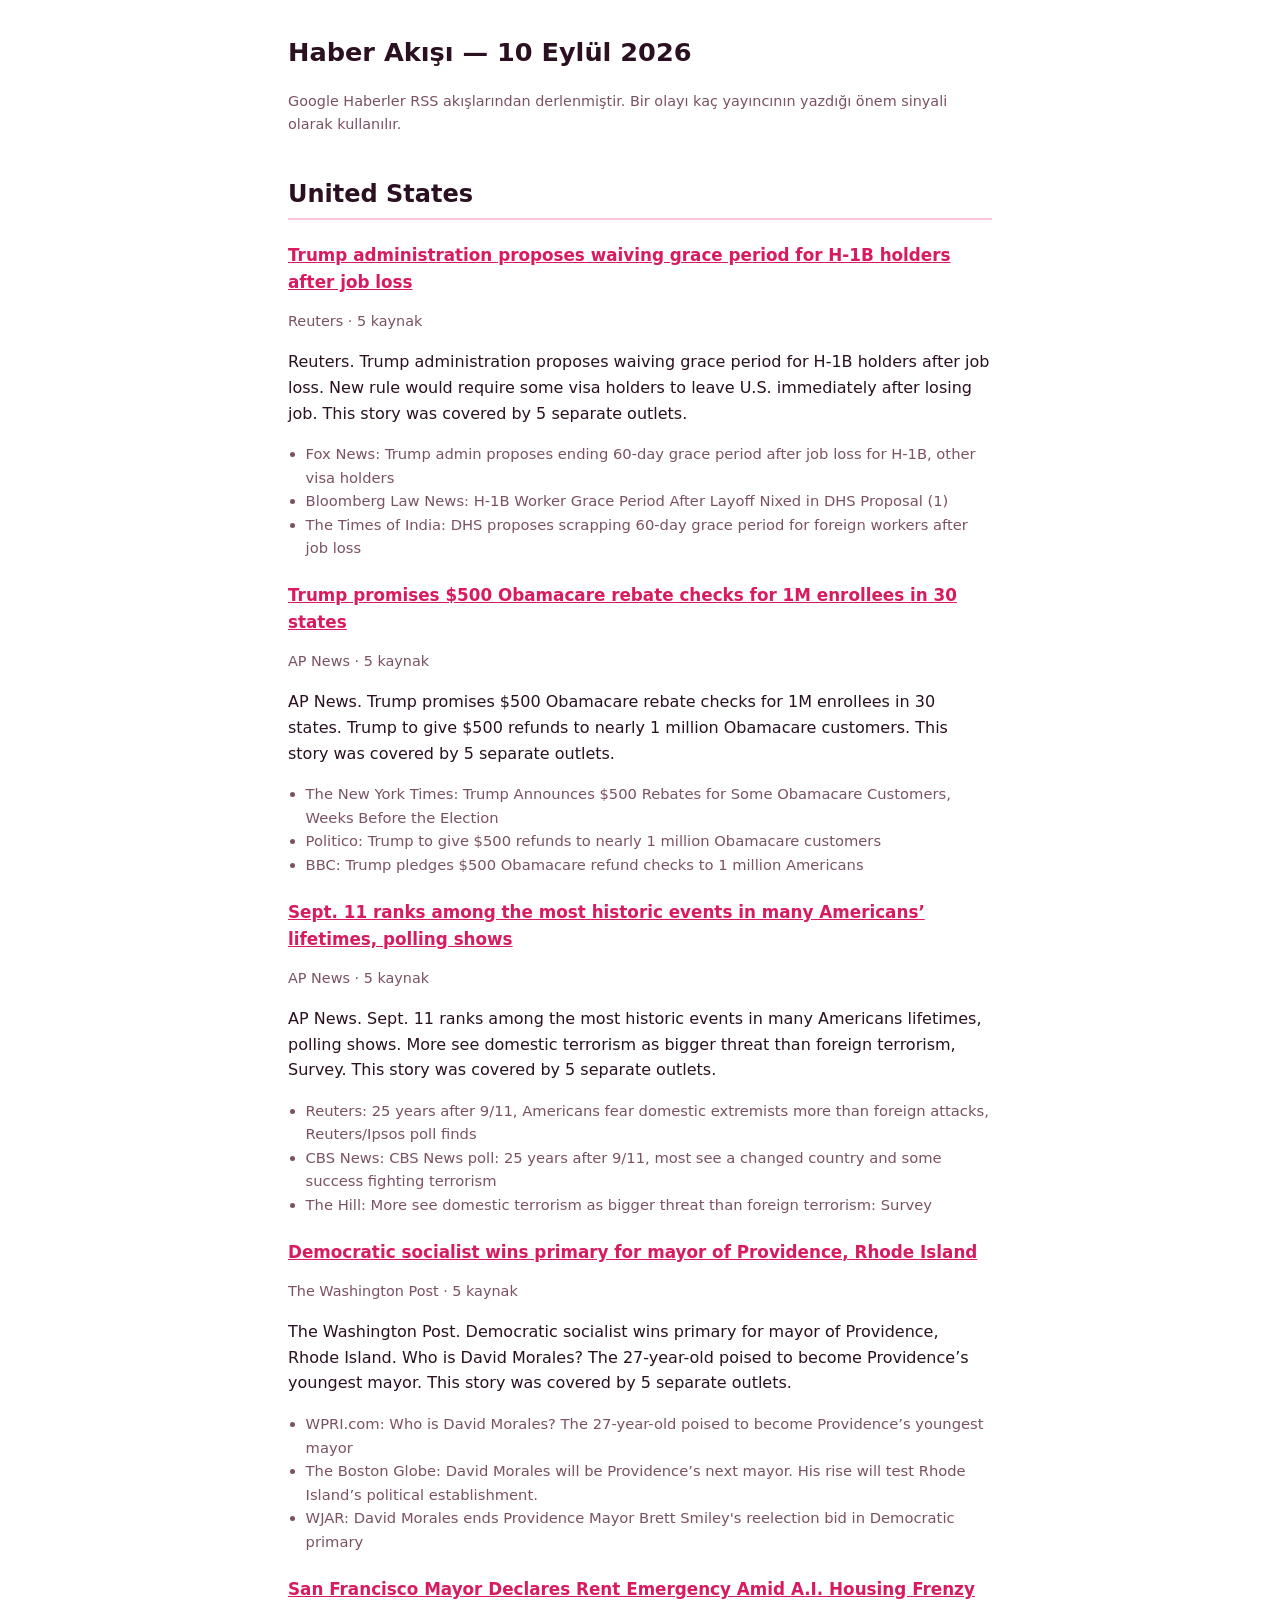
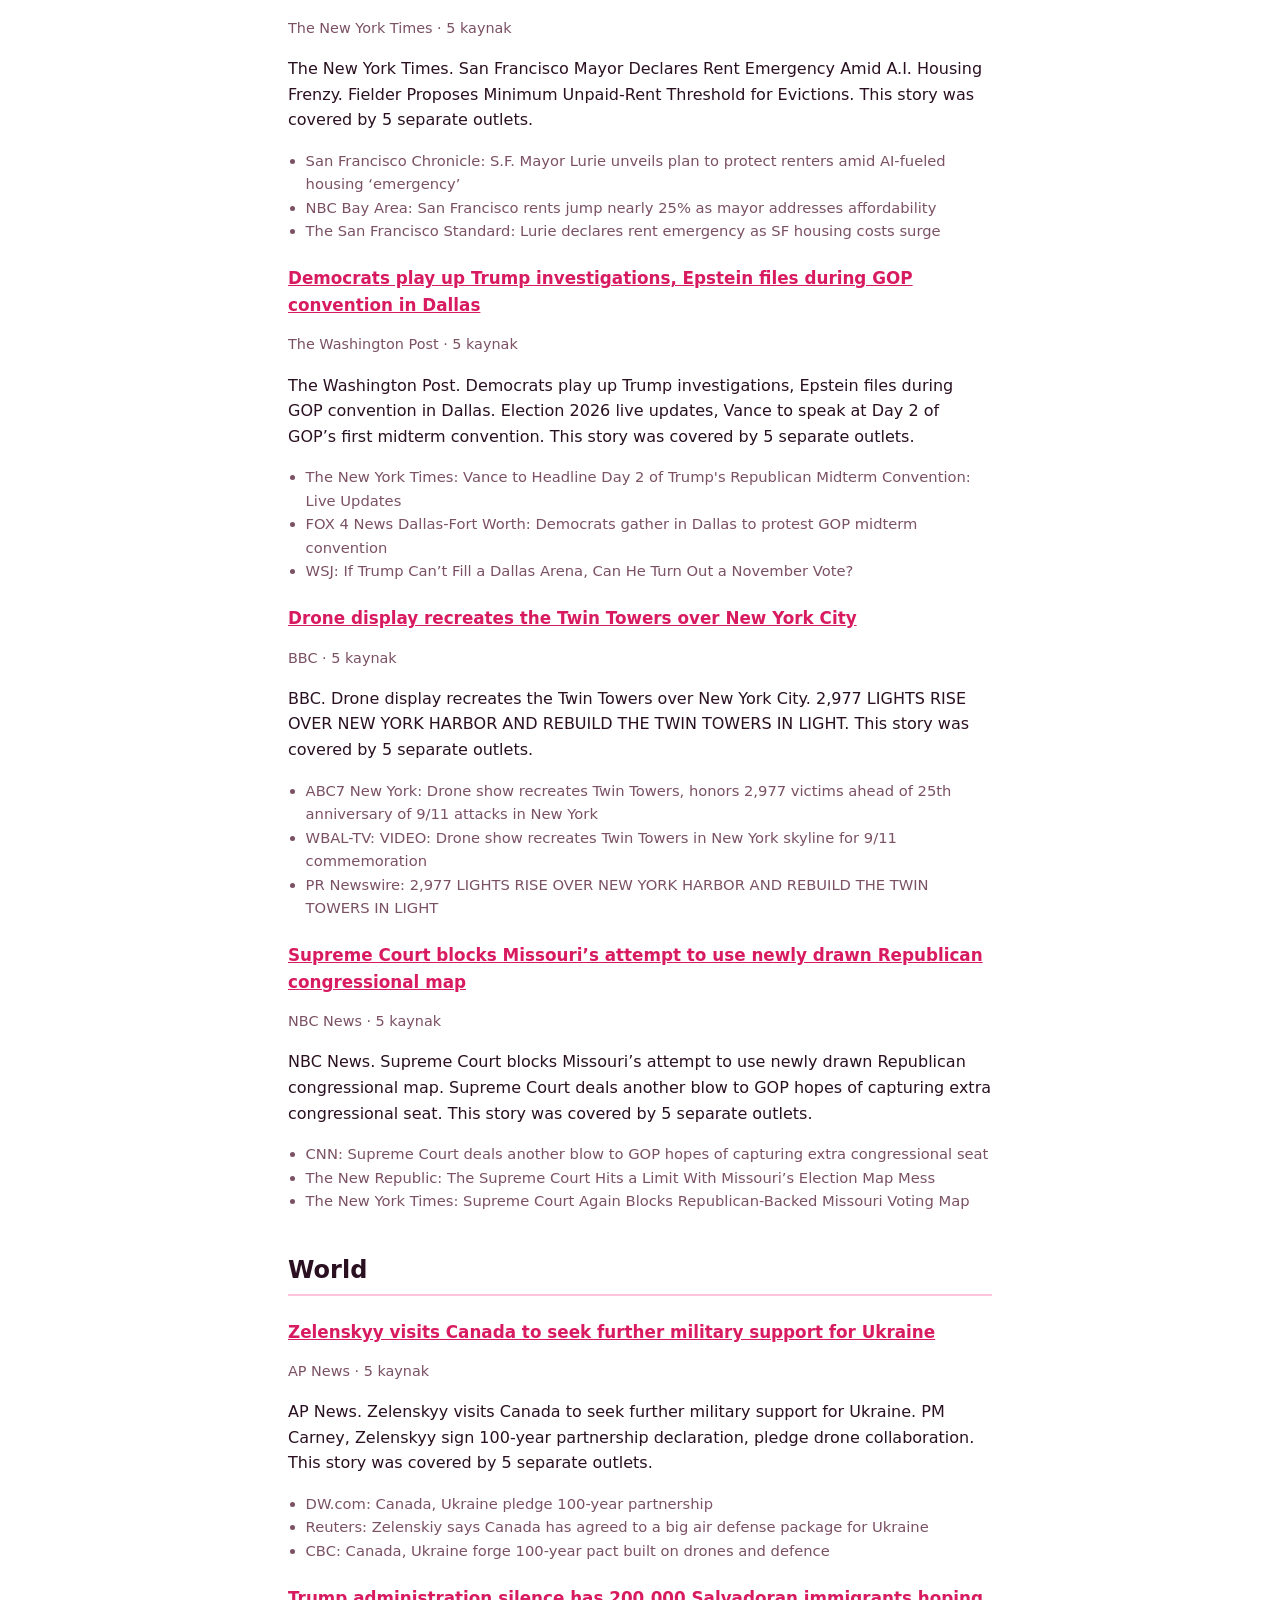
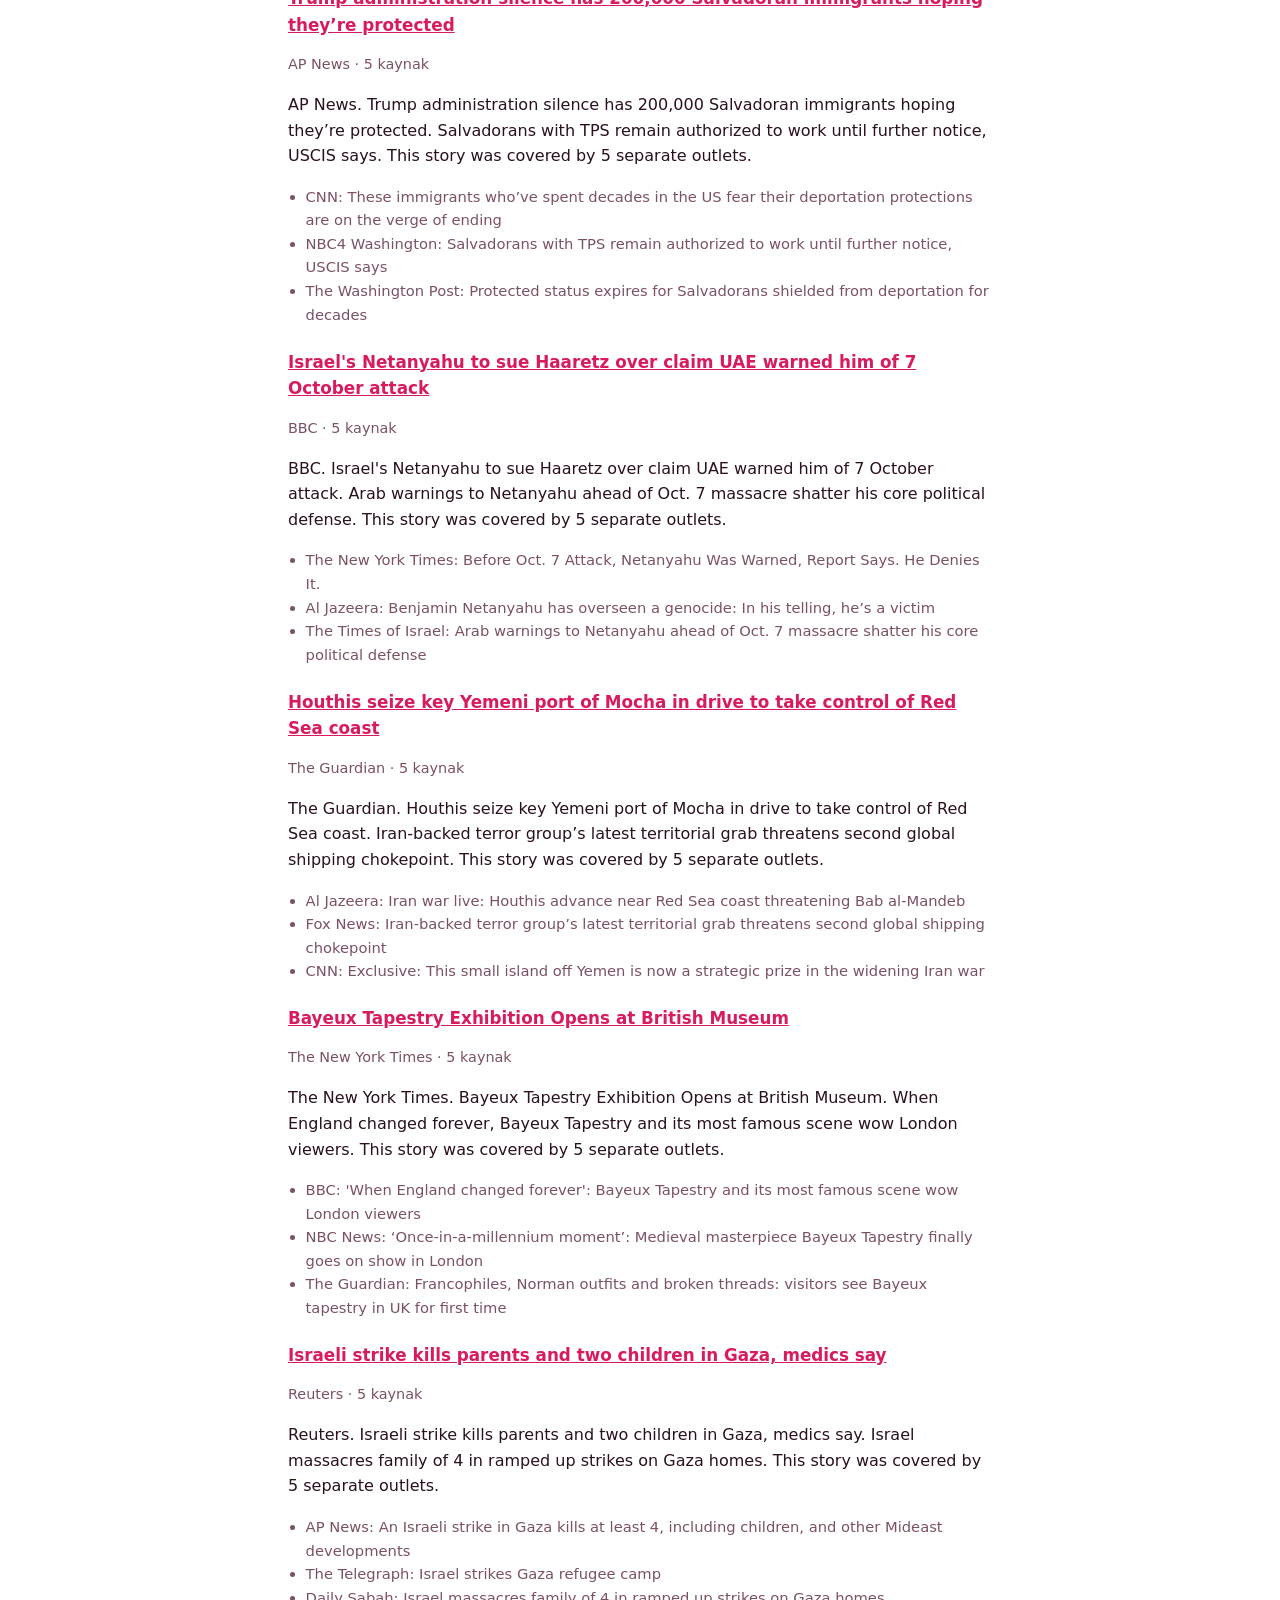
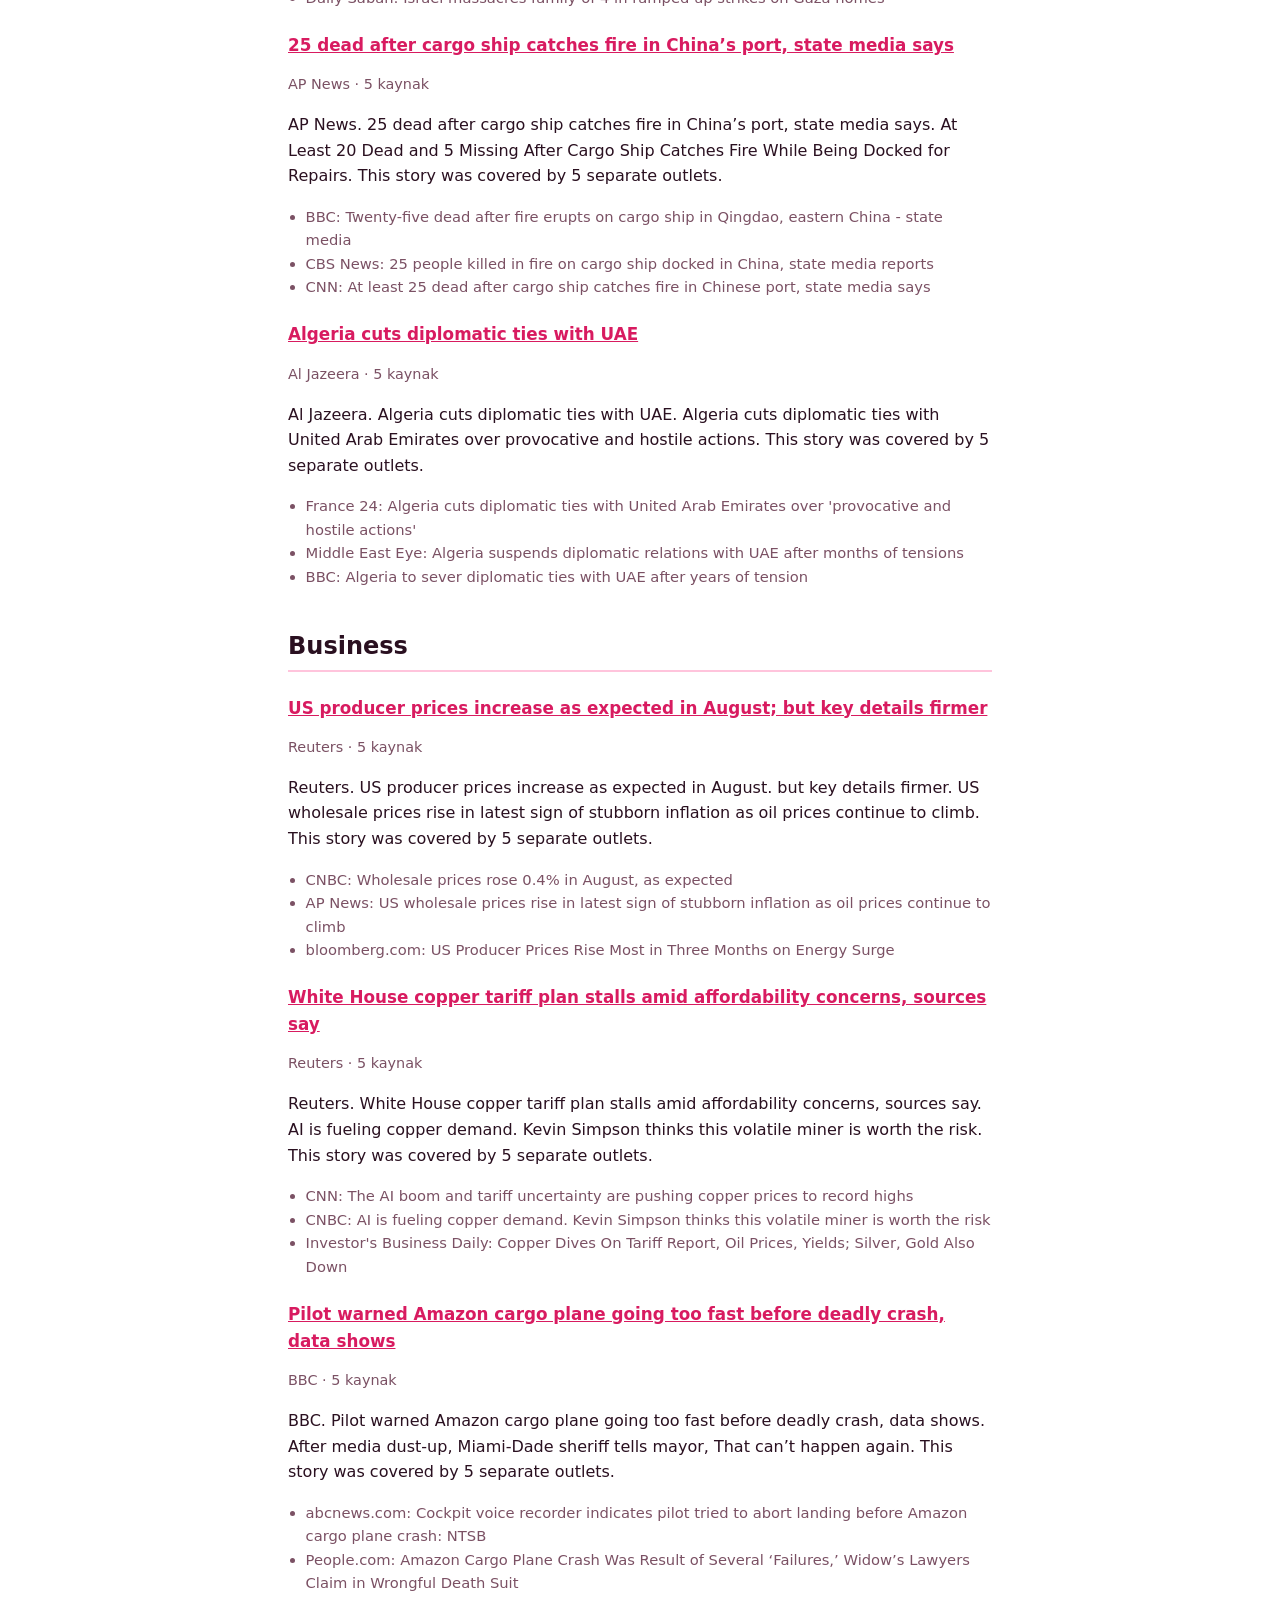
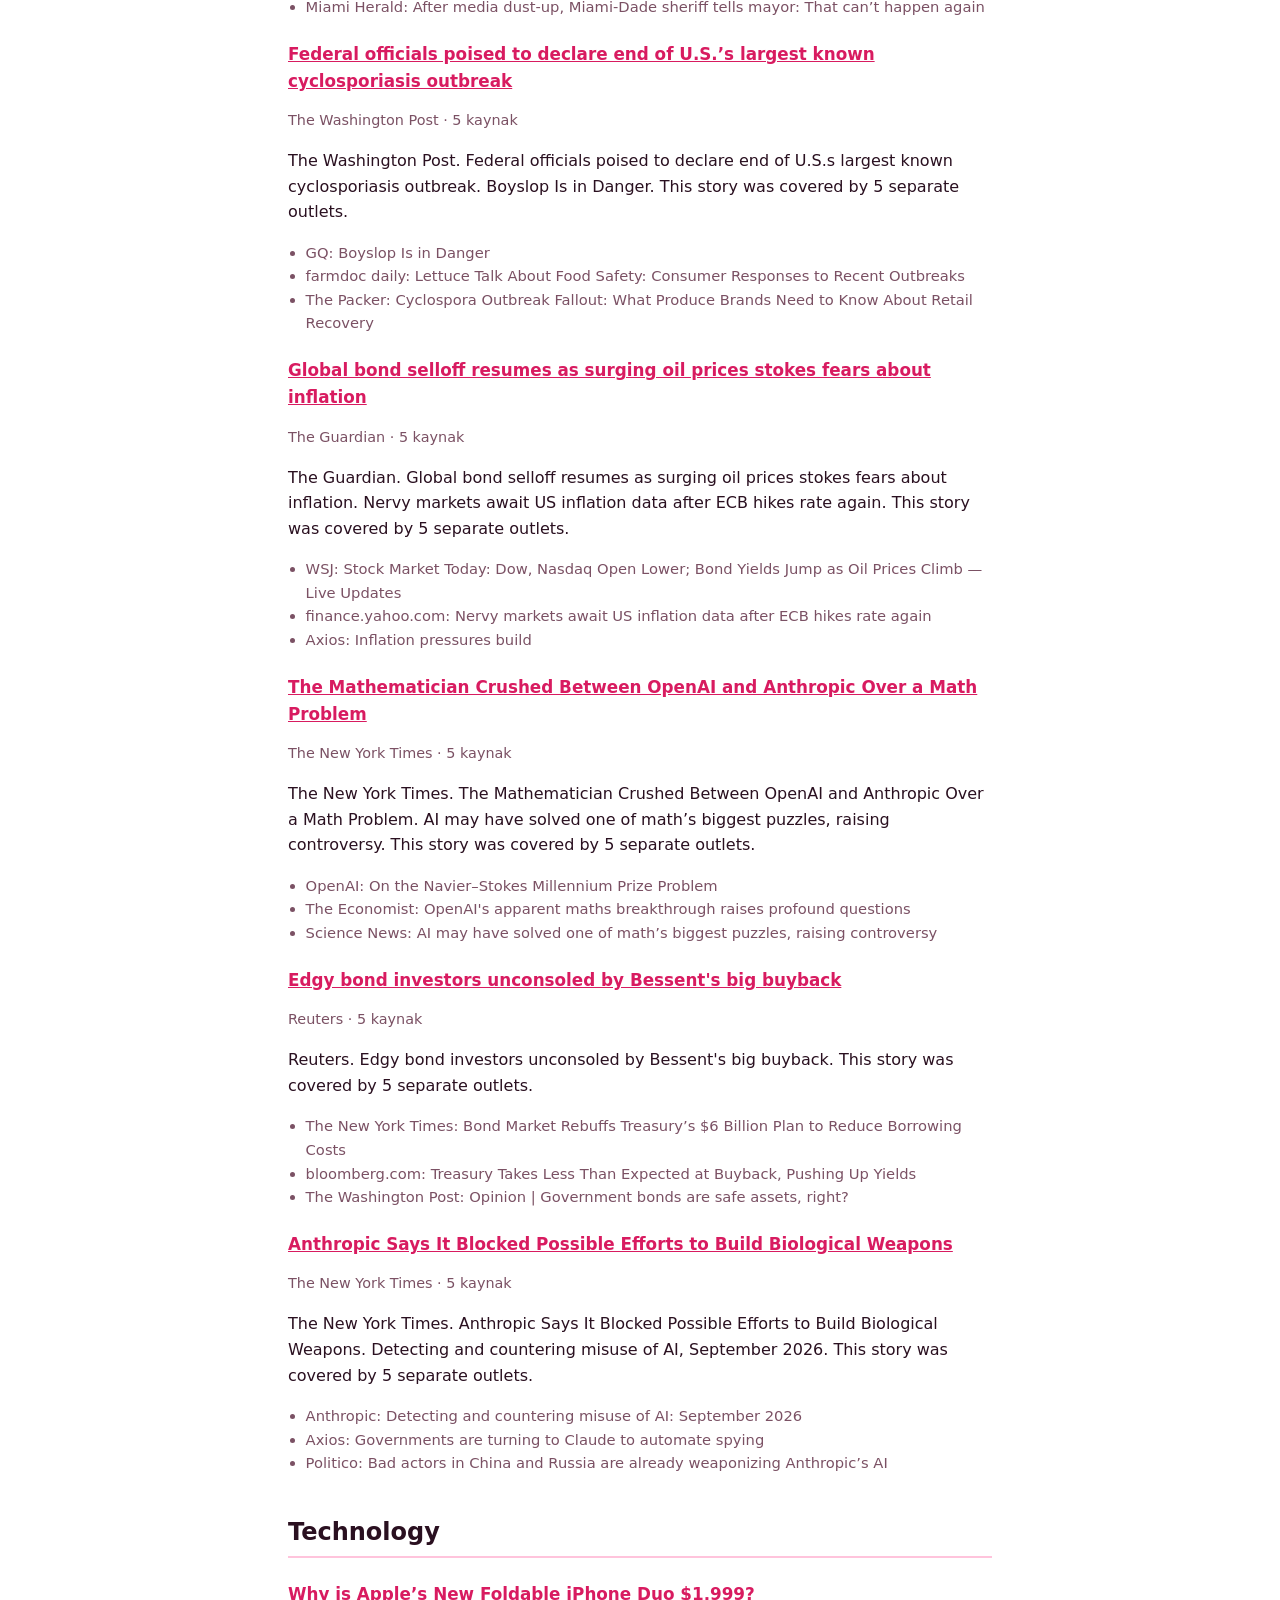
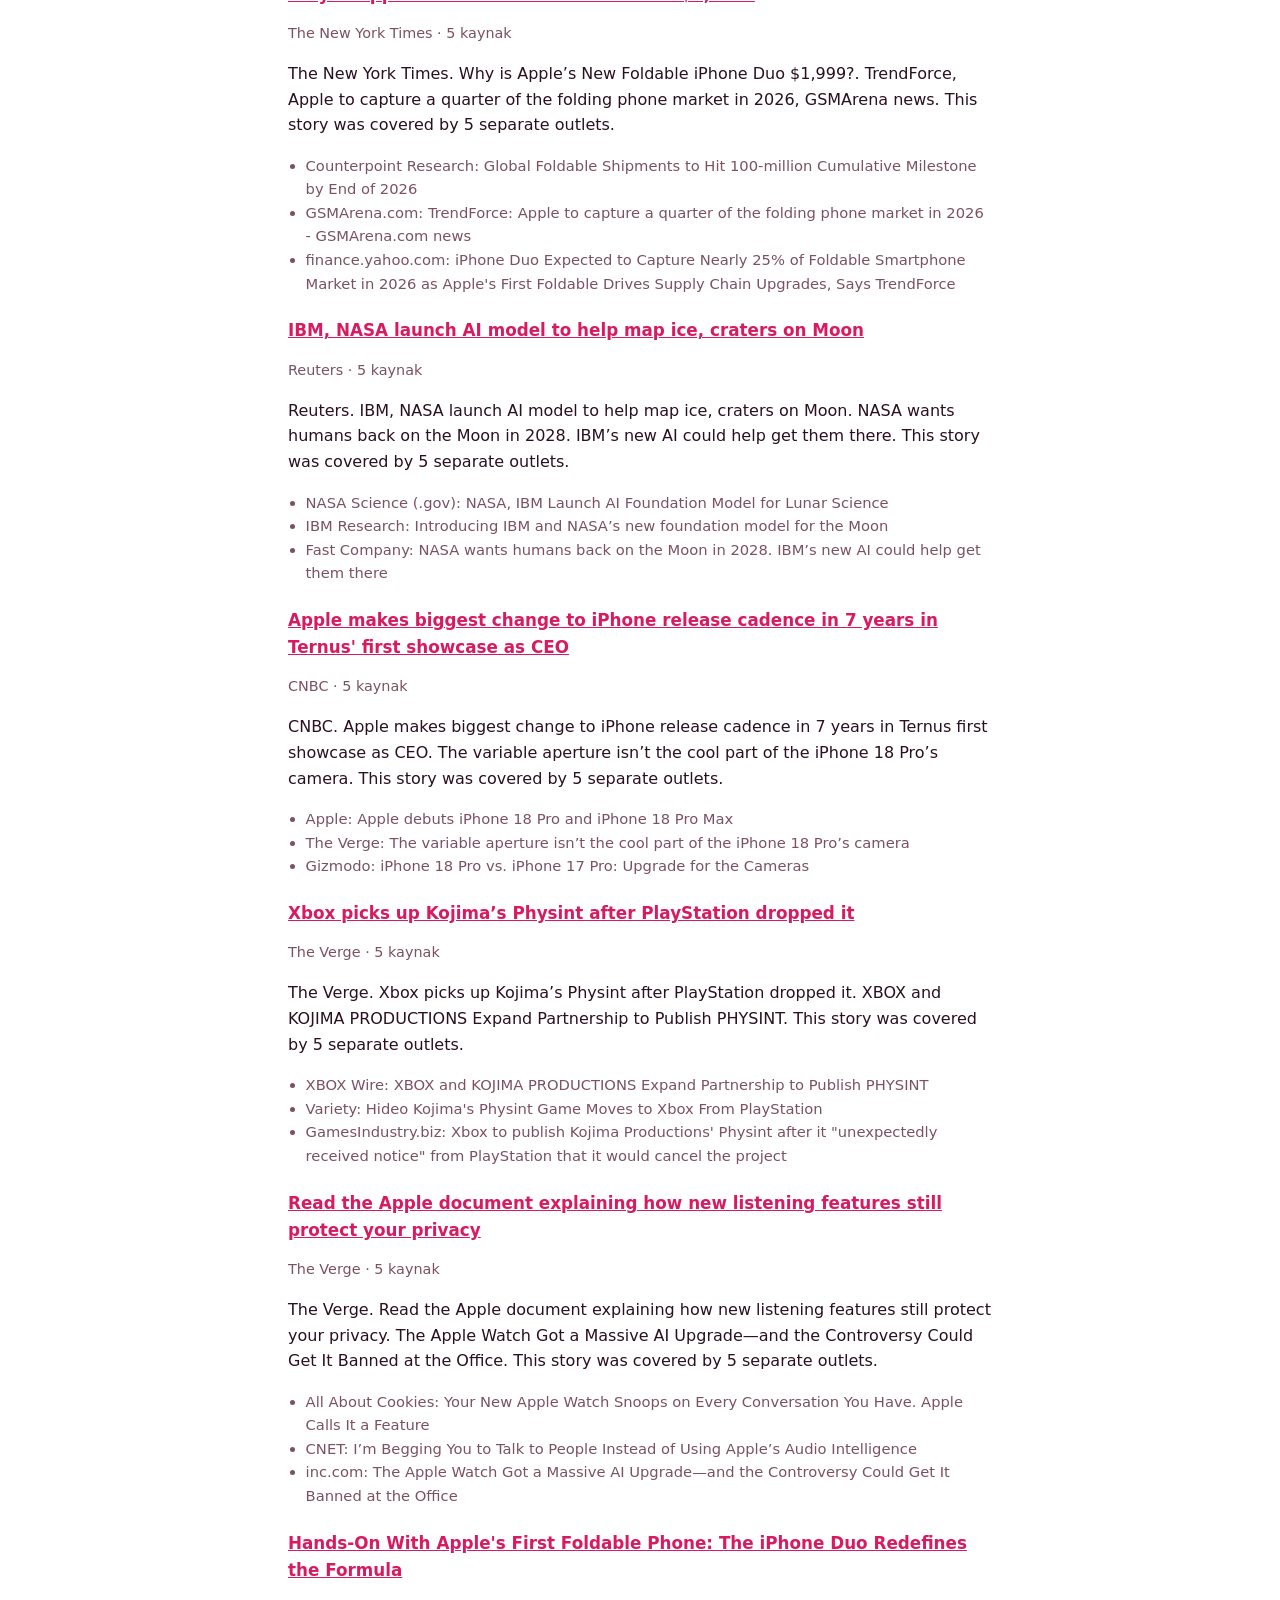
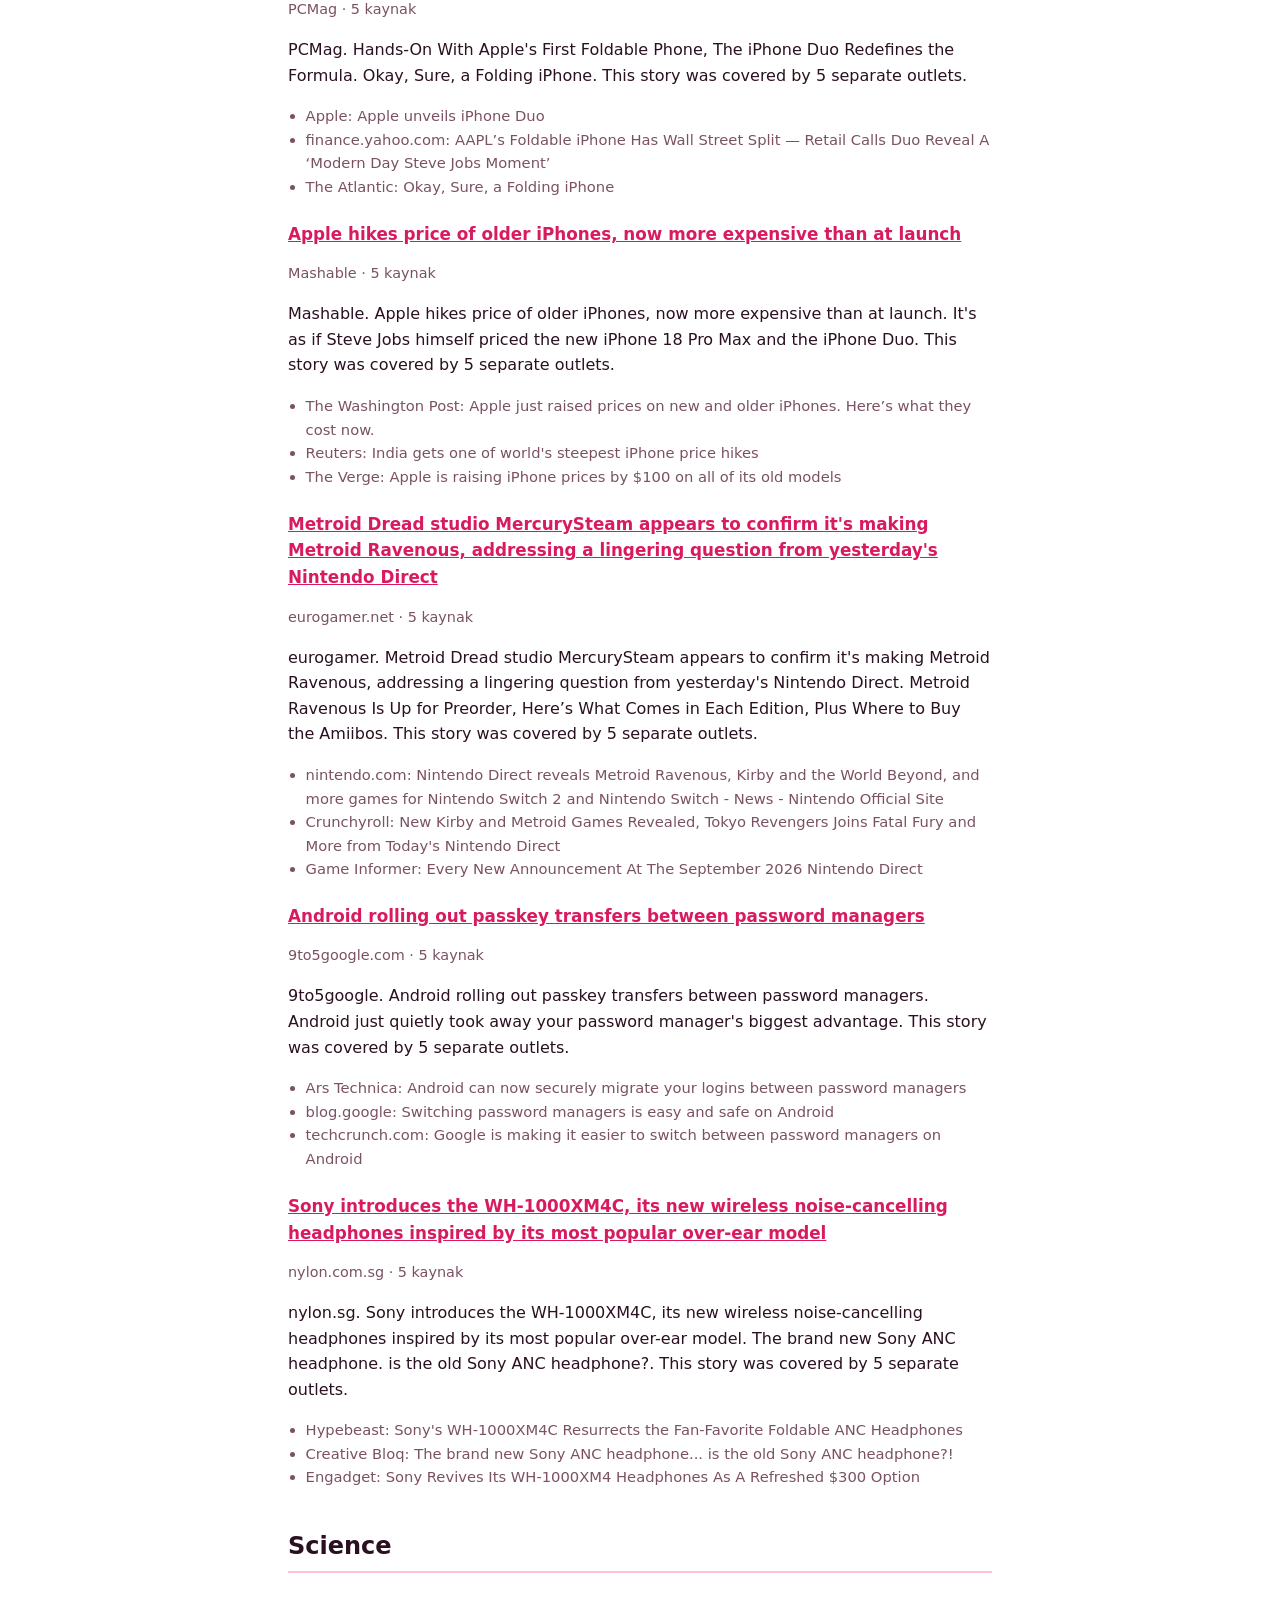
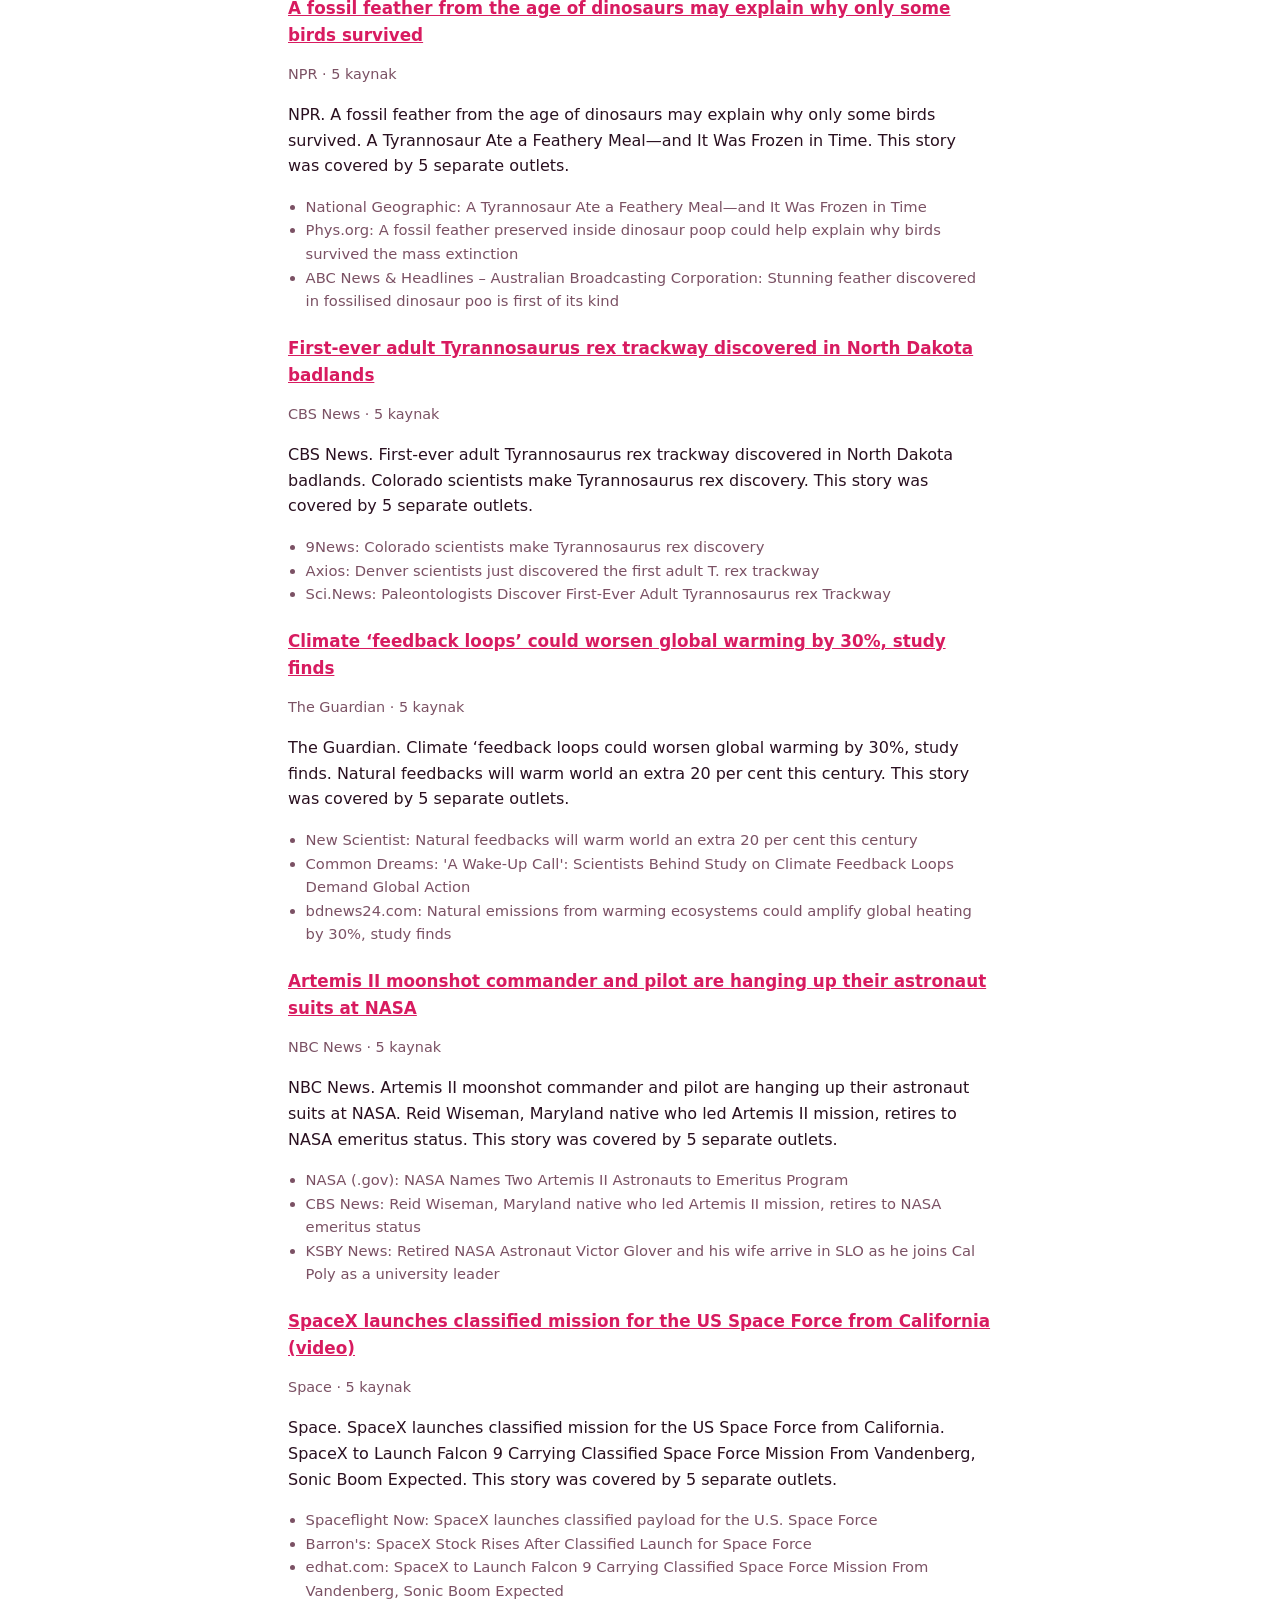
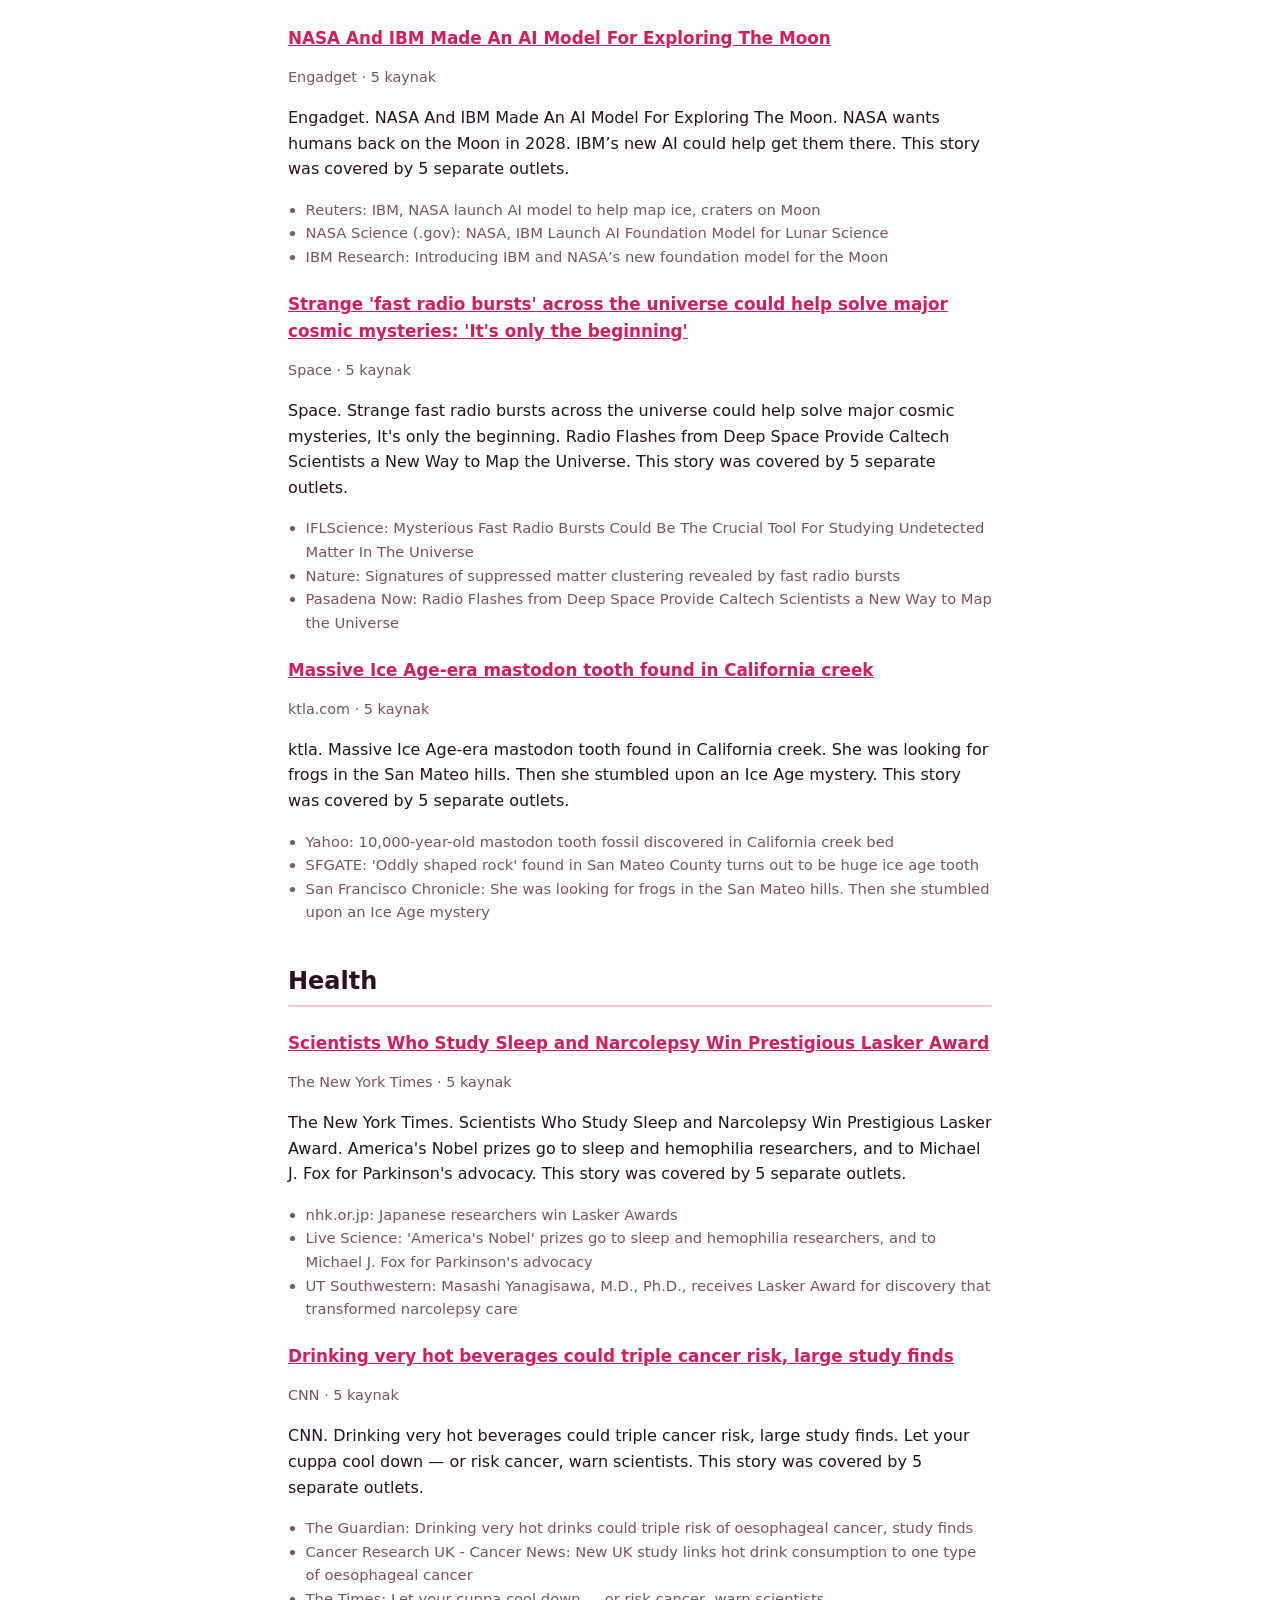
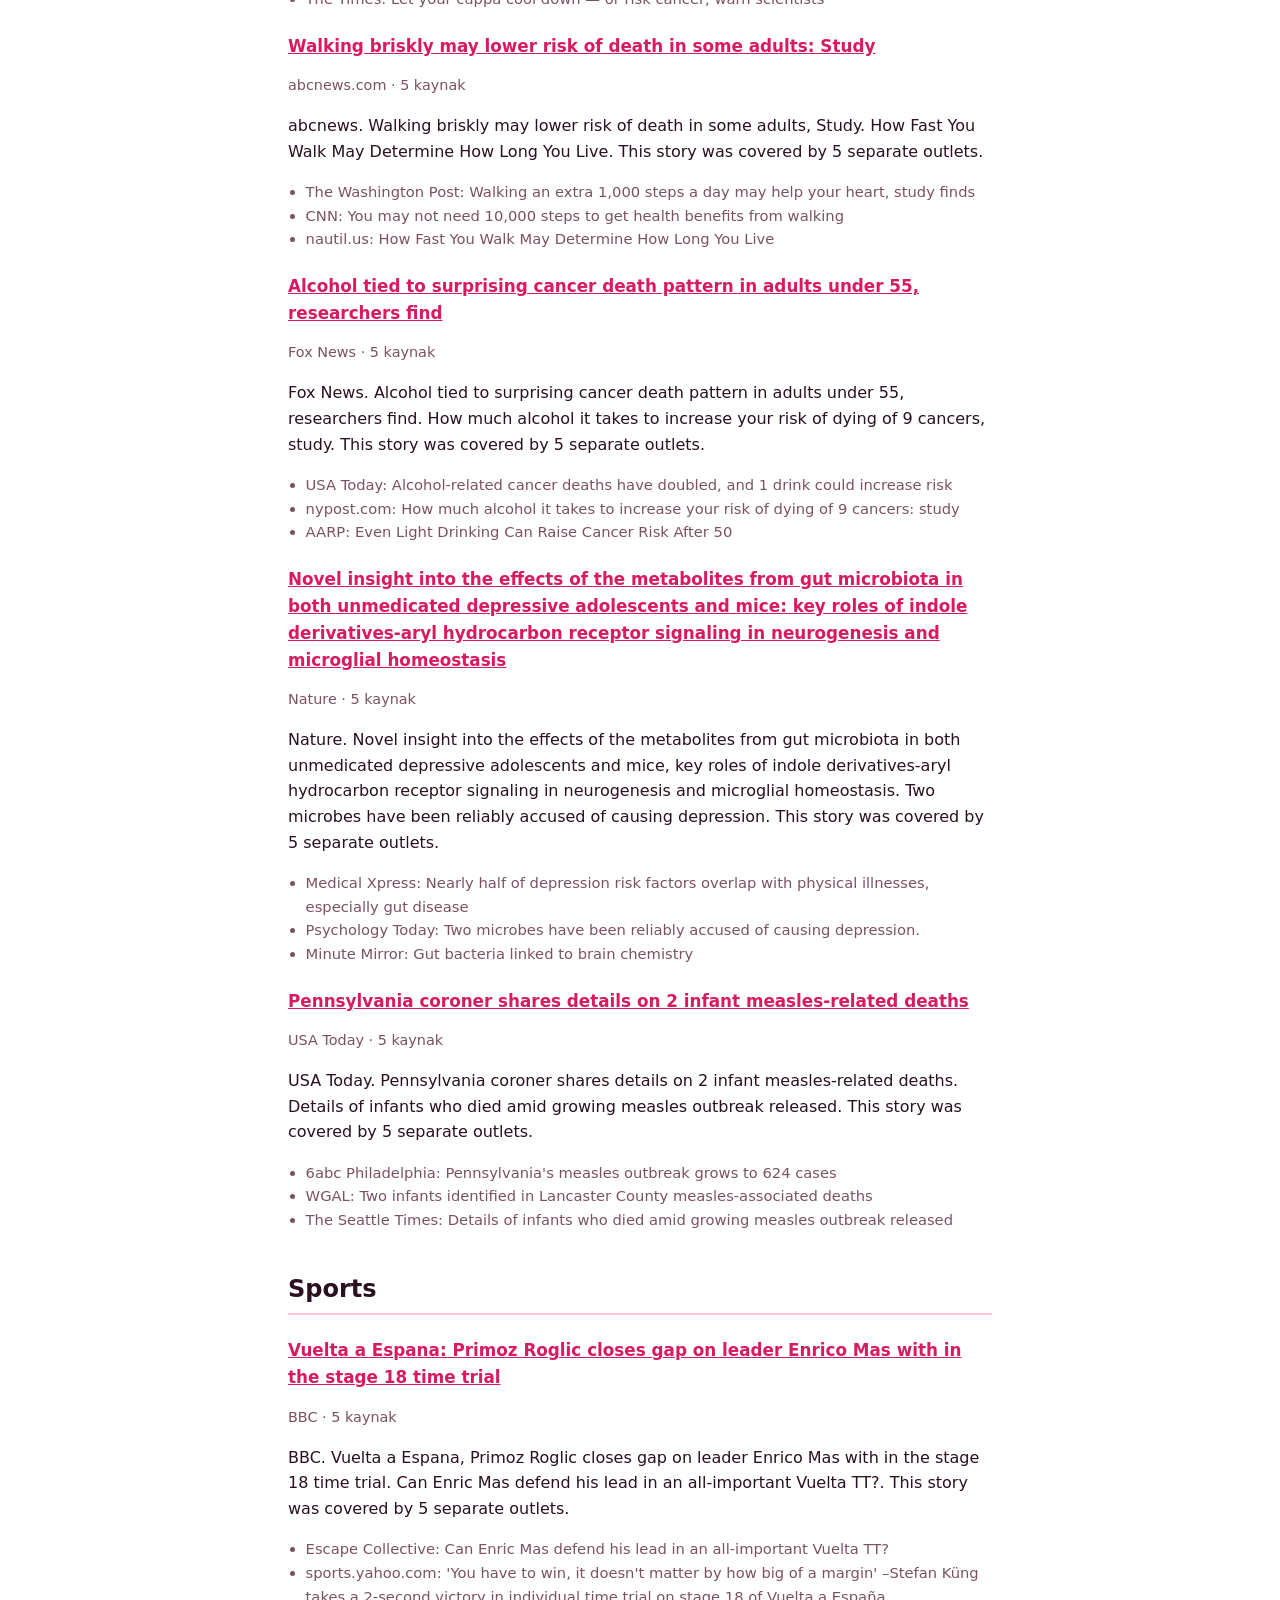
==== commit eb0d78c9: "Gemini kotasını boşa yakan zinciri kır Actions beş çalışmadır kırmızıydı, site yayınlanmaya devam et" ====
--- a/site/bulten-en.html
+++ b/site/bulten-en.html
@@ -11,29 +11,39 @@
 <p class="meta">Reuters · 5 kaynak</p>
 <p>Reuters. Trump administration proposes waiving grace period for H-1B holders after job loss. New rule would require some visa holders to leave U.S. immediately after losing job. This story was covered by 5 separate outlets.</p>
 <ul>
-<li>The Washington Post: New rule would require some visa holders to leave U.S. immediately after losing job</li>
-<li>Bloomberg Law News: H-1B Workers’ Grace Period After Layoff Nixed in DHS Proposal</li>
 <li>Fox News: Trump admin proposes ending 60-day grace period after job loss for H-1B, other visa holders</li>
+<li>Bloomberg Law News: H-1B Worker Grace Period After Layoff Nixed in DHS Proposal (1)</li>
+<li>The Times of India: DHS proposes scrapping 60-day grace period for foreign workers after job loss</li>
+</ul>
+</article>
+<article>
+<h3><a href="https://news.google.com/rss/articles/[base64]?oc=5">Trump promises $500 Obamacare rebate checks for 1M enrollees in 30 states</a></h3>
+<p class="meta">AP News · 5 kaynak</p>
+<p>AP News. Trump promises $500 Obamacare rebate checks for 1M enrollees in 30 states. Trump to give $500 refunds to nearly 1 million Obamacare customers. This story was covered by 5 separate outlets.</p>
+<ul>
+<li>The New York Times: Trump Announces $500 Rebates for Some Obamacare Customers, Weeks Before the Election</li>
+<li>Politico: Trump to give $500 refunds to nearly 1 million Obamacare customers</li>
+<li>BBC: Trump pledges $500 Obamacare refund checks to 1 million Americans</li>
 </ul>
 </article>
 <article>
 <h3><a href="https://news.google.com/rss/articles/[base64]?oc=5">Sept. 11 ranks among the most historic events in many Americans’ lifetimes, polling shows</a></h3>
 <p class="meta">AP News · 5 kaynak</p>
-<p>AP News. Sept. 11 ranks among the most historic events in many Americans lifetimes, polling shows. 25 years after 9/11, The evolving terror threat. This story was covered by 5 separate outlets.</p>
+<p>AP News. Sept. 11 ranks among the most historic events in many Americans lifetimes, polling shows. More see domestic terrorism as bigger threat than foreign terrorism, Survey. This story was covered by 5 separate outlets.</p>
 <ul>
 <li>Reuters: 25 years after 9/11, Americans fear domestic extremists more than foreign attacks, Reuters/Ipsos poll finds</li>
 <li>CBS News: CBS News poll: 25 years after 9/11, most see a changed country and some success fighting terrorism</li>
-<li>FOX 5 DC: 25 years after 9/11: The evolving terror threat</li>
+<li>The Hill: More see domestic terrorism as bigger threat than foreign terrorism: Survey</li>
 </ul>
 </article>
 <article>
 <h3><a href="https://news.google.com/rss/articles/[base64]?oc=5">Democratic socialist wins primary for mayor of Providence, Rhode Island</a></h3>
 <p class="meta">The Washington Post · 5 kaynak</p>
-<p>The Washington Post. Democratic socialist wins primary for mayor of Providence, Rhode Island. Can the Mamdani model travel?. This story was covered by 5 separate outlets.</p>
-<ul>
-<li>The Boston Globe: David Morales unseats Providence Mayor Brett Smiley</li>
+<p>The Washington Post. Democratic socialist wins primary for mayor of Providence, Rhode Island. Who is David Morales? The 27-year-old poised to become Providence’s youngest mayor. This story was covered by 5 separate outlets.</p>
+<ul>
+<li>WPRI.com: Who is David Morales? The 27-year-old poised to become Providence’s youngest mayor</li>
+<li>The Boston Globe: David Morales will be Providence’s next mayor. His rise will test Rhode Island’s political establishment.</li>
 <li>WJAR: David Morales ends Providence Mayor Brett Smiley's reelection bid in Democratic primary</li>
-<li>Politico: Can the Mamdani model travel?</li>
 </ul>
 </article>
 <article>
@@ -52,7 +62,7 @@
 <p>The Washington Post. Democrats play up Trump investigations, Epstein files during GOP convention in Dallas. Election 2026 live updates, Vance to speak at Day 2 of GOP’s first midterm convention. This story was covered by 5 separate outlets.</p>
 <ul>
 <li>The New York Times: Vance to Headline Day 2 of Trump's Republican Midterm Convention: Live Updates</li>
-<li>fox4news.com: Democrats gather in Dallas to protest GOP midterm convention</li>
+<li>FOX 4 News Dallas-Fort Worth: Democrats gather in Dallas to protest GOP midterm convention</li>
 <li>WSJ: If Trump Can’t Fill a Dallas Arena, Can He Turn Out a November Vote?</li>
 </ul>
 </article>
@@ -62,49 +72,29 @@
 <p>BBC. Drone display recreates the Twin Towers over New York City. 2,977 LIGHTS RISE OVER NEW YORK HARBOR AND REBUILD THE TWIN TOWERS IN LIGHT. This story was covered by 5 separate outlets.</p>
 <ul>
 <li>ABC7 New York: Drone show recreates Twin Towers, honors 2,977 victims ahead of 25th anniversary of 9/11 attacks in New York</li>
-<li>Yahoo: Drones recreate Twin Towers in New York City to mark 25th anniversary of 9/11</li>
 <li>WBAL-TV: VIDEO: Drone show recreates Twin Towers in New York skyline for 9/11 commemoration</li>
-</ul>
-</article>
-<article>
-<h3><a href="https://news.google.com/rss/articles/CBMifEFVX3lxTE51SGdSWlUzbmUtTXFlWlQ5VjJ5UHdCejhCUEdDS1JCcGxlSUZ6azJMdEtpLUo1NVVxT0JqWnJHSzBOUDNWSWdSMnVwdTRnWERsakVFNFh3bGM5MVNQdm5zRFhWeXBXVDlqZUV6R2k4SnppeHF0STZ5blNZUTk?oc=5">George W. Bush says Americans &quot;don't pay attention to the lesson of 9/11&quot;</a></h3>
-<p class="meta">CBS News · 5 kaynak</p>
-<p>CBS News. George W. Bush says Americans don't pay attention to the lesson of 9/11. For horrible moment, Bush White House thought US military shot down Flight 93. This story was covered by 5 separate outlets.</p>
-<ul>
-<li>NBC 5 Dallas-Fort Worth: ‘I didn't want us to lose our soul': George W. Bush, Condoleezza Rice remember 9/11</li>
-<li>Fox News: For 'horrible moment,' Bush White House thought US military shot down Flight 93</li>
-<li>TODAY.com: George W. Bush Recalls Becoming a ‘Wartime President’ on 9/11 In His Only Public Comments About 25th Anniversary</li>
+<li>PR Newswire: 2,977 LIGHTS RISE OVER NEW YORK HARBOR AND REBUILD THE TWIN TOWERS IN LIGHT</li>
 </ul>
 </article>
 <article>
 <h3><a href="https://news.google.com/rss/articles/[base64]?oc=5">Supreme Court blocks Missouri’s attempt to use newly drawn Republican congressional map</a></h3>
 <p class="meta">NBC News · 5 kaynak</p>
-<p>NBC News. Supreme Court blocks Missouri’s attempt to use newly drawn Republican congressional map. Missouri Sec. of State orders old congressional map to be used instead of Trump-backed. This story was covered by 5 separate outlets.</p>
-<ul>
+<p>NBC News. Supreme Court blocks Missouri’s attempt to use newly drawn Republican congressional map. Supreme Court deals another blow to GOP hopes of capturing extra congressional seat. This story was covered by 5 separate outlets.</p>
+<ul>
+<li>CNN: Supreme Court deals another blow to GOP hopes of capturing extra congressional seat</li>
+<li>The New Republic: The Supreme Court Hits a Limit With Missouri’s Election Map Mess</li>
 <li>The New York Times: Supreme Court Again Blocks Republican-Backed Missouri Voting Map</li>
-<li>KRCG: Missouri Sec. of State orders old congressional map to be used instead of Trump-backed</li>
-<li>CNN: Supreme Court deals another blow to GOP hopes to capture extra congressional seat</li>
 </ul>
 </article>
 <h2>World</h2>
 <article>
-<h3><a href="https://www.bbc.co.uk/news/articles/c4g7vr0lngwo?at_medium=RSS&amp;at_campaign=rss">Yemen's Houthis reportedly seize strategic Red Sea port of Mokha</a></h3>
-<p class="meta">BBC · 5 kaynak</p>
-<p>BBC. Yemen's Houthis reportedly seize strategic Red Sea port of Mokha. Yemen risks a return to civil war as Iran-backed rebels target a vital oil shipping route. This story was covered by 5 separate outlets.</p>
-<ul>
-<li>The New York Times: Houthis Seize Strategic Red Sea Port, a Major Victory for Iranian Ally</li>
-<li>military.com: Iran-Backed Houthi Rebels Take Strategic Port City in Yemen, Raising Threat to Red Sea Shipping</li>
-<li>Reuters: Houthis advance along Yemeni coast, threaten Saudi oil exports in the Red Sea</li>
-</ul>
-</article>
-<article>
 <h3><a href="https://news.google.com/rss/articles/[base64]?oc=5">Zelenskyy visits Canada to seek further military support for Ukraine</a></h3>
 <p class="meta">AP News · 5 kaynak</p>
-<p>AP News. Zelenskyy visits Canada to seek further military support for Ukraine. Canada Targets Millions of Drones, With a Third Going to Ukraine. This story was covered by 5 separate outlets.</p>
-<ul>
+<p>AP News. Zelenskyy visits Canada to seek further military support for Ukraine. PM Carney, Zelenskyy sign 100-year partnership declaration, pledge drone collaboration. This story was covered by 5 separate outlets.</p>
+<ul>
+<li>DW.com: Canada, Ukraine pledge 100-year partnership</li>
 <li>Reuters: Zelenskiy says Canada has agreed to a big air defense package for Ukraine</li>
-<li>CBC: Ukrainian President Volodymyr Zelenskyy arrives in Canada</li>
-<li>dw.com: Canada, Ukraine pledge 100-year partnership</li>
+<li>CBC: Canada, Ukraine forge 100-year pact built on drones and defence</li>
 </ul>
 </article>
 <article>
@@ -118,12 +108,32 @@
 </ul>
 </article>
 <article>
+<h3><a href="https://www.bbc.co.uk/news/articles/c1kxwm870g1o?at_medium=RSS&amp;at_campaign=rss">Israel's Netanyahu to sue Haaretz over claim UAE warned him of 7 October attack</a></h3>
+<p class="meta">BBC · 5 kaynak</p>
+<p>BBC. Israel's Netanyahu to sue Haaretz over claim UAE warned him of 7 October attack. Arab warnings to Netanyahu ahead of Oct. 7 massacre shatter his core political defense. This story was covered by 5 separate outlets.</p>
+<ul>
+<li>The New York Times: Before Oct. 7 Attack, Netanyahu Was Warned, Report Says. He Denies It.</li>
+<li>Al Jazeera: Benjamin Netanyahu has overseen a genocide: In his telling, he’s a victim</li>
+<li>The Times of Israel: Arab warnings to Netanyahu ahead of Oct. 7 massacre shatter his core political defense</li>
+</ul>
+</article>
+<article>
+<h3><a href="https://www.theguardian.com/world/2026/sep/10/houthis-seize-key-port-mocha-yemen-red-sea-coast-iran-saudi-arabia-us">Houthis seize key Yemeni port of Mocha in drive to take control of Red Sea coast</a></h3>
+<p class="meta">The Guardian · 5 kaynak</p>
+<p>The Guardian. Houthis seize key Yemeni port of Mocha in drive to take control of Red Sea coast. Iran-backed terror group’s latest territorial grab threatens second global shipping chokepoint. This story was covered by 5 separate outlets.</p>
+<ul>
+<li>Al Jazeera: Iran war live: Houthis advance near Red Sea coast threatening Bab al-Mandeb</li>
+<li>Fox News: Iran-backed terror group’s latest territorial grab threatens second global shipping chokepoint</li>
+<li>CNN: Exclusive: This small island off Yemen is now a strategic prize in the widening Iran war</li>
+</ul>
+</article>
+<article>
 <h3><a href="https://news.google.com/rss/articles/[base64]?oc=5">Bayeux Tapestry Exhibition Opens at British Museum</a></h3>
 <p class="meta">The New York Times · 5 kaynak</p>
-<p>The New York Times. Bayeux Tapestry Exhibition Opens at British Museum. Francophiles, Norman outfits and broken threads, visitors see Bayeux tapestry in UK for first time. This story was covered by 5 separate outlets.</p>
-<ul>
+<p>The New York Times. Bayeux Tapestry Exhibition Opens at British Museum. When England changed forever, Bayeux Tapestry and its most famous scene wow London viewers. This story was covered by 5 separate outlets.</p>
+<ul>
+<li>BBC: 'When England changed forever': Bayeux Tapestry and its most famous scene wow London viewers</li>
 <li>NBC News: ‘Once-in-a-millennium moment’: Medieval masterpiece Bayeux Tapestry finally goes on show in London</li>
-<li>BBC: Bayeux Tapestry replica goes on display in Aberdeenshire</li>
 <li>The Guardian: Francophiles, Norman outfits and broken threads: visitors see Bayeux tapestry in UK for first time</li>
 </ul>
 </article>
@@ -140,11 +150,11 @@
 <article>
 <h3><a href="https://news.google.com/rss/articles/CBMiiAFBVV95cUxORjdldnRvUmNNb3RqaEtnYWVMazltaHFkaTBrMTNROE4za3ZFOTVMQVV4Ry1WN1dueldhcXVMMG91amd4LVhjYXhmZE1sX3ZRdnFOZFJPZkdqMTk1VUhsQnNjU3NEMEZnYVFDTlYyYjZfVHNvNTEtNmxfMUh6V2pQeE1PVkVqdjJu?oc=5">25 dead after cargo ship catches fire in China’s port, state media says</a></h3>
 <p class="meta">AP News · 5 kaynak</p>
-<p>AP News. 25 dead after cargo ship catches fire in China’s port, state media says. Cargo vessel fire at east China shipyard kills 25. This story was covered by 5 separate outlets.</p>
+<p>AP News. 25 dead after cargo ship catches fire in China’s port, state media says. At Least 20 Dead and 5 Missing After Cargo Ship Catches Fire While Being Docked for Repairs. This story was covered by 5 separate outlets.</p>
 <ul>
 <li>BBC: Twenty-five dead after fire erupts on cargo ship in Qingdao, eastern China - state media</li>
+<li>CBS News: 25 people killed in fire on cargo ship docked in China, state media reports</li>
 <li>CNN: At least 25 dead after cargo ship catches fire in Chinese port, state media says</li>
-<li>CBS News: 25 people killed in fire on cargo ship docked in China, state media reports</li>
 </ul>
 </article>
 <article>
@@ -157,25 +167,25 @@
 <li>BBC: Algeria to sever diplomatic ties with UAE after years of tension</li>
 </ul>
 </article>
-<article>
-<h3><a href="https://news.google.com/rss/articles/CBMiWkFVX3lxTE45YzhFYklFSXFRNlRzazMxVW84WEFWTTJxLTVpQjRTdElXUVNEWndNX1BjTHJ3dUtpQWM0SXFqS3MzTG80bmQ1emJtaVRWa0RpbVRLbUM4d2Nkdw?oc=5">Drug use may have begun 25,000 years ago, new research finds</a></h3>
-<p class="meta">BBC · 5 kaynak</p>
-<p>BBC. Drug use may have begun 25,000 years ago, new research finds. Ice Age origins of one of humanity's oldest drug habits discovered. This story was covered by 5 separate outlets.</p>
-<ul>
-<li>The New York Times: Scientists Discover the Earliest Evidence of Drug Use in Really Old Teeth</li>
-<li>Popular Science: Humans experimented with drugs 23,000 years earlier than we thought</li>
-<li>The Guardian: Indonesian foragers may have sucked on mind-altering nuts 25,000 years ago, research finds</li>
-</ul>
-</article>
 <h2>Business</h2>
 <article>
-<h3><a href="https://news.google.com/rss/articles/[base64]?oc=5">US wholesale prices rise in latest sign of stubborn inflation as oil prices continue to climb</a></h3>
-<p class="meta">AP News · 5 kaynak</p>
-<p>AP News. US wholesale prices rise in latest sign of stubborn inflation as oil prices continue to climb. US producer prices increase as expected in August. but key details firmer. This story was covered by 5 separate outlets.</p>
+<h3><a href="https://news.google.com/rss/articles/[base64]?oc=5">US producer prices increase as expected in August; but key details firmer</a></h3>
+<p class="meta">Reuters · 5 kaynak</p>
+<p>Reuters. US producer prices increase as expected in August. but key details firmer. US wholesale prices rise in latest sign of stubborn inflation as oil prices continue to climb. This story was covered by 5 separate outlets.</p>
 <ul>
 <li>CNBC: Wholesale prices rose 0.4% in August, as expected</li>
-<li>Bloomberg.com: US Producer Prices Rise Most in Three Months on Energy Surge</li>
-<li>CNN: Wholesale inflation picked up in August, as energy costs kept rising</li>
+<li>AP News: US wholesale prices rise in latest sign of stubborn inflation as oil prices continue to climb</li>
+<li>bloomberg.com: US Producer Prices Rise Most in Three Months on Energy Surge</li>
+</ul>
+</article>
+<article>
+<h3><a href="https://news.google.com/rss/articles/[base64]?oc=5">White House copper tariff plan stalls amid affordability concerns, sources say</a></h3>
+<p class="meta">Reuters · 5 kaynak</p>
+<p>Reuters. White House copper tariff plan stalls amid affordability concerns, sources say. AI is fueling copper demand. Kevin Simpson thinks this volatile miner is worth the risk. This story was covered by 5 separate outlets.</p>
+<ul>
+<li>CNN: The AI boom and tariff uncertainty are pushing copper prices to record highs</li>
+<li>CNBC: AI is fueling copper demand. Kevin Simpson thinks this volatile miner is worth the risk</li>
+<li>Investor's Business Daily: Copper Dives On Tariff Report, Oil Prices, Yields; Silver, Gold Also Down</li>
 </ul>
 </article>
 <article>
@@ -183,7 +193,7 @@
 <p class="meta">BBC · 5 kaynak</p>
 <p>BBC. Pilot warned Amazon cargo plane going too fast before deadly crash, data shows. After media dust-up, Miami-Dade sheriff tells mayor, That can’t happen again. This story was covered by 5 separate outlets.</p>
 <ul>
-<li>ABC News - Breaking News, Latest News and Videos: Cockpit voice recorder indicates pilot tried to abort landing before Amazon cargo plane crash: NTSB</li>
+<li>abcnews.com: Cockpit voice recorder indicates pilot tried to abort landing before Amazon cargo plane crash: NTSB</li>
 <li>People.com: Amazon Cargo Plane Crash Was Result of Several ‘Failures,’ Widow’s Lawyers Claim in Wrongful Death Suit</li>
 <li>Miami Herald: After media dust-up, Miami-Dade sheriff tells mayor: That can’t happen again</li>
 </ul>
@@ -199,13 +209,23 @@
 </ul>
 </article>
 <article>
+<h3><a href="https://news.google.com/rss/articles/[base64]?oc=5">Global bond selloff resumes as surging oil prices stokes fears about inflation</a></h3>
+<p class="meta">The Guardian · 5 kaynak</p>
+<p>The Guardian. Global bond selloff resumes as surging oil prices stokes fears about inflation. Nervy markets await US inflation data after ECB hikes rate again. This story was covered by 5 separate outlets.</p>
+<ul>
+<li>WSJ: Stock Market Today: Dow, Nasdaq Open Lower; Bond Yields Jump as Oil Prices Climb — Live Updates</li>
+<li>finance.yahoo.com: Nervy markets await US inflation data after ECB hikes rate again</li>
+<li>Axios: Inflation pressures build</li>
+</ul>
+</article>
+<article>
 <h3><a href="https://www.nytimes.com/2026/09/10/science/tristan-buckmaster-openai-math-navier-stokes.html">The Mathematician Crushed Between OpenAI and Anthropic Over a Math Problem</a></h3>
 <p class="meta">The New York Times · 5 kaynak</p>
-<p>The New York Times. The Mathematician Crushed Between OpenAI and Anthropic Over a Math Problem. OpenAI's apparent maths breakthrough raises profound questions. This story was covered by 5 separate outlets.</p>
-<ul>
-<li>qz.com: Second mathematician accuses OpenAI of dishonesty over training data</li>
+<p>The New York Times. The Mathematician Crushed Between OpenAI and Anthropic Over a Math Problem. AI may have solved one of math’s biggest puzzles, raising controversy. This story was covered by 5 separate outlets.</p>
+<ul>
+<li>OpenAI: On the Navier–Stokes Millennium Prize Problem</li>
 <li>The Economist: OpenAI's apparent maths breakthrough raises profound questions</li>
-<li>OpenAI: On the Navier–Stokes Millennium Prize Problem</li>
+<li>Science News: AI may have solved one of math’s biggest puzzles, raising controversy</li>
 </ul>
 </article>
 <article>
@@ -214,59 +234,39 @@
 <p>Reuters. Edgy bond investors unconsoled by Bessent's big buyback. This story was covered by 5 separate outlets.</p>
 <ul>
 <li>The New York Times: Bond Market Rebuffs Treasury’s $6 Billion Plan to Reduce Borrowing Costs</li>
+<li>bloomberg.com: Treasury Takes Less Than Expected at Buyback, Pushing Up Yields</li>
 <li>The Washington Post: Opinion | Government bonds are safe assets, right?</li>
-<li>CNBC: 10-year Treasury yield touches highest since 2023 despite Bessent's $6 billion bond buyback plan</li>
-</ul>
-</article>
-<article>
-<h3><a href="https://news.google.com/rss/articles/CBMihAFBVV95cUxPUzFQdWp5RC10azlQOVlQeS1OMnNKQ0ZsZ0FmeWF0Ml9rUlZudkNpUVNzaUl3RDRxNzBfQ1BRYzVpVlIyZ0h3ZHFzT0F0anlDenZkclJPaUtUOVQxWjZTc1hkdThPRkhRZmltWm5LeVNBcm5YZ0RZTm5YZkpwYXVuQTU3d2Q?oc=5">ECB prepares for ‘longer-lasting’ inflation as it lifts interest rates to 2.5%</a></h3>
-<p class="meta">Financial Times · 5 kaynak</p>
-<p>Financial Times. ECB prepares for ‘longer-lasting inflation as it lifts interest rates to 2.5%. Euro slips as dollar rises after ECB rate hike. This story was covered by 5 separate outlets.</p>
-<ul>
-<li>The New York Times: European Central Bank Raises Rates in Bid to Quell Inflation</li>
-<li>Reuters: Euro slips as dollar rises after ECB rate hike</li>
-<li>WSJ: The ECB Just Raised Interest Rates. Here’s What to Know.</li>
-</ul>
-</article>
-<article>
-<h3><a href="https://news.google.com/rss/articles/CBMihAFBVV95cUxPNkJRTDQ0bmVZbzZoNlNuc3M3djNhSllYZnJrVm5PME9BVEZfSmJDWDJyTlZRMFk1QXJ2WFczOE5YQlVGcV9fWW5BOEpnczF2c1Fuc0NuQXV6cl9LN1BBR1RWczd2ZkJEWW1fbjRMUi1SSGFWWTVOLTVfSWJLZ21BZWMzSk8?oc=5">Global bond sell-off reignites as oil jumps to $107</a></h3>
-<p class="meta">Financial Times · 5 kaynak</p>
-<p>Financial Times. Global bond sell-off reignites as oil jumps to $107. Nervy markets await US inflation data after ECB hikes rate again. This story was covered by 5 separate outlets.</p>
-<ul>
-<li>WSJ: Stock Market Today: Dow, Nasdaq Open Lower; Bond Yields Jump as Oil Prices Climb — Live Updates</li>
-<li>The Guardian: Global bond selloff resumes as surging oil prices stokes fears about inflation</li>
-<li>Yahoo Finance: Nervy markets await US inflation data after ECB hikes rate again</li>
-</ul>
-</article>
-<article>
-<h3><a href="https://www.theverge.com/tech/993391/meta-muse-ai-hands-on">Meta’s Muse AI works and creeps me out</a></h3>
-<p class="meta">The Verge · 5 kaynak</p>
-<p>The Verge. Meta’s Muse AI works and creeps me out. Why Meta’s Consumer AI Agent Is Good News for Shopify Stock. This story was covered by 5 separate outlets.</p>
-<ul>
-<li>Barron's: Why Meta’s Consumer AI Agent Is Good News for Shopify Stock</li>
-<li>Stocktwits: META Stock Rises After Muse AI Launch, But Oppenheimer Says It’s No ‘Game Changer’</li>
-<li>Kalkine Media: Why Meta Platforms (NASDAQ:META) Bucked The Broader Tape This Session?</li>
+</ul>
+</article>
+<article>
+<h3><a href="https://www.nytimes.com/2026/09/10/us/politics/anthropic-ai-biological-weapons.html">Anthropic Says It Blocked Possible Efforts to Build Biological Weapons</a></h3>
+<p class="meta">The New York Times · 5 kaynak</p>
+<p>The New York Times. Anthropic Says It Blocked Possible Efforts to Build Biological Weapons. Detecting and countering misuse of AI, September 2026. This story was covered by 5 separate outlets.</p>
+<ul>
+<li>Anthropic: Detecting and countering misuse of AI: September 2026</li>
+<li>Axios: Governments are turning to Claude to automate spying</li>
+<li>Politico: Bad actors in China and Russia are already weaponizing Anthropic’s AI</li>
 </ul>
 </article>
 <h2>Technology</h2>
 <article>
-<h3><a href="https://techcrunch.com/2026/09/10/google-is-making-it-easier-to-switch-between-password-managers-on-android/">Google is making it easier to switch between password managers on Android</a></h3>
-<p class="meta">TechCrunch · 5 kaynak</p>
-<p>TechCrunch. Google is making it easier to switch between password managers on Android. Android just quietly took away your password manager's biggest advantage. This story was covered by 5 separate outlets.</p>
-<ul>
-<li>blog.google: Switching password managers is easy and safe on Android</li>
-<li>Ars Technica: Android can now securely migrate your logins between password managers</li>
-<li>9to5google.com: Android rolling out passkey transfers between password managers</li>
-</ul>
-</article>
-<article>
-<h3><a href="https://news.google.com/rss/articles/[base64]?oc=5">Foldable Phones Are Unpopular. Why Is Apple Selling One?</a></h3>
+<h3><a href="https://www.nytimes.com/2026/09/10/technology/personaltech/iphone-duo-foldable-phones.html">Why is Apple’s New Foldable iPhone Duo $1,999?</a></h3>
 <p class="meta">The New York Times · 5 kaynak</p>
-<p>The New York Times. Foldable Phones Are Unpopular. Why Is Apple Selling One?. TrendForce, Apple to capture a quarter of the folding phone market in 2026, GSMArena news. This story was covered by 5 separate outlets.</p>
+<p>The New York Times. Why is Apple’s New Foldable iPhone Duo $1,999?. TrendForce, Apple to capture a quarter of the folding phone market in 2026, GSMArena news. This story was covered by 5 separate outlets.</p>
 <ul>
 <li>Counterpoint Research: Global Foldable Shipments to Hit 100-million Cumulative Milestone by End of 2026</li>
 <li>GSMArena.com: TrendForce: Apple to capture a quarter of the folding phone market in 2026 - GSMArena.com news</li>
-<li>Yahoo Finance: iPhone Duo Expected to Capture Nearly 25% of Foldable Smartphone Market in 2026 as Apple's First Foldable Drives Supply Chain Upgrades, Says TrendForce</li>
+<li>finance.yahoo.com: iPhone Duo Expected to Capture Nearly 25% of Foldable Smartphone Market in 2026 as Apple's First Foldable Drives Supply Chain Upgrades, Says TrendForce</li>
+</ul>
+</article>
+<article>
+<h3><a href="https://news.google.com/rss/articles/[base64]?oc=5">IBM, NASA launch AI model to help map ice, craters on Moon</a></h3>
+<p class="meta">Reuters · 5 kaynak</p>
+<p>Reuters. IBM, NASA launch AI model to help map ice, craters on Moon. NASA wants humans back on the Moon in 2028. IBM’s new AI could help get them there. This story was covered by 5 separate outlets.</p>
+<ul>
+<li>NASA Science (.gov): NASA, IBM Launch AI Foundation Model for Lunar Science</li>
+<li>IBM Research: Introducing IBM and NASA’s new foundation model for the Moon</li>
+<li>Fast Company: NASA wants humans back on the Moon in 2028. IBM’s new AI could help get them there</li>
 </ul>
 </article>
 <article>
@@ -282,11 +282,21 @@
 <article>
 <h3><a href="https://news.google.com/rss/articles/[base64]?oc=5">Xbox picks up Kojima’s Physint after PlayStation dropped it</a></h3>
 <p class="meta">The Verge · 5 kaynak</p>
-<p>The Verge. Xbox picks up Kojima’s Physint after PlayStation dropped it. Sony Loses Hideo Kojima To Xbox In Its Latest Disaster. This story was covered by 5 separate outlets.</p>
+<p>The Verge. Xbox picks up Kojima’s Physint after PlayStation dropped it. XBOX and KOJIMA PRODUCTIONS Expand Partnership to Publish PHYSINT. This story was covered by 5 separate outlets.</p>
 <ul>
 <li>XBOX Wire: XBOX and KOJIMA PRODUCTIONS Expand Partnership to Publish PHYSINT</li>
-<li>Yahoo: PlayStation Shockingly Loses Anticipated Exclusive Game to Xbox</li>
 <li>Variety: Hideo Kojima's Physint Game Moves to Xbox From PlayStation</li>
+<li>GamesIndustry.biz: Xbox to publish Kojima Productions' Physint after it &quot;unexpectedly received notice&quot; from PlayStation that it would cancel the project</li>
+</ul>
+</article>
+<article>
+<h3><a href="https://news.google.com/rss/articles/CBMigwFBVV95cUxQZ3dOb0lZQXhnMVZkdWVyX1JrNmI5SjZyd0NDOU82MDgwdmVBMjVXT2pLdDNSTlgwbElsc1dXUVE1MlhsVmNRWmxrRFZVMU5HR1h2SDhGbE5fS29CSUpXd0hfeHBYQUEtZHhtelE1NldEbGZRdnUxRW1FdTRoVUxWWTZFVQ?oc=5">Read the Apple document explaining how new listening features still protect your privacy</a></h3>
+<p class="meta">The Verge · 5 kaynak</p>
+<p>The Verge. Read the Apple document explaining how new listening features still protect your privacy. The Apple Watch Got a Massive AI Upgrade—and the Controversy Could Get It Banned at the Office. This story was covered by 5 separate outlets.</p>
+<ul>
+<li>All About Cookies: Your New Apple Watch Snoops on Every Conversation You Have. Apple Calls It a Feature</li>
+<li>CNET: I’m Begging You to Talk to People Instead of Using Apple’s Audio Intelligence</li>
+<li>inc.com: The Apple Watch Got a Massive AI Upgrade—and the Controversy Could Get It Banned at the Office</li>
 </ul>
 </article>
 <article>
@@ -295,14 +305,24 @@
 <p>PCMag. Hands-On With Apple's First Foldable Phone, The iPhone Duo Redefines the Formula. Okay, Sure, a Folding iPhone. This story was covered by 5 separate outlets.</p>
 <ul>
 <li>Apple: Apple unveils iPhone Duo</li>
-<li>Yahoo Finance: AAPL’s Foldable iPhone Has Wall Street Split — Retail Calls Duo Reveal A ‘Modern Day Steve Jobs Moment’</li>
+<li>finance.yahoo.com: AAPL’s Foldable iPhone Has Wall Street Split — Retail Calls Duo Reveal A ‘Modern Day Steve Jobs Moment’</li>
 <li>The Atlantic: Okay, Sure, a Folding iPhone</li>
 </ul>
 </article>
 <article>
+<h3><a href="https://news.google.com/rss/articles/CBMicEFVX3lxTE5yMjZJWmpyQVl0U0NYQjdXRkY0NTRzdDdZV1UxMjZNQmtYN3FRblpZNUszVUNtbWtHemM4VnhhT28zLTRsR1k3WTV2UUhBZjJMWExseTdNdXZDSDVuYjZjS3QyY3RMUTZZMHdRZzJBZVA?oc=5">Apple hikes price of older iPhones, now more expensive than at launch</a></h3>
+<p class="meta">Mashable · 5 kaynak</p>
+<p>Mashable. Apple hikes price of older iPhones, now more expensive than at launch. It's as if Steve Jobs himself priced the new iPhone 18 Pro Max and the iPhone Duo. This story was covered by 5 separate outlets.</p>
+<ul>
+<li>The Washington Post: Apple just raised prices on new and older iPhones. Here’s what they cost now.</li>
+<li>Reuters: India gets one of world's steepest iPhone price hikes</li>
+<li>The Verge: Apple is raising iPhone prices by $100 on all of its old models</li>
+</ul>
+</article>
+<article>
 <h3><a href="https://news.google.com/rss/articles/CBMidEFVX3lxTE54NkxyaEU3aFAwYmNsWlJuS05wdVFvaXk1TGhxZmx0OEFTSHNrMm9RWEdNVTE1Y09OU3JlNFI1Rmg1ZnpjUTB6dUc4bTI0OHJVdml5LS1RVnJHQ0QySlZkY2pXRWhfSWVFRWlhNUJoaWJZVHN1?oc=5">Metroid Dread studio MercurySteam appears to confirm it's making Metroid Ravenous, addressing a lingering question from yesterday's Nintendo Direct</a></h3>
-<p class="meta">Eurogamer.net · 5 kaynak</p>
-<p>Eurogamer. Metroid Dread studio MercurySteam appears to confirm it's making Metroid Ravenous, addressing a lingering question from yesterday's Nintendo Direct. Metroid Ravenous Is Up for Preorder, Here’s What Comes in Each Edition, Plus Where to Buy the Amiibos. This story was covered by 5 separate outlets.</p>
+<p class="meta">eurogamer.net · 5 kaynak</p>
+<p>eurogamer. Metroid Dread studio MercurySteam appears to confirm it's making Metroid Ravenous, addressing a lingering question from yesterday's Nintendo Direct. Metroid Ravenous Is Up for Preorder, Here’s What Comes in Each Edition, Plus Where to Buy the Amiibos. This story was covered by 5 separate outlets.</p>
 <ul>
 <li>nintendo.com: Nintendo Direct reveals Metroid Ravenous, Kirby and the World Beyond, and more games for Nintendo Switch 2 and Nintendo Switch - News - Nintendo Official Site</li>
 <li>Crunchyroll: New Kirby and Metroid Games Revealed, Tokyo Revengers Joins Fatal Fury and More from Today's Nintendo Direct</li>
@@ -310,54 +330,34 @@
 </ul>
 </article>
 <article>
-<h3><a href="https://news.google.com/rss/articles/CBMihgFBVV95cUxOaVJ1OEZFdEFOTHBnRnRpT3VZOWhSMFRFSTlMTDhRYld1ZWY2eFdxSmFhQkZFMWE4QWMyRE01aVNDQzlkcUZuTm5NZVNxNEZZNWRGZlk5bklWUGY1Q3c4aHVxRjFzdUVJeF9IbDB5bTNvQlZoODRnRW84Qm5QMXhTVl9WRGYtdw?oc=5">Apple Watch Series 12 Has Smaller Screens and Bigger Cases</a></h3>
-<p class="meta">MacRumors · 5 kaynak</p>
-<p>MacRumors. Apple Watch Series 12 Has Smaller Screens and Bigger Cases. Apple Takes on AI Wearables With Always-Listening Watch Features. This story was covered by 5 separate outlets.</p>
-<ul>
-<li>Apple: Introducing Apple Watch Series 12, with the all-new Health Sensing System</li>
-<li>CNN: I’ve bought every Apple smartwatch, and even I’m impressed by the new Apple Watch Series 12</li>
-<li>Yahoo Finance: Apple announces Watch Series 12 and Apple Watch</li>
-</ul>
-</article>
-<article>
-<h3><a href="https://news.google.com/rss/articles/CBMib0FVX3lxTE10U1dVeWV3eGdfWUhOZmF3dmdsT0YyQ21fQVhXUmZjNDlXSmo5WlU3TXFiWm1LS05oQ0xYbTROcGVaXzFSQmxnUThsX3hVMlc0TmNEWU9GM2tHNGxMYUxWVmtwUUhGRmtUUC1PU3AwOA?oc=5">Nintendo of America thanks fans for dealing with tariff-related price hikes by encouraging them to spend more money in a new sale</a></h3>
-<p class="meta">Eurogamer.net · 5 kaynak</p>
-<p>Eurogamer. Nintendo of America thanks fans for dealing with tariff-related price hikes by encouraging them to spend more money in a new sale. This story was covered by 5 separate outlets.</p>
-<ul>
-<li>nintendo.com: Adventure awaits! Nintendo of America announces Customer Appreciation Sale - News - Nintendo Official Site</li>
-<li>IGN: Nintendo Announces New Switch Sale Made Possible By &quot;Tariff-Related&quot; Refunds</li>
-<li>Forbes: Nintendo Having A Sale—Instead Of Giving Refunds—Thanks To Tariff Rebates, Company Says</li>
-</ul>
-</article>
-<article>
-<h3><a href="https://news.google.com/rss/articles/[base64]?oc=5">Professor Layton and the Curious Village Remake announced for PS5, Switch 2, Switch, and PC</a></h3>
-<p class="meta">Gematsu · 5 kaynak</p>
-<p>Gematsu. Professor Layton and the Curious Village Remake announced for PS5, Switch 2, Switch, and PC. Iconic Nintendo Franchise Makes PlayStation 5 Debut This Year, Watch Trailer. This story was covered by 5 separate outlets.</p>
-<ul>
-<li>Game Informer: Professor Layton And The New World Of Steam Arrives This December</li>
-<li>Yahoo Tech: Iconic Nintendo Franchise Makes PlayStation 5 Debut This Year, Watch Trailer</li>
-<li>Anime News Network: Professor Layton and the Curious Village Game Gets Remake</li>
-</ul>
-</article>
-<article>
-<h3><a href="https://news.google.com/rss/articles/CBMiakFVX3lxTE9PRmppMk5aX3RCZmNsaXYwTC02SExUNi1NcDQ3c0pkQkxZc20xeXNiUG1POGV2djhKNEhmdGs2bEtUMWtmLXI0c2tDRkMyQmNzQW9pbG1iS0REaUlpMUxBY2ZnaHdJTW9sQ1E?oc=5">Insta360 Luna Pro Review: Your Instagram Reels Are About To Get An Upgrade</a></h3>
-<p class="meta">Engadget · 5 kaynak</p>
-<p>Engadget. Insta360 Luna Pro Review, Your Instagram Reels Are About To Get An Upgrade. Insta360 Now Has a Smaller, Cheaper Luna Gimbal Camera. This story was covered by 5 separate outlets.</p>
-<ul>
-<li>CNET: Insta360 Now Has a Smaller, Cheaper Luna Gimbal Camera</li>
-<li>Camera Jabber: Insta360 Luna Pro brings a Leica lens and detachable screen to the pocket gimbal fight</li>
-<li>newsshooter.com: Insta360 Luna Pro</li>
+<h3><a href="https://news.google.com/rss/articles/CBMid0FVX3lxTE1pTUFOSUJWLTA4UW9WeDJ2RzJYQnpjRE1hTDlKck9xRDJ2N19od0hlY3hxYUpZdWM5V1ZYYzFrMG5wV1AzSEpYVHY5aHJhUEJiMHRIZVhzZWFhZnhnM0Y3LUsxcGRsNk9Xb0poWjhyVXU5WUxINnhJ?oc=5">Android rolling out passkey transfers between password managers</a></h3>
+<p class="meta">9to5google.com · 5 kaynak</p>
+<p>9to5google. Android rolling out passkey transfers between password managers. Android just quietly took away your password manager's biggest advantage. This story was covered by 5 separate outlets.</p>
+<ul>
+<li>Ars Technica: Android can now securely migrate your logins between password managers</li>
+<li>blog.google: Switching password managers is easy and safe on Android</li>
+<li>techcrunch.com: Google is making it easier to switch between password managers on Android</li>
+</ul>
+</article>
+<article>
+<h3><a href="https://news.google.com/rss/articles/[base64]?oc=5">Sony introduces the WH-1000XM4C, its new wireless noise-cancelling headphones inspired by its most popular over-ear model</a></h3>
+<p class="meta">nylon.com.sg · 5 kaynak</p>
+<p>nylon.sg. Sony introduces the WH-1000XM4C, its new wireless noise-cancelling headphones inspired by its most popular over-ear model. The brand new Sony ANC headphone. is the old Sony ANC headphone?. This story was covered by 5 separate outlets.</p>
+<ul>
+<li>Hypebeast: Sony's WH-1000XM4C Resurrects the Fan-Favorite Foldable ANC Headphones</li>
+<li>Creative Bloq: The brand new Sony ANC headphone... is the old Sony ANC headphone?!</li>
+<li>Engadget: Sony Revives Its WH-1000XM4 Headphones As A Refreshed $300 Option</li>
 </ul>
 </article>
 <h2>Science</h2>
 <article>
-<h3><a href="https://news.google.com/rss/articles/[base64]?oc=5">IBM, NASA launch AI model to help map ice, craters on Moon</a></h3>
-<p class="meta">Reuters · 5 kaynak</p>
-<p>Reuters. IBM, NASA launch AI model to help map ice, craters on Moon. NASA wants humans back on the Moon in 2028. IBM’s new AI could help get them there. This story was covered by 5 separate outlets.</p>
-<ul>
-<li>NASA Science (.gov): NASA, IBM Launch AI Foundation Model for Lunar Science</li>
-<li>IBM Research: Introducing IBM and NASA’s new foundation model for the Moon</li>
-<li>Fast Company: NASA wants humans back on the Moon in 2028. IBM’s new AI could help get them there</li>
+<h3><a href="https://www.npr.org/2026/09/10/nx-s1-5963519/best-fossilized-bird-feather-dinosaur-feces-extinction">A fossil feather from the age of dinosaurs may explain why only some birds survived</a></h3>
+<p class="meta">NPR · 5 kaynak</p>
+<p>NPR. A fossil feather from the age of dinosaurs may explain why only some birds survived. A Tyrannosaur Ate a Feathery Meal—and It Was Frozen in Time. This story was covered by 5 separate outlets.</p>
+<ul>
+<li>National Geographic: A Tyrannosaur Ate a Feathery Meal—and It Was Frozen in Time</li>
+<li>Phys.org: A fossil feather preserved inside dinosaur poop could help explain why birds survived the mass extinction</li>
+<li>ABC News &amp; Headlines – Australian Broadcasting Corporation: Stunning feather discovered in fossilised dinosaur poo is first of its kind</li>
 </ul>
 </article>
 <article>
@@ -371,6 +371,16 @@
 </ul>
 </article>
 <article>
+<h3><a href="https://www.theguardian.com/environment/2026/sep/10/climate-feedback-loops-global-warming-study">Climate ‘feedback loops’ could worsen global warming by 30%, study finds</a></h3>
+<p class="meta">The Guardian · 5 kaynak</p>
+<p>The Guardian. Climate ‘feedback loops could worsen global warming by 30%, study finds. Natural feedbacks will warm world an extra 20 per cent this century. This story was covered by 5 separate outlets.</p>
+<ul>
+<li>New Scientist: Natural feedbacks will warm world an extra 20 per cent this century</li>
+<li>Common Dreams: 'A Wake-Up Call': Scientists Behind Study on Climate Feedback Loops Demand Global Action</li>
+<li>bdnews24.com: Natural emissions from warming ecosystems could amplify global heating by 30%, study finds</li>
+</ul>
+</article>
+<article>
 <h3><a href="https://news.google.com/rss/articles/[base64]?oc=5">Artemis II moonshot commander and pilot are hanging up their astronaut suits at NASA</a></h3>
 <p class="meta">NBC News · 5 kaynak</p>
 <p>NBC News. Artemis II moonshot commander and pilot are hanging up their astronaut suits at NASA. Reid Wiseman, Maryland native who led Artemis II mission, retires to NASA emeritus status. This story was covered by 5 separate outlets.</p>
@@ -387,7 +397,17 @@
 <ul>
 <li>Spaceflight Now: SpaceX launches classified payload for the U.S. Space Force</li>
 <li>Barron's: SpaceX Stock Rises After Classified Launch for Space Force</li>
-<li>edhat: SpaceX to Launch Falcon 9 Carrying Classified Space Force Mission From Vandenberg, Sonic Boom Expected</li>
+<li>edhat.com: SpaceX to Launch Falcon 9 Carrying Classified Space Force Mission From Vandenberg, Sonic Boom Expected</li>
+</ul>
+</article>
+<article>
+<h3><a href="https://news.google.com/rss/articles/CBMiZ0FVX3lxTE9wcTJFeUd2M01GU19fWFVLUm45aXY3RGVtQ1k1VUMzZGZDNEZvTFNRTzRYUG5Ebkp2RzN6d29fVUpnTUt4c3JtSjJGd2M0NzJhWFRzODJBbFZPS2FtWnhvVW5jaXJBeFE?oc=5">NASA And IBM Made An AI Model For Exploring The Moon</a></h3>
+<p class="meta">Engadget · 5 kaynak</p>
+<p>Engadget. NASA And IBM Made An AI Model For Exploring The Moon. NASA wants humans back on the Moon in 2028. IBM’s new AI could help get them there. This story was covered by 5 separate outlets.</p>
+<ul>
+<li>Reuters: IBM, NASA launch AI model to help map ice, craters on Moon</li>
+<li>NASA Science (.gov): NASA, IBM Launch AI Foundation Model for Lunar Science</li>
+<li>IBM Research: Introducing IBM and NASA’s new foundation model for the Moon</li>
 </ul>
 </article>
 <article>
@@ -405,70 +425,40 @@
 <p class="meta">ktla.com · 5 kaynak</p>
 <p>ktla. Massive Ice Age-era mastodon tooth found in California creek. She was looking for frogs in the San Mateo hills. Then she stumbled upon an Ice Age mystery. This story was covered by 5 separate outlets.</p>
 <ul>
+<li>Yahoo: 10,000-year-old mastodon tooth fossil discovered in California creek bed</li>
 <li>SFGATE: 'Oddly shaped rock' found in San Mateo County turns out to be huge ice age tooth</li>
 <li>San Francisco Chronicle: She was looking for frogs in the San Mateo hills. Then she stumbled upon an Ice Age mystery</li>
-<li>The Mercury News: ‘Immaculate condition’: Rare mastodon fossil found in San Mateo County creek</li>
-</ul>
-</article>
-<article>
-<h3><a href="https://news.google.com/rss/articles/CBMiX0FVX3lxTFBkMmhHRGVDR0tnckhONkt4TGFaY2lDZnVsdGlTNTRlajU1aTF2MVJzSzYtMW95R1Jpb2QxUmxuNDVQcm1abmdEQ2ZaQ3hqb1BaMEZLSWpwcXplaFJhZ3pz?oc=5">Highly efficient base editing at PCSK9 and normal human embryo development</a></h3>
-<p class="meta">Nature · 4 kaynak</p>
-<p>Nature. Highly efficient base editing at PCSK9 and normal human embryo development. One more step towards genetically modified humans. This story was covered by 4 separate outlets.</p>
-<ul>
-<li>EurekAlert!: A study in Nature sheds new light on DNA repair in early human embryos, with implications for future gene correction</li>
-<li>News-Medical: New base editing techniques accurately modify genes in human embryos</li>
-<li>en.ara.cat: One more step towards genetically modified humans</li>
-</ul>
-</article>
-<article>
-<h3><a href="https://news.google.com/rss/articles/[base64]?oc=5">New Revelations About the Origin of Interstellar Comet 3I/ATLAS</a></h3>
-<p class="meta">universetoday.com · 5 kaynak</p>
-<p>universetoday. New Revelations About the Origin of Interstellar Comet 3I/ATLAS. 3I/ATLAS was born in the deep freeze. This story was covered by 5 separate outlets.</p>
-<ul>
-<li>Science Daily: Interstellar comet 3I/ATLAS is bursting with methanol</li>
-<li>BBC Sky at Night Magazine: &quot;We had a visitor from a distant corner of our Galaxy&quot; Scientist reveals why interstellar comet 3I/ATLAS was so special – and why we'll find many more very soon</li>
-<li>Astronomy Now: 3I/ATLAS was born in the deep freeze</li>
 </ul>
 </article>
 <h2>Health</h2>
 <article>
-<h3><a href="https://news.google.com/rss/articles/CBMigAFBVV95cUxOX25kbXVBVFpTSnk5ME55aHBzeVNCSnA0dEVfbnBlUTNVZ1hXMlFnRXUxQXoyY0w0azdNSHA1V3BsMkZLcGptYzRhenpkdHEwTGh2REFHcUJVUjk3V01rTEdodWtybUpXYWliMkVtVGxieExYT0I3Q2R2Zi13RS1vZg?oc=5">Ectopic pregnancy deaths have nearly doubled. It’s worse in states with abortion bans</a></h3>
-<p class="meta">CNN · 5 kaynak</p>
-<p>CNN. Ectopic pregnancy deaths have nearly doubled. It’s worse in states with abortion bans. Nearly 200 Women Died After Ectopic Pregnancies Since 2020 and No Federal Agency Has Publicly Responded. This story was covered by 5 separate outlets.</p>
-<ul>
-<li>ProPublica: Ectopic Pregnancy Deaths Have Nearly Doubled. It’s Worse in States With Abortion Bans.</li>
-<li>Medical Daily: Nearly 200 Women Died After Ectopic Pregnancies Since 2020 and No Federal Agency Has Publicly Responded</li>
-<li>Межа. Новини України.: U.S. Ectopic Pregnancy Deaths Nearly Double as Experts Examine Treatment Delays</li>
+<h3><a href="https://news.google.com/rss/articles/[base64]?oc=5">Scientists Who Study Sleep and Narcolepsy Win Prestigious Lasker Award</a></h3>
+<p class="meta">The New York Times · 5 kaynak</p>
+<p>The New York Times. Scientists Who Study Sleep and Narcolepsy Win Prestigious Lasker Award. America's Nobel prizes go to sleep and hemophilia researchers, and to Michael J. Fox for Parkinson's advocacy. This story was covered by 5 separate outlets.</p>
+<ul>
+<li>nhk.or.jp: Japanese researchers win Lasker Awards</li>
+<li>Live Science: 'America's Nobel' prizes go to sleep and hemophilia researchers, and to Michael J. Fox for Parkinson's advocacy</li>
+<li>UT Southwestern: Masashi Yanagisawa, M.D., Ph.D., receives Lasker Award for discovery that transformed narcolepsy care</li>
 </ul>
 </article>
 <article>
 <h3><a href="https://news.google.com/rss/articles/CBMif0FVX3lxTE9KTHFSdGN3MEZuVllEOWE3UkR5cTROOTlQNDkyX2FvUGtFV25yRG1QUFdPMnVNT2hhdjk5aXUtZHBOWVFiamZ6S3lULWMwQTZoV2tRYWFBanRac1psdTFVbFNDYmw4VG5GTXg4dFBQNnJkQWsxbVdkck1lcWVTeTQ?oc=5">Drinking very hot beverages could triple cancer risk, large study finds</a></h3>
 <p class="meta">CNN · 5 kaynak</p>
-<p>CNN. Drinking very hot beverages could triple cancer risk, large study finds. Daily Dose, Hot drinks, child drug exposures and memory warning signs. This story was covered by 5 separate outlets.</p>
+<p>CNN. Drinking very hot beverages could triple cancer risk, large study finds. Let your cuppa cool down — or risk cancer, warn scientists. This story was covered by 5 separate outlets.</p>
 <ul>
 <li>The Guardian: Drinking very hot drinks could triple risk of oesophageal cancer, study finds</li>
 <li>Cancer Research UK - Cancer News: New UK study links hot drink consumption to one type of oesophageal cancer</li>
-<li>10tv.com: Daily Dose: Hot drinks, child drug exposures and memory warning signs</li>
-</ul>
-</article>
-<article>
-<h3><a href="https://news.google.com/rss/articles/[base64]?oc=5">Suspected measles cases kill nearly 1,000 as Bangladesh struggles to contain outbreak</a></h3>
-<p class="meta">NBC News · 5 kaynak</p>
-<p>NBC News. Suspected measles cases kill nearly 1,000 as Bangladesh struggles to contain outbreak. Whatever happened to the measles outbreak that shocked a country this year?. This story was covered by 5 separate outlets.</p>
-<ul>
-<li>NPR: Whatever happened to the measles outbreak that shocked a country this year?</li>
-<li>Al Jazeera: Bangladesh measles deaths surpass 1,000 after vaccination drive falls short</li>
-<li>CBC: Bangladesh in grips of world's worst measles outbreak, with 1,000 dead in last 6 months</li>
-</ul>
-</article>
-<article>
-<h3><a href="https://news.google.com/rss/articles/[base64]?oc=5">Walking briskly may lower risk of death in some adults: Study - ABC News</a></h3>
-<p class="meta">ABC News - Breaking News, Latest News and Videos · 5 kaynak</p>
-<p>ABC News, Breaking News, Latest News and Videos. Walking briskly may lower risk of death in some adults, Study, ABC News. How Fast You Walk May Determine How Long You Live. This story was covered by 5 separate outlets.</p>
-<ul>
-<li>ABC News - Breaking News, Latest News and Videos: Walking briskly may lower risk of death in some adults: Study</li>
+<li>The Times: Let your cuppa cool down — or risk cancer, warn scientists</li>
+</ul>
+</article>
+<article>
+<h3><a href="https://news.google.com/rss/articles/[base64]?oc=5">Walking briskly may lower risk of death in some adults: Study</a></h3>
+<p class="meta">abcnews.com · 5 kaynak</p>
+<p>abcnews. Walking briskly may lower risk of death in some adults, Study. How Fast You Walk May Determine How Long You Live. This story was covered by 5 separate outlets.</p>
+<ul>
 <li>The Washington Post: Walking an extra 1,000 steps a day may help your heart, study finds</li>
 <li>CNN: You may not need 10,000 steps to get health benefits from walking</li>
+<li>nautil.us: How Fast You Walk May Determine How Long You Live</li>
 </ul>
 </article>
 <article>
@@ -486,26 +476,36 @@
 <p class="meta">Nature · 5 kaynak</p>
 <p>Nature. Novel insight into the effects of the metabolites from gut microbiota in both unmedicated depressive adolescents and mice, key roles of indole derivatives-aryl hydrocarbon receptor signaling in neurogenesis and microglial homeostasis. Two microbes have been reliably accused of causing depression. This story was covered by 5 separate outlets.</p>
 <ul>
-<li>medicalxpress.com: Nearly half of depression risk factors overlap with physical illnesses, especially gut disease</li>
+<li>Medical Xpress: Nearly half of depression risk factors overlap with physical illnesses, especially gut disease</li>
 <li>Psychology Today: Two microbes have been reliably accused of causing depression.</li>
 <li>Minute Mirror: Gut bacteria linked to brain chemistry</li>
 </ul>
 </article>
+<article>
+<h3><a href="https://news.google.com/rss/articles/[base64]?oc=5">Pennsylvania coroner shares details on 2 infant measles-related deaths</a></h3>
+<p class="meta">USA Today · 5 kaynak</p>
+<p>USA Today. Pennsylvania coroner shares details on 2 infant measles-related deaths. Details of infants who died amid growing measles outbreak released. This story was covered by 5 separate outlets.</p>
+<ul>
+<li>6abc Philadelphia: Pennsylvania's measles outbreak grows to 624 cases</li>
+<li>WGAL: Two infants identified in Lancaster County measles-associated deaths</li>
+<li>The Seattle Times: Details of infants who died amid growing measles outbreak released</li>
+</ul>
+</article>
 <h2>Sports</h2>
 <article>
 <h3><a href="https://news.google.com/rss/articles/CBMiZkFVX3lxTE0zTTZtTVBrYjFnd0oyQzBSYWYzbWdkSE0yenhMY2ROWTRyZmU1VlRZVm5GSXhzMEtkejliX0E2VWtuSHNZbWhIQ3lpWG45WDAyS1JsMncxSnF5dEdEZDFmT2k5SHc0QQ?oc=5">Vuelta a Espana: Primoz Roglic closes gap on leader Enrico Mas with in the stage 18 time trial</a></h3>
 <p class="meta">BBC · 5 kaynak</p>
-<p>BBC. Vuelta a Espana, Primoz Roglic closes gap on leader Enrico Mas with in the stage 18 time trial. King Küng rules, Mas resists. This story was covered by 5 separate outlets.</p>
-<ul>
-<li>La Vuelta: King Küng rules, Mas resists</li>
-<li>Cyclingnews: 'We cannot touch him' – Primož Roglič unfazed as he fails to make major gains on Enric Mas in Vuelta a España TT, but team insist 'it's not over'</li>
+<p>BBC. Vuelta a Espana, Primoz Roglic closes gap on leader Enrico Mas with in the stage 18 time trial. Can Enric Mas defend his lead in an all-important Vuelta TT?. This story was covered by 5 separate outlets.</p>
+<ul>
+<li>Escape Collective: Can Enric Mas defend his lead in an all-important Vuelta TT?</li>
 <li>sports.yahoo.com: 'You have to win, it doesn't matter by how big of a margin' –Stefan Küng takes a 2-second victory in individual time trial on stage 18 of Vuelta a España</li>
+<li>FloBikes: La Vuelta Standings After Stage 18: See Who's Leading</li>
 </ul>
 </article>
 <article>
 <h3><a href="https://news.google.com/rss/articles/CBMiZkFVX3lxTFBwQWRQRVhyUUtqbjVJWHlGSWx2bElwdnE1Z0hMVm5MSERqMkpUZjhHMVJ1VUNKc0gyc0k3MDFRSjJ2UkNCenh4SUtRMkdSU1kxaEtPa1c3aFRZWFJCN2VZRkEwWGNQUQ?oc=5">England vs Pakistan: Brook, Smith, Lawrence and Robinson push hosts towards third Test win</a></h3>
 <p class="meta">BBC · 5 kaynak</p>
-<p>BBC. England vs Pakistan, Brook, Smith, Lawrence and Robinson push hosts towards third Test win. It's depressing, Shakeel laments Pakistan's batting woes. This story was covered by 5 separate outlets.</p>
+<p>BBC. England vs Pakistan, Brook, Smith, Lawrence and Robinson push hosts towards third Test win. ‘Pakistan go from bad to worse, suffer historic collapse amid off-field chaos as ‘desperate Edgbaston innings implodes. This story was covered by 5 separate outlets.</p>
 <ul>
 <li>Al Jazeera: England close in on Pakistan whitewash in third Test as Robinson shines</li>
 <li>Cricinfo: 'It's depressing' - Shakeel laments Pakistan's batting woes</li>
@@ -518,8 +518,8 @@
 <p>BBC. Solheim Cup 2026, Charley Hull to face Nelly Korda in opening foursomes match. Behind the scenes at the Solheim Cup gala, where Team USA glammed it up. This story was covered by 5 separate outlets.</p>
 <ul>
 <li>LPGA: Friday Foursomes Preview: 2026 Solheim Cup</li>
-<li>The Guardian: ‘She’s buzzing’: Charley Hull to face world No 1 Nelly Korda in Solheim Cup opener</li>
 <li>Sky Sports: Solheim Cup 2026: Anna Nordqvist and Angela Stanford offer powerful messages ahead of Team Europe's bid to beat Team USA</li>
+<li>Golfweek: Behind the scenes at the Solheim Cup gala, where Team USA glammed it up</li>
 </ul>
 </article>
 <article>
@@ -528,18 +528,28 @@
 <p>AP News. Russian figure skater Kamila Valieva again refused neutral status to compete. Kamila Valiyeva denied neutral eligibility for international figure skating events. This story was covered by 5 separate outlets.</p>
 <ul>
 <li>BBC: Russian figure skater Kamila Valieva stripped of neutral athlete status</li>
+<li>ESPN: Russian skater Valieva has neutral status revoked, report says</li>
 <li>sports.yahoo.com: Kamila Valiyeva denied neutral eligibility for international figure skating events</li>
-<li>ESPN: Russian skater Valieva has neutral status revoked, report says</li>
+</ul>
+</article>
+<article>
+<h3><a href="https://news.google.com/rss/articles/CBMijwFBVV95cUxPbFpmOEt0N2dPMkZNS1l2UlNEa21FdkxtTkY3NjV6QWtkUWFaZXNFSTAxbElKd2dSWUJPclhlbXJNX3NlTmFkMXJTR1RTbmFJdXNobGNKNjBPa1BteVVkMGpaUWh1azJmMEdNTGpqcEhZU0tfX01XZzRJQmVHTVYyMGl0UzFjWlRUQVV5VlhZOA?oc=5">US women storm past Hungary 108-56 to reach FIBA World Cup semifinals</a></h3>
+<p class="meta">AP News · 5 kaynak</p>
+<p>AP News. US women storm past Hungary 108-56 to reach FIBA World Cup semifinals. Team USA coach Kara Lawson speaks out on prognosticators after dominant FIBA World Cup win over Hungary. This story was covered by 5 separate outlets.</p>
+<ul>
+<li>ESPN: Team USA scores 108 in rout of Hungary to reach FIBA semis</li>
+<li>fiba.basketball: USA vs Hungary - Quarter-Finals - FIBA Women's Basketball World Cup 2026</li>
+<li>Fox News: Team USA coach Kara Lawson speaks out on prognosticators after dominant FIBA World Cup win over Hungary</li>
 </ul>
 </article>
 <article>
 <h3><a href="https://news.google.com/rss/articles/CBMiiwFBVV95cUxQcmpkOGJ4Y203VmctbUV1d0xuV2FweC0xVjJRRDRJNTFVMkpLdkVWVThGNmxieFlTZEFtdjY0MTlYZm1MVF9HYXFFMmJ4dnlhV0wwQXZISlpaUFRlaVdzQnJQdFFsRFphOUFyQWhjRzhQRVQwUjBDcEY4NlhySFNXelhnSVNRblpnRjlB?oc=5">Seahawks pick off Drake Maye 3 times to beat Patriots 13-10 in Super Bowl rematch</a></h3>
 <p class="meta">AP News · 5 kaynak</p>
-<p>AP News. Seahawks pick off Drake Maye 3 times to beat Patriots 13-10 in Super Bowl rematch. Drew Lock ‘Did A Phenomenal Job Leading Seahawks Offense In Week 1 Win. This story was covered by 5 separate outlets.</p>
-<ul>
-<li>NBC Sports: Mike Vrabel: Drake Maye will learn from it, hopefully we’ll be better for it in the end</li>
-<li>sports.yahoo.com: 3 key stats highlight Seahawks’ 13-10 win over Patriots in Week 1</li>
-<li>Seattle Seahawks: Drew Lock ‘Did A Phenomenal Job’ Leading Seahawks Offense In Week 1 Win</li>
+<p>AP News. Seahawks pick off Drake Maye 3 times to beat Patriots 13-10 in Super Bowl rematch. Ernest Jones IV, ‘When You Think About Seattle, We Want You To Think About Our Defense. This story was covered by 5 separate outlets.</p>
+<ul>
+<li>ESPN: Seahawks QB Darnold injures hip vs. Patriots, set for MRI</li>
+<li>The Seattle Times: Seahawks get ‘great news’ on Sam Darnold’s injury</li>
+<li>Seattle Seahawks: Ernest Jones IV: ‘When You Think About Seattle, We Want You To Think About Our Defense’</li>
 </ul>
 </article>
 <article>
@@ -547,29 +557,19 @@
 <p class="meta">CBS News · 5 kaynak</p>
 <p>CBS News. Trump jokes about trying to redo huge Luka Dončić trade in Dallas speech, I must tell you, I don't understand the trade. Donald Trump on Mavs infamous Luka Doncic trade, Worst trade in the history of sports. This story was covered by 5 separate outlets.</p>
 <ul>
+<li>The Washington Post: Trump says Dallas Mavericks’ Luka Doncic trade may be ‘worst of all time’</li>
 <li>The New York Times: Trump calls Luka Dončić trade one of the worst in sports history, suggests Mavericks ‘redo’ deal</li>
 <li>sports.yahoo.com: ‘There’s No Way This Is Real,’ ‘I’m Cryin’ — NBA World Stunned as President Donald Trump Brings Up Notorious Luka Dončić Trade at Dallas Convention</li>
-<li>The Washington Post: Trump says Dallas Mavericks’ Luka Doncic trade may be ‘worst of all time’</li>
 </ul>
 </article>
 <article>
 <h3><a href="https://news.google.com/rss/articles/[base64]?oc=5">Tua Tagovailoa appears to suffer back discomfort during individual drills</a></h3>
 <p class="meta">NBC Sports · 5 kaynak</p>
-<p>NBC Sports. Tua Tagovailoa appears to suffer back discomfort during individual drills. Atlanta Falcons Week 1 depth chart vs. Pittsburgh Steelers. This story was covered by 5 separate outlets.</p>
+<p>NBC Sports. Tua Tagovailoa appears to suffer back discomfort during individual drills. Atlanta Falcons QB Michael Penix Jr., When will he take over as the starter?. This story was covered by 5 separate outlets.</p>
 <ul>
 <li>ESPN: Falcons name Tua Tagovailoa Week 1 starting QB vs. Steelers</li>
+<li>The Falcoholic: Atlanta Falcons QB Michael Penix Jr.: When will he take over as the starter?</li>
 <li>Atlanta Falcons: Atlanta Falcons' Week 1 depth chart vs. Pittsburgh Steelers</li>
-<li>The Falcoholic: Falcons depth chart: Rookies Kendal Daniels, Avieon Terrell listed as starters for Week 1</li>
-</ul>
-</article>
-<article>
-<h3><a href="https://news.google.com/rss/articles/[base64]?oc=5">Mike Vrabel: A.J. Brown still undergoing tests, unsure of Week 2 availability</a></h3>
-<p class="meta">NBC Sports · 5 kaynak</p>
-<p>NBC Sports. Mike Vrabel, A.J. Brown still undergoing tests, unsure of Week 2 availability. Sources, A.J. Brown believed to have high ankle sprain, set for MRI. This story was covered by 5 separate outlets.</p>
-<ul>
-<li>ESPN: Sources: A.J. Brown believed to have high ankle sprain, set for MRI</li>
-<li>sports.yahoo.com: Patriots coach Mike Vrabel says A.J. Brown's Week 2 availability is uncertain after ankle injury</li>
-<li>Bleacher Report: A.J. Brown Injured, Latest Updates on Patriots WR's Status After Exiting vs. Seahawks in Opener</li>
 </ul>
 </article>
 <h2>Software</h2>
